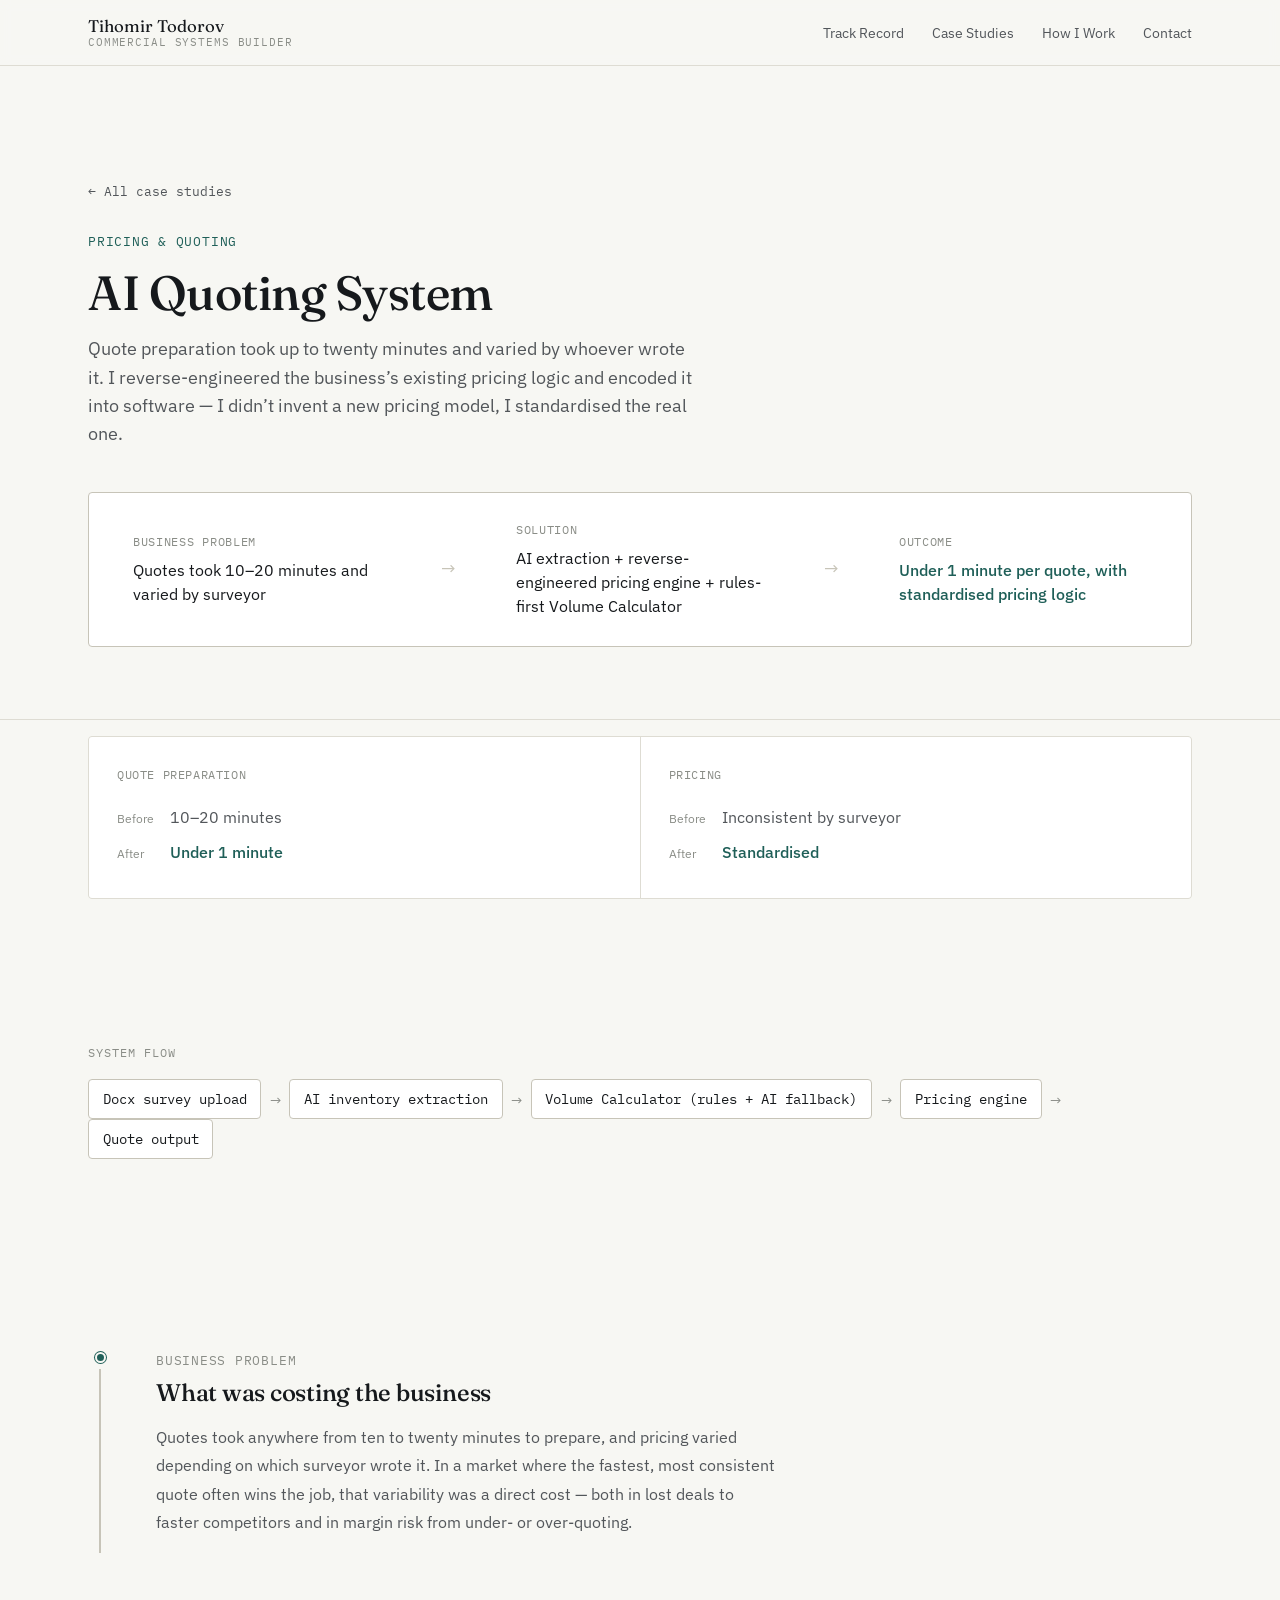
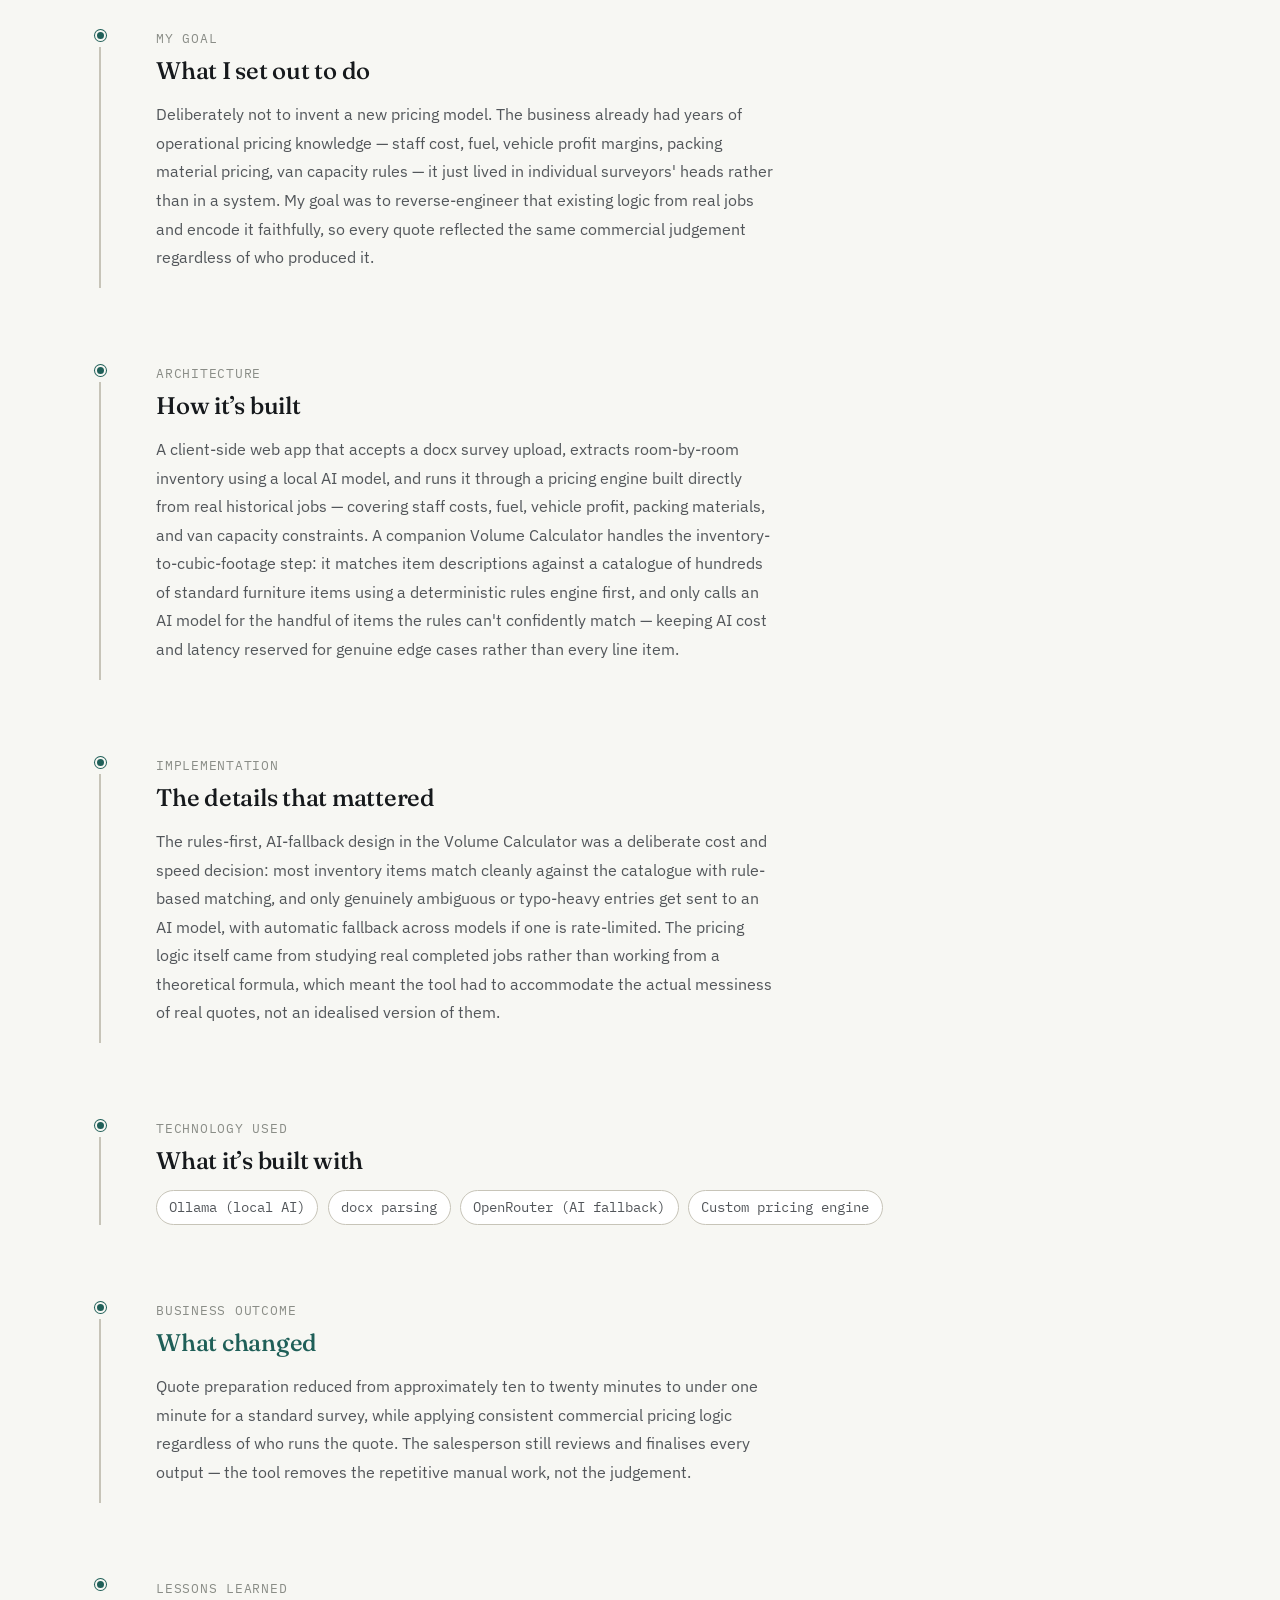
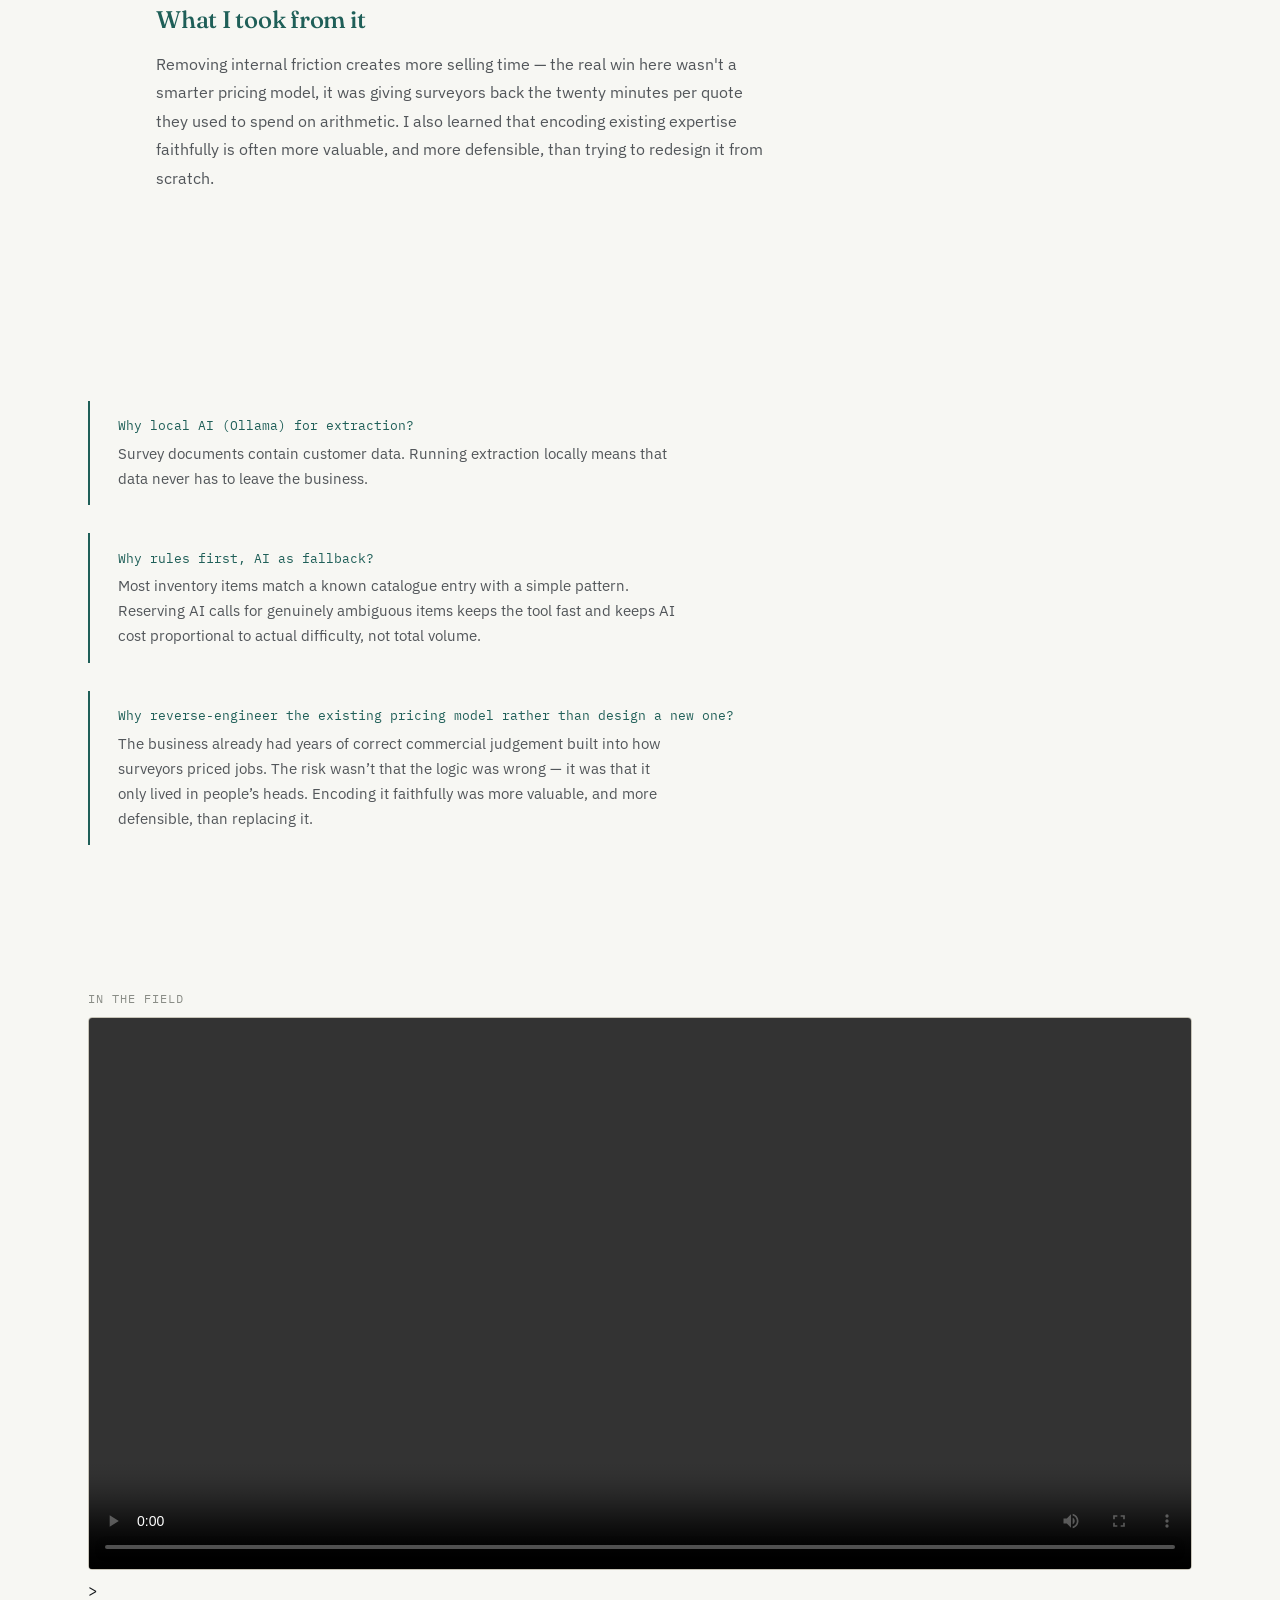
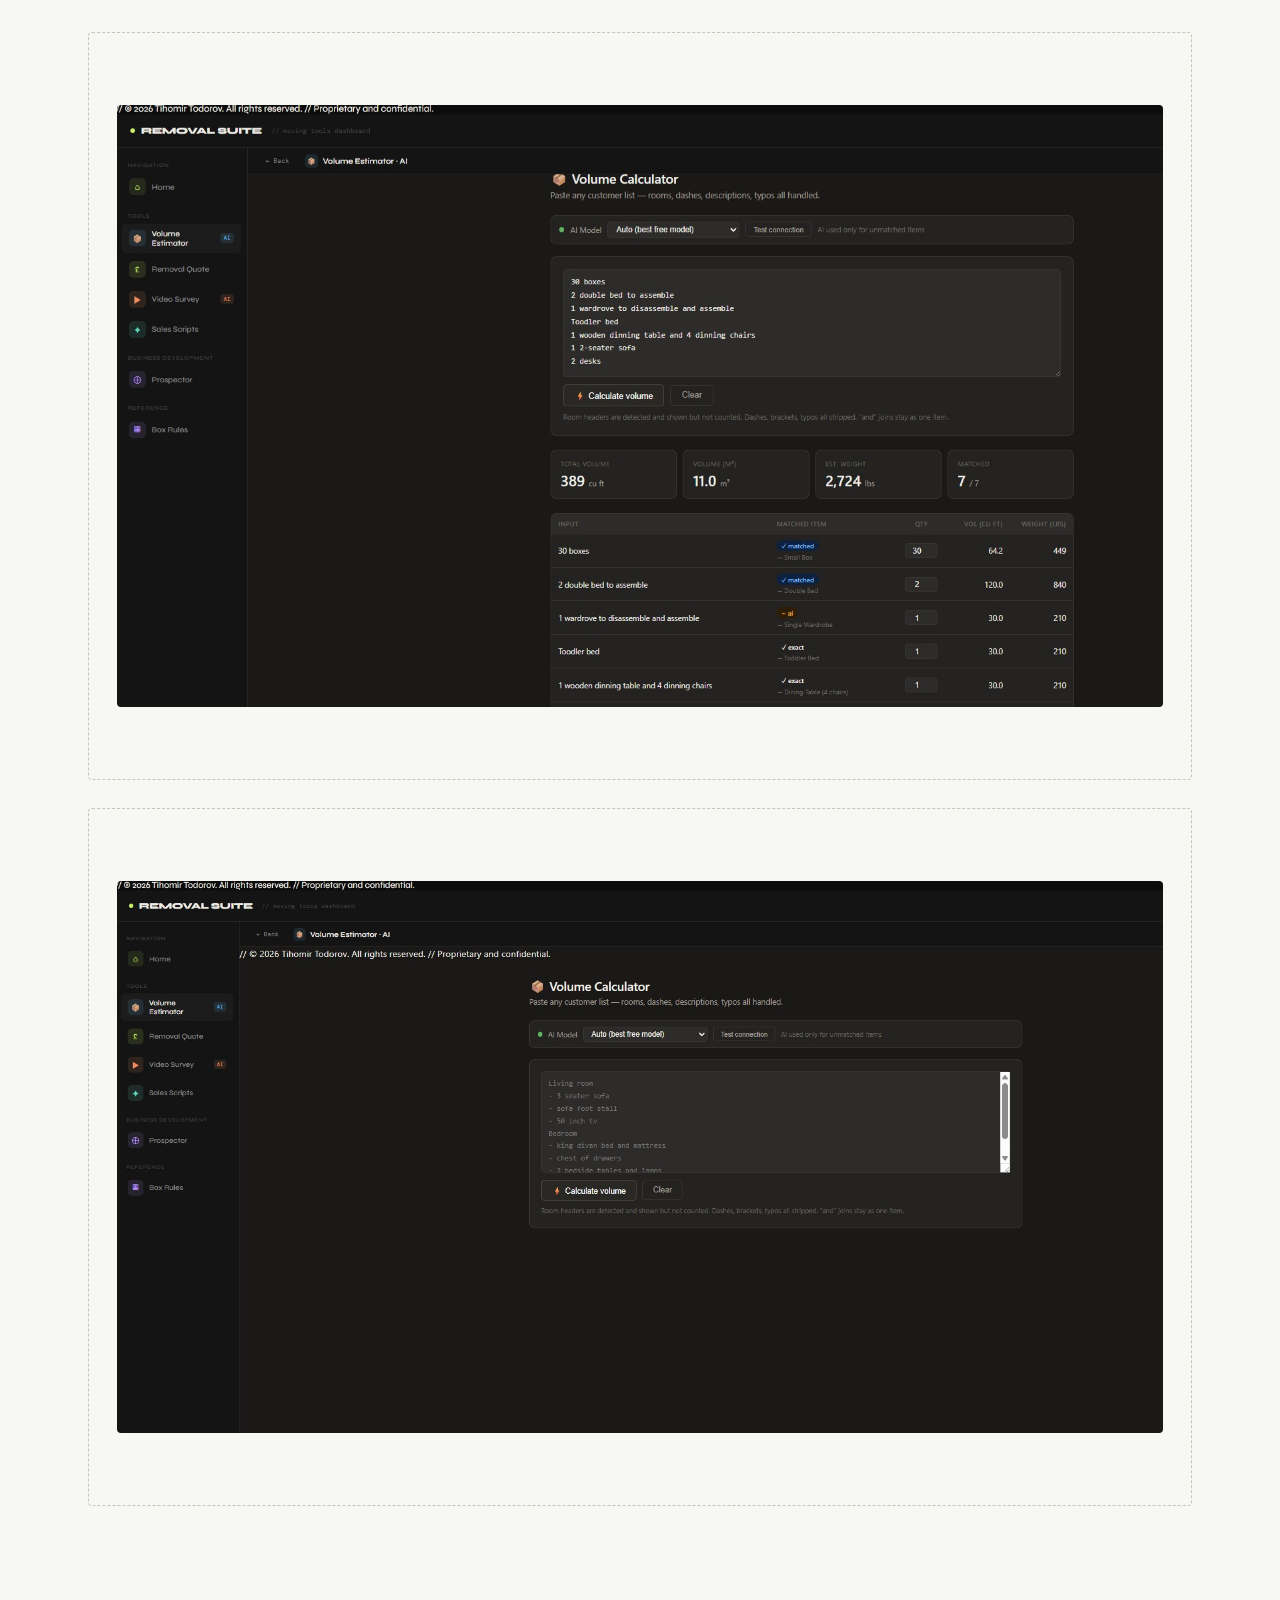
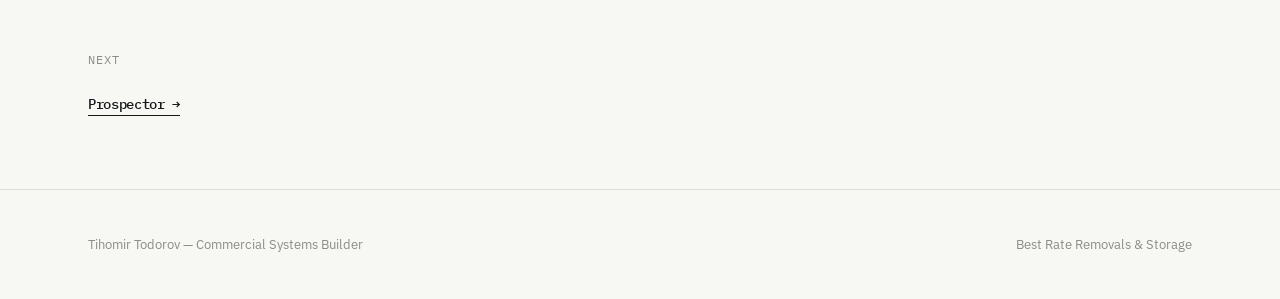
==== work/ai-quoting-system.html @ 206ca1aa "Update ai-quoting-system.html" ====
<!DOCTYPE html>
<html lang="en">
<head>
<meta charset="UTF-8" />
<meta name="viewport" content="width=device-width, initial-scale=1.0" />
<title>AI Quoting System — Tihomir Todorov</title>
<meta name="description" content="Quote preparation took up to twenty minutes and varied by whoever wrote it. I reverse-engineered the business’s existing pricing logic and encoded it into software — I didn’t invent a new pricing model, I standardised the real one." />
<link rel="preconnect" href="https://fonts.googleapis.com">
<link rel="preconnect" href="https://fonts.gstatic.com" crossorigin>
<link href="https://fonts.googleapis.com/css2?family=Fraunces:opsz,wght@9..144,400;9..144,500;9..144,600&family=IBM+Plex+Sans:wght@400;500;600&family=IBM+Plex+Mono:wght@400;500&display=swap" rel="stylesheet">
<link rel="stylesheet" href="../styles/tokens.css">
<link rel="stylesheet" href="../styles/global.css">
</head>
<body>
<header class="site-nav">
  <div class="site-nav__inner">
    <a class="site-nav__logo" href="../index.html">Tihomir Todorov<span class="site-nav__logo-sub">Commercial Systems Builder</span></a>
    <ul class="site-nav__links">
      <li><a href="../index.html#track-record">Track Record</a></li>
      <li><a href="../index.html#case-studies">Case Studies</a></li>
      <li><a href="../index.html#how-i-work">How I Work</a></li>
      <li><a href="../index.html#contact">Contact</a></li>
    </ul>
  </div>
</header>

<div class="case-header">
  <div class="container">
    <a class="case-header__back" href="../index.html#case-studies">← All case studies</a>
    <p class="case-header__tag reveal">Pricing & Quoting</p>
    <h1 class="case-header__title reveal">AI Quoting System</h1>
    <p class="case-header__dek reveal">Quote preparation took up to twenty minutes and varied by whoever wrote it. I reverse-engineered the business’s existing pricing logic and encoded it into software — I didn’t invent a new pricing model, I standardised the real one.</p>
    <div class="outcome-card reveal">
    <div class="outcome-card__cell">
      <div class="outcome-card__label">Business Problem</div>
      <div class="outcome-card__value">Quotes took 10–20 minutes and varied by surveyor</div>
    </div>
    <div class="outcome-card__arrow" aria-hidden="true">→</div>
    <div class="outcome-card__cell">
      <div class="outcome-card__label">Solution</div>
      <div class="outcome-card__value">AI extraction + reverse-engineered pricing engine + rules-first Volume Calculator</div>
    </div>
    <div class="outcome-card__arrow" aria-hidden="true">→</div>
    <div class="outcome-card__cell outcome-card__cell--outcome">
      <div class="outcome-card__label">Outcome</div>
      <div class="outcome-card__value">Under 1 minute per quote, with standardised pricing logic</div>
    </div>
  </div>
  </div>
</div>

<div class="container">
  <div class="compare-grid reveal">
    <div class="compare-item">
      <div class="compare-item__title">Quote Preparation</div>
      <div class="compare-item__row compare-item__row--before">
        <span class="compare-item__row-label">Before</span>
        <span class="compare-item__row-value">10–20 minutes</span>
      </div>
      <div class="compare-item__row compare-item__row--after">
        <span class="compare-item__row-label">After</span>
        <span class="compare-item__row-value">Under 1 minute</span>
      </div>
    </div>
<div class="compare-item">
      <div class="compare-item__title">Pricing</div>
      <div class="compare-item__row compare-item__row--before">
        <span class="compare-item__row-label">Before</span>
        <span class="compare-item__row-value">Inconsistent by surveyor</span>
      </div>
      <div class="compare-item__row compare-item__row--after">
        <span class="compare-item__row-label">After</span>
        <span class="compare-item__row-value">Standardised</span>
      </div>
    </div>
  </div>

  <div class="section--tight">
    <p class="section__eyebrow reveal" style="margin-top:var(--space-5)">System Flow</p>
    <div class="flow-diagram reveal" aria-label="System flow diagram">
    <span class="flow-step">Docx survey upload</span><span class="flow-arrow" aria-hidden="true">→</span><span class="flow-step">AI inventory extraction</span><span class="flow-arrow" aria-hidden="true">→</span><span class="flow-step">Volume Calculator (rules + AI fallback)</span><span class="flow-arrow" aria-hidden="true">→</span><span class="flow-step">Pricing engine</span><span class="flow-arrow" aria-hidden="true">→</span><span class="flow-step">Quote output</span>
  </div>
  </div>

  <div class="spine">
    
    <div class="stage reveal  ">
      <div class="stage__rail" aria-hidden="true">
        <span class="stage__node"></span>
        <span class="stage__line"></span>
      </div>
      <div class="stage__content">
        <span class="stage__label">Business Problem</span>
        <h3 class="stage__title">What was costing the business</h3>
        <p class="stage__body">Quotes took anywhere from ten to twenty minutes to prepare, and pricing varied depending on which surveyor wrote it. In a market where the fastest, most consistent quote often wins the job, that variability was a direct cost — both in lost deals to faster competitors and in margin risk from under- or over-quoting.</p>
      </div>
    </div>

    <div class="stage reveal  ">
      <div class="stage__rail" aria-hidden="true">
        <span class="stage__node"></span>
        <span class="stage__line"></span>
      </div>
      <div class="stage__content">
        <span class="stage__label">My Goal</span>
        <h3 class="stage__title">What I set out to do</h3>
        <p class="stage__body">Deliberately not to invent a new pricing model. The business already had years of operational pricing knowledge — staff cost, fuel, vehicle profit margins, packing material pricing, van capacity rules — it just lived in individual surveyors' heads rather than in a system. My goal was to reverse-engineer that existing logic from real jobs and encode it faithfully, so every quote reflected the same commercial judgement regardless of who produced it.</p>
      </div>
    </div>

    <div class="stage reveal  ">
      <div class="stage__rail" aria-hidden="true">
        <span class="stage__node"></span>
        <span class="stage__line"></span>
      </div>
      <div class="stage__content">
        <span class="stage__label">Architecture</span>
        <h3 class="stage__title">How it’s built</h3>
        <p class="stage__body">A client-side web app that accepts a docx survey upload, extracts room-by-room inventory using a local AI model, and runs it through a pricing engine built directly from real historical jobs — covering staff costs, fuel, vehicle profit, packing materials, and van capacity constraints. A companion Volume Calculator handles the inventory-to-cubic-footage step: it matches item descriptions against a catalogue of hundreds of standard furniture items using a deterministic rules engine first, and only calls an AI model for the handful of items the rules can't confidently match — keeping AI cost and latency reserved for genuine edge cases rather than every line item.</p>
      </div>
    </div>

    <div class="stage reveal  ">
      <div class="stage__rail" aria-hidden="true">
        <span class="stage__node"></span>
        <span class="stage__line"></span>
      </div>
      <div class="stage__content">
        <span class="stage__label">Implementation</span>
        <h3 class="stage__title">The details that mattered</h3>
        <p class="stage__body">The rules-first, AI-fallback design in the Volume Calculator was a deliberate cost and speed decision: most inventory items match cleanly against the catalogue with rule-based matching, and only genuinely ambiguous or typo-heavy entries get sent to an AI model, with automatic fallback across models if one is rate-limited. The pricing logic itself came from studying real completed jobs rather than working from a theoretical formula, which meant the tool had to accommodate the actual messiness of real quotes, not an idealised version of them.</p>
      </div>
    </div>

    <div class="stage reveal  ">
      <div class="stage__rail" aria-hidden="true">
        <span class="stage__node"></span>
        <span class="stage__line"></span>
      </div>
      <div class="stage__content">
        <span class="stage__label">Technology Used</span>
        <h3 class="stage__title">What it’s built with</h3>
        <div class="stack-chips"><span class="stack-chip">Ollama (local AI)</span><span class="stack-chip">docx parsing</span><span class="stack-chip">OpenRouter (AI fallback)</span><span class="stack-chip">Custom pricing engine</span></div>
      </div>
    </div>

    <div class="stage reveal stage--outcome ">
      <div class="stage__rail" aria-hidden="true">
        <span class="stage__node"></span>
        <span class="stage__line"></span>
      </div>
      <div class="stage__content">
        <span class="stage__label">Business Outcome</span>
        <h3 class="stage__title">What changed</h3>
        <p class="stage__body">Quote preparation reduced from approximately ten to twenty minutes to under one minute for a standard survey, while applying consistent commercial pricing logic regardless of who runs the quote. The salesperson still reviews and finalises every output — the tool removes the repetitive manual work, not the judgement.</p>
      </div>
    </div>

    <div class="stage reveal  stage--lessons">
      <div class="stage__rail" aria-hidden="true">
        <span class="stage__node"></span>
        
      </div>
      <div class="stage__content">
        <span class="stage__label">Lessons Learned</span>
        <h3 class="stage__title">What I took from it</h3>
        <p class="stage__body">Removing internal friction creates more selling time — the real win here wasn't a smarter pricing model, it was giving surveyors back the twenty minutes per quote they used to spend on arithmetic. I also learned that encoding existing expertise faithfully is often more valuable, and more defensible, than trying to redesign it from scratch.</p>
      </div>
    </div>
  </div>

  <div class="section--tight">
    <p class="section__eyebrow reveal">Engineering Decisions</p>
    <div class="rationale reveal">
    <div class="rationale__q">Why local AI (Ollama) for extraction?</div>
    <div class="rationale__a">Survey documents contain customer data. Running extraction locally means that data never has to leave the business.</div>
  </div>
<div class="rationale reveal">
    <div class="rationale__q">Why rules first, AI as fallback?</div>
    <div class="rationale__a">Most inventory items match a known catalogue entry with a simple pattern. Reserving AI calls for genuinely ambiguous items keeps the tool fast and keeps AI cost proportional to actual difficulty, not total volume.</div>
  </div>
<div class="rationale reveal">
    <div class="rationale__q">Why reverse-engineer the existing pricing model rather than design a new one?</div>
    <div class="rationale__a">The business already had years of correct commercial judgement built into how surveyors priced jobs. The risk wasn’t that the logic was wrong — it was that it only lived in people’s heads. Encoding it faithfully was more valuable, and more defensible, than replacing it.</div>
  </div>
  </div>

  <div class="section--tight">
    <p class="section__eyebrow reveal">In the Field</p>
  <video controls width="100%" style="border-radius:4px; border:1px solid var(--line-strong);">
  <source src="../assets/AI quote calculator.mp4" type="video/mp4">
  Your browser does not support the video tag.
</video>>
 <div class="screenshot-slot reveal"><img src="../assets/Calculator.jpg" alt="Volume calculator using fuzzy logic and AI" loading="lazy"/></div>
<div class="screenshot-slot reveal"><img src="../assets/Calculator1.jpg" alt="Volume calculator using fuzzy logic and AI to calculate volume, weight, etc." loading="lazy"/></div>
  </div>
</div>

<section class="section section--tight">
  <div class="container">
    <p class="section__eyebrow">Next</p>
    <h2 class="section__title"><a class="btn-link" href="prospector.html">Prospector →</a></h2>
  </div>
</section>

<footer class="footer">
  <div class="container footer__inner">
    <span>Tihomir Todorov — Commercial Systems Builder</span>
    <span>Best Rate Removals &amp; Storage</span>
  </div>
</footer>
<script src="../assets/app.js" defer></script>
</body>
</html>
---- styles/tokens.css ----
:root {
  /* Color */
  --paper: #F7F7F3;
  --paper-raised: #FFFFFF;
  --ink: #16191C;
  --ink-soft: #52565A;
  --ink-faint: #8A8D87;
  --signal: #1F5F58;
  --signal-soft: #E4EEEC;
  --ledger: #A8672B;
  --ledger-soft: #F5EBDF;
  --line: #DEDCD3;
  --line-strong: #C7C4B8;
  --down: #A8402F;

  /* Type */
  --font-display: 'Fraunces', Georgia, serif;
  --font-body: 'IBM Plex Sans', -apple-system, sans-serif;
  --font-mono: 'IBM Plex Mono', 'SF Mono', monospace;

  /* Scale */
  --space-1: 0.5rem;
  --space-2: 1rem;
  --space-3: 1.75rem;
  --space-4: 2.75rem;
  --space-5: 4.5rem;
  --space-6: 7rem;
  --space-7: 10rem;
  --space-8: 13rem;

  --radius: 4px;
  --max-width: 1160px;
  --measure: 62ch;
}

@media (prefers-color-scheme: dark) {
  /* Intentionally not implementing a dark mode variant right now —
     the editorial paper/ledger concept is the design, not a theme toggle. */
}
---- styles/global.css ----
@import './tokens.css';

* { box-sizing: border-box; }
html { scroll-behavior: smooth; }
@media (prefers-reduced-motion: reduce) {
  html { scroll-behavior: auto; }
  *, *::before, *::after { animation-duration: 0.001ms !important; transition-duration: 0.001ms !important; }
}

body {
  margin: 0;
  background: var(--paper);
  color: var(--ink);
  font-family: var(--font-body);
  font-size: 16px;
  line-height: 1.6;
  -webkit-font-smoothing: antialiased;
}

h1, h2, h3, h4 {
  font-family: var(--font-display);
  font-weight: 500;
  line-height: 1.1;
  margin: 0;
  letter-spacing: -0.01em;
}

p { margin: 0 0 1em; }
a { color: inherit; }
a:focus-visible, button:focus-visible, input:focus-visible {
  outline: 2px solid var(--signal);
  outline-offset: 3px;
}

.container {
  max-width: var(--max-width);
  margin: 0 auto;
  padding: 0 var(--space-3);
}

/* ---------- Nav ---------- */
.site-nav {
  position: sticky;
  top: 0;
  z-index: 10;
  background: rgba(247, 247, 243, 0.92);
  backdrop-filter: blur(6px);
  border-bottom: 1px solid var(--line);
}
.site-nav__inner {
  display: flex;
  align-items: center;
  justify-content: space-between;
  padding: var(--space-2) var(--space-3);
  max-width: var(--max-width);
  margin: 0 auto;
}
.site-nav__logo {
  font-family: var(--font-display);
  font-size: 1.05rem;
  text-decoration: none;
  color: var(--ink);
  display: flex;
  flex-direction: column;
  line-height: 1.2;
}
.site-nav__logo-sub {
  font-family: var(--font-mono);
  font-size: 0.68rem;
  text-transform: uppercase;
  letter-spacing: 0.08em;
  color: var(--ink-faint);
}
.site-nav__links {
  display: flex;
  gap: var(--space-3);
  list-style: none;
  margin: 0;
  padding: 0;
}
.site-nav__links a {
  text-decoration: none;
  font-size: 0.9rem;
  color: var(--ink-soft);
  position: relative;
  padding-bottom: 2px;
}
.site-nav__links a::after {
  content: '';
  position: absolute;
  left: 0;
  bottom: 0;
  width: 0;
  height: 1px;
  background: var(--signal);
  transition: width 0.2s ease;
}
.site-nav__links a:hover { color: var(--ink); }
.site-nav__links a:hover::after { width: 100%; }

/* ---------- Hero ---------- */
.hero {
  padding: var(--space-7) 0 var(--space-5);
  border-bottom: 1px solid var(--line);
}
.hero__grid {
  display: grid;
  grid-template-columns: 1fr 280px;
  gap: var(--space-5);
  align-items: start;
}
@media (max-width: 860px) {
  .hero__grid { grid-template-columns: 1fr; }
  .hero__portrait { display: none; }
}
.hero__portrait {
  width: 100%;
  aspect-ratio: 4 / 5;
  border-radius: var(--radius);
  overflow: hidden;
  background: var(--paper-raised);
  border: 1px solid var(--line);
}
.hero__portrait img {
  width: 100%;
  height: 100%;
  object-fit: cover;
  filter: grayscale(1) contrast(1.05);
  display: block;
}
.hero__name {
  font-size: clamp(1.6rem, 3vw, 2rem);
  letter-spacing: -0.01em;
}
.hero__role {
  font-family: var(--font-mono);
  font-size: 0.85rem;
  text-transform: uppercase;
  letter-spacing: 0.08em;
  color: var(--signal);
  margin-top: 0.4em;
}
.hero__eyebrow {
  font-family: var(--font-mono);
  font-size: 0.78rem;
  text-transform: uppercase;
  letter-spacing: 0.08em;
  color: var(--signal);
  margin-bottom: var(--space-2);
}
.hero__headline {
  margin-top: var(--space-3);
  font-size: clamp(2.4rem, 6vw, 4.2rem);
  max-width: 16ch;
}
.hero__subhead {
  margin-top: var(--space-3);
  max-width: var(--measure);
  font-size: 1.15rem;
  color: var(--ink-soft);
}
.hero__thesis {
  margin-top: var(--space-5);
  padding-top: var(--space-4);
  border-top: 1px solid var(--line);
  font-family: var(--font-display);
  font-style: italic;
  font-size: 1.35rem;
  line-height: 1.5;
  max-width: 46ch;
  color: var(--ink);
}
.hero__differentiator {
  margin-top: var(--space-3);
  max-width: var(--measure);
  font-size: 1rem;
  color: var(--ink-soft);
  line-height: 1.7;
}
.hero__differentiator strong { color: var(--ink); font-weight: 600; }

/* ---------- Metric strip ---------- */
.metric-strip {
  display: grid;
  grid-template-columns: repeat(4, 1fr);
  gap: var(--space-3);
  margin-top: var(--space-5);
}
.metric__value {
  font-family: var(--font-mono);
  font-size: 1.9rem;
  color: var(--ledger);
}
.metric__label {
  font-size: 0.82rem;
  color: var(--ink-soft);
  margin-top: 0.25em;
}
@media (max-width: 720px) {
  .metric-strip { grid-template-columns: repeat(2, 1fr); }
}

/* ---------- Section ---------- */
.section {
  padding: var(--space-6) 0;
  border-bottom: 1px solid var(--line);
}
.section--tight { padding: var(--space-5) 0; }
.section__eyebrow {
  font-family: var(--font-mono);
  font-size: 0.78rem;
  text-transform: uppercase;
  letter-spacing: 0.08em;
  color: var(--ink-faint);
  margin-bottom: var(--space-1);
}
.section__title {
  font-size: clamp(1.6rem, 3vw, 2.2rem);
  max-width: 24ch;
}
.section__intro {
  margin-top: var(--space-2);
  max-width: 60ch;
  color: var(--ink-soft);
  font-size: 1.05rem;
}

/* ---------- Track record (ledger table) ---------- */
.ledger {
  margin-top: var(--space-4);
  border: 1px solid var(--line-strong);
  border-radius: var(--radius);
  overflow: hidden;
  background: var(--paper-raised);
}
.ledger table {
  width: 100%;
  border-collapse: collapse;
  font-family: var(--font-mono);
  font-size: 0.88rem;
}
.ledger th {
  text-align: left;
  font-family: var(--font-body);
  font-weight: 500;
  font-size: 0.78rem;
  text-transform: uppercase;
  letter-spacing: 0.04em;
  color: var(--ink-faint);
  padding: 0.7em 1em;
  border-bottom: 1px solid var(--line);
  background: var(--paper);
}
.ledger td {
  padding: 0.7em 1em;
  border-bottom: 1px solid var(--line);
  white-space: nowrap;
}
.ledger tr:last-child td { border-bottom: none; }
.ledger td.num { text-align: right; }
.ledger tr.is-down td.sales { color: var(--down); }
.ledger-note {
  font-family: var(--font-body);
  font-size: 0.82rem;
  color: var(--ink-faint);
  font-style: italic;
}
.ledger-bar-row td { padding: 0.4em 1em 1em; }
.ledger-bar {
  height: 6px;
  border-radius: 3px;
  background: var(--signal);
}
.ledger-bar.is-down { background: var(--down); opacity: 0.75; }

.headline-stat {
  display: flex;
  gap: var(--space-5);
  margin-top: var(--space-4);
  flex-wrap: wrap;
}
.headline-stat__value {
  font-family: var(--font-mono);
  font-size: 2.4rem;
  color: var(--ledger);
}
.headline-stat__label {
  font-size: 0.9rem;
  color: var(--ink-soft);
  max-width: 22ch;
}

/* ---------- Case study cards ---------- */
.case-grid {
  margin-top: var(--space-4);
  display: grid;
  grid-template-columns: repeat(2, 1fr);
  gap: 1px;
  background: var(--line);
  border: 1px solid var(--line);
}
@media (max-width: 780px) {
  .case-grid { grid-template-columns: 1fr; }
}
.case-card {
  background: var(--paper-raised);
  padding: var(--space-4);
  text-decoration: none;
  color: var(--ink);
  display: flex;
  flex-direction: column;
  transition: transform 0.2s ease, box-shadow 0.2s ease, background 0.2s ease;
  position: relative;
}
.case-card:hover {
  background: var(--paper-raised);
  transform: translateY(-3px);
  box-shadow: 0 12px 24px -16px rgba(22, 25, 28, 0.25);
  z-index: 1;
}
.case-card:hover .case-card__cta { color: var(--signal); }
.case-card__cta { transition: color 0.15s ease; }
.case-card__tag {
  font-family: var(--font-mono);
  font-size: 0.75rem;
  text-transform: uppercase;
  letter-spacing: 0.06em;
  color: var(--signal);
}
.case-card__title {
  font-size: 1.5rem;
  margin-top: 0.5em;
}
.case-card__dek {
  margin-top: 0.6em;
  color: var(--ink-soft);
  font-size: 0.95rem;
  flex-grow: 1;
}
.case-card__cta {
  margin-top: var(--space-2);
  font-family: var(--font-mono);
  font-size: 0.82rem;
  color: var(--ink);
}

/* ---------- Other work grid ---------- */
.other-grid {
  margin-top: var(--space-4);
  display: grid;
  grid-template-columns: repeat(3, 1fr);
  gap: var(--space-4);
}
@media (max-width: 780px) {
  .other-grid { grid-template-columns: 1fr; }
}
.other-item__title {
  font-size: 1.05rem;
  font-family: var(--font-body);
  font-weight: 600;
}
.other-item__body {
  margin-top: 0.4em;
  font-size: 0.92rem;
  color: var(--ink-soft);
}

/* ---------- Tech list ---------- */
.tech-list {
  margin-top: var(--space-4);
  display: flex;
  flex-direction: column;
}
.tech-item {
  display: grid;
  grid-template-columns: 220px 1fr;
  gap: var(--space-3);
  padding: var(--space-2) 0;
  border-top: 1px solid var(--line);
}
.tech-item:last-child { border-bottom: 1px solid var(--line); }
.tech-item__name {
  font-family: var(--font-mono);
  font-size: 0.95rem;
  color: var(--ink);
}
.tech-item__reason {
  color: var(--ink-soft);
  font-size: 0.95rem;
}
@media (max-width: 640px) {
  .tech-item { grid-template-columns: 1fr; gap: 0.3em; }
}

/* ---------- Currently building ---------- */
.building-grid {
  margin-top: var(--space-4);
  display: grid;
  grid-template-columns: repeat(auto-fit, minmax(200px, 1fr));
  gap: var(--space-3);
}
@media (max-width: 780px) {
  .building-grid { grid-template-columns: repeat(2, 1fr); }
}
.building-item {
  border: 1px solid var(--line);
  border-radius: var(--radius);
  padding: var(--space-3);
  background: var(--paper-raised);
  transition: transform 0.2s ease, box-shadow 0.2s ease;
}
.building-item:hover {
  transform: translateY(-2px);
  box-shadow: 0 10px 20px -16px rgba(22, 25, 28, 0.3);
}
.building-item__dot {
  width: 8px;
  height: 8px;
  border-radius: 50%;
  background: var(--signal);
  margin-bottom: var(--space-2);
}
.building-item__title {
  font-family: var(--font-body);
  font-weight: 600;
  font-size: 0.95rem;
}
.building-item__body {
  margin-top: 0.4em;
  font-size: 0.85rem;
  color: var(--ink-soft);
}

/* ---------- How I Work ---------- */
.principles {
  margin-top: var(--space-4);
  display: grid;
  grid-template-columns: repeat(4, 1fr);
  gap: var(--space-3);
}
@media (max-width: 780px) {
  .principles { grid-template-columns: repeat(2, 1fr); }
}
.principle__index {
  font-family: var(--font-mono);
  font-size: 0.8rem;
  color: var(--signal);
}
.principle__title {
  font-family: var(--font-display);
  font-size: 1.2rem;
  margin-top: 0.4em;
}
.principle__body {
  margin-top: 0.4em;
  font-size: 0.9rem;
  color: var(--ink-soft);
}

/* ---------- Case study page: the schematic spine ---------- */
.case-header {
  padding: var(--space-6) 0 var(--space-5);
  border-bottom: 1px solid var(--line);
}
.case-header__back {
  font-family: var(--font-mono);
  font-size: 0.82rem;
  color: var(--ink-soft);
  text-decoration: none;
}
.case-header__back:hover { color: var(--ink); }
.case-header__tag {
  font-family: var(--font-mono);
  font-size: 0.8rem;
  text-transform: uppercase;
  letter-spacing: 0.06em;
  color: var(--signal);
  margin-top: var(--space-3);
}
.case-header__title {
  font-size: clamp(2rem, 5vw, 3rem);
  margin-top: 0.3em;
  max-width: 20ch;
}
.case-header__dek {
  margin-top: var(--space-2);
  max-width: 56ch;
  font-size: 1.1rem;
  color: var(--ink-soft);
}

.spine {
  padding: var(--space-5) 0;
}
.stage {
  display: grid;
  grid-template-columns: 24px 1fr;
  gap: var(--space-4);
  padding-bottom: var(--space-5);
}
.stage:last-child { padding-bottom: 0; }
.stage__rail {
  display: flex;
  flex-direction: column;
  align-items: center;
}
.stage__node {
  width: 11px;
  height: 11px;
  border-radius: 50%;
  background: var(--signal);
  border: 2px solid var(--paper);
  box-shadow: 0 0 0 1px var(--signal);
  flex-shrink: 0;
  margin-top: 0.3em;
}
.stage__line {
  width: 2px;
  flex-grow: 1;
  background: var(--line-strong);
  margin-top: 6px;
}
.stage__label {
  font-family: var(--font-mono);
  font-size: 0.8rem;
  text-transform: uppercase;
  letter-spacing: 0.06em;
  color: var(--ink-faint);
}
.stage__title {
  font-size: 1.5rem;
  margin-top: 0.3em;
}
.stage__body {
  margin-top: var(--space-2);
  max-width: var(--measure);
  color: var(--ink-soft);
  font-size: 1.02rem;
  line-height: 1.75;
}
.stage--outcome .stage__title,
.stage--lessons .stage__title { color: var(--signal); }

@media (max-width: 640px) {
  .spine { gap: var(--space-2); }
  .spine__rail { width: 16px; }
}

/* ---------- Closing / What's Next ---------- */
.contact {
  text-align: left;
}
.contact__title {
  font-size: clamp(1.8rem, 4vw, 2.6rem);
  max-width: 22ch;
}
.contact__vision {
  margin-top: var(--space-3);
  max-width: var(--measure);
  font-size: 1.08rem;
  color: var(--ink-soft);
  line-height: 1.75;
}
.contact__links {
  margin-top: var(--space-4);
  display: flex;
  gap: var(--space-3);
  flex-wrap: wrap;
}
.contact__links a {
  font-family: var(--font-mono);
  font-size: 0.95rem;
  text-decoration: none;
  border-bottom: 1px solid var(--ink);
  padding-bottom: 2px;
  transition: color 0.15s ease, border-color 0.15s ease;
}
.contact__links a:hover { color: var(--signal); border-color: var(--signal); }

/* ---------- Footer ---------- */
.footer {
  padding: var(--space-4) 0;
}
.footer__inner {
  display: flex;
  justify-content: space-between;
  font-size: 0.82rem;
  color: var(--ink-faint);
  flex-wrap: wrap;
  gap: var(--space-1);
}

/* ---------- Buttons / links ---------- */
.btn-link {
  display: inline-block;
  font-family: var(--font-mono);
  font-size: 0.88rem;
  text-decoration: none;
  color: var(--ink);
  border-bottom: 1px solid var(--ink);
  padding-bottom: 2px;
}
.btn-link:hover { color: var(--signal); border-color: var(--signal); }

/* ---------- Scroll reveal (restrained fade-up) ---------- */
.reveal {
  opacity: 0;
  transform: translateY(14px);
  transition: opacity 0.6s ease, transform 0.6s ease;
}
.reveal.is-visible {
  opacity: 1;
  transform: translateY(0);
}
@media (prefers-reduced-motion: reduce) {
  .reveal { opacity: 1; transform: none; transition: none; }
}

/* ---------- Outcome summary card (top of each case study) ---------- */
.outcome-card {
  margin-top: var(--space-4);
  border: 1px solid var(--line-strong);
  border-radius: var(--radius);
  background: var(--paper-raised);
  display: grid;
  grid-template-columns: 1fr auto 1fr auto 1fr;
  align-items: center;
}
@media (max-width: 780px) {
  .outcome-card { grid-template-columns: 1fr; }
  .outcome-card__arrow { transform: rotate(90deg); padding: 0.5em 0; }
}
.outcome-card__cell {
  padding: var(--space-3) var(--space-4);
}
.outcome-card__label {
  font-family: var(--font-mono);
  font-size: 0.72rem;
  text-transform: uppercase;
  letter-spacing: 0.06em;
  color: var(--ink-faint);
}
.outcome-card__value {
  margin-top: 0.4em;
  font-size: 1rem;
  color: var(--ink);
  line-height: 1.5;
}
.outcome-card__cell--outcome .outcome-card__value {
  color: var(--signal);
  font-weight: 500;
}
.outcome-card__arrow {
  color: var(--line-strong);
  font-size: 1.1rem;
  padding: 0 var(--space-2);
}

/* ---------- Before / After comparison ---------- */
.compare-grid {
  margin-top: var(--space-2);
  display: grid;
  grid-template-columns: repeat(auto-fit, minmax(220px, 1fr));
  gap: 1px;
  background: var(--line);
  border: 1px solid var(--line);
  border-radius: var(--radius);
  overflow: hidden;
}
.compare-item {
  background: var(--paper-raised);
  padding: var(--space-3);
}
.compare-item__title {
  font-family: var(--font-mono);
  font-size: 0.75rem;
  text-transform: uppercase;
  letter-spacing: 0.05em;
  color: var(--ink-faint);
  margin-bottom: var(--space-2);
}
.compare-item__row {
  display: flex;
  align-items: baseline;
  gap: 0.6em;
  padding: 0.3em 0;
}
.compare-item__row-label {
  font-size: 0.78rem;
  color: var(--ink-faint);
  width: 3.5em;
  flex-shrink: 0;
}
.compare-item__row--before .compare-item__row-value { color: var(--ink-soft); }
.compare-item__row--after .compare-item__row-value { color: var(--signal); font-weight: 500; }

/* ---------- Flow diagram (pure HTML/CSS, no images) ---------- */
.flow-diagram {
  margin: var(--space-2) 0 var(--space-4);
  display: flex;
  flex-wrap: wrap;
  align-items: center;
  gap: 0;
}
.flow-step {
  font-family: var(--font-mono);
  font-size: 0.85rem;
  padding: 0.6em 1em;
  border: 1px solid var(--line-strong);
  border-radius: var(--radius);
  background: var(--paper-raised);
  color: var(--ink);
  white-space: nowrap;
}
.flow-arrow {
  color: var(--ink-faint);
  padding: 0 0.6em;
  font-size: 0.9rem;
}
@media (max-width: 640px) {
  .flow-diagram { flex-direction: column; align-items: flex-start; }
  .flow-arrow { transform: rotate(90deg); padding: 0.2em 0; }
}

/* ---------- Rationale callout ("why this decision") ---------- */
.rationale {
  margin-top: var(--space-3);
  border-left: 2px solid var(--signal);
  padding: 0.9em 0 0.9em var(--space-3);
}
.rationale__q {
  font-family: var(--font-mono);
  font-size: 0.82rem;
  color: var(--signal);
}
.rationale__a {
  margin-top: 0.3em;
  font-size: 0.95rem;
  color: var(--ink-soft);
  line-height: 1.65;
  max-width: var(--measure);
}

/* ---------- Screenshot slot ---------- */
.screenshot-slot {
  margin-top: var(--space-3);
  border: 1px dashed var(--line-strong);
  border-radius: var(--radius);
  padding: var(--space-5) var(--space-3);
  text-align: center;
  color: var(--ink-faint);
  font-size: 0.85rem;
  background: var(--paper);
}
.screenshot-slot img {
  width: 100%;
  border-radius: var(--radius);
  display: block;
}

/* ---------- Career timeline ---------- */
.timeline {
  margin-top: var(--space-4);
  display: flex;
  flex-wrap: wrap;
  align-items: center;
}
.timeline-step {
  font-family: var(--font-mono);
  font-size: 0.82rem;
  color: var(--ink-soft);
  padding: 0.4em 0;
}
.timeline-step--current { color: var(--signal); font-weight: 500; }
.timeline-arrow {
  color: var(--line-strong);
  padding: 0 0.8em;
}
@media (max-width: 780px) {
  .timeline { flex-direction: column; align-items: flex-start; }
  .timeline-arrow { transform: rotate(90deg); padding: 0.3em 0; margin-left: 0.1em; }
}

/* ---------- Stack chips (Technology Used stage) ---------- */
.stack-chips {
  margin-top: var(--space-2);
  display: flex;
  flex-wrap: wrap;
  gap: 0.6em;
}
.stack-chip {
  font-family: var(--font-mono);
  font-size: 0.85rem;
  padding: 0.4em 0.9em;
  border: 1px solid var(--line-strong);
  border-radius: 999px;
  color: var(--ink-soft);
  background: var(--paper-raised);
}
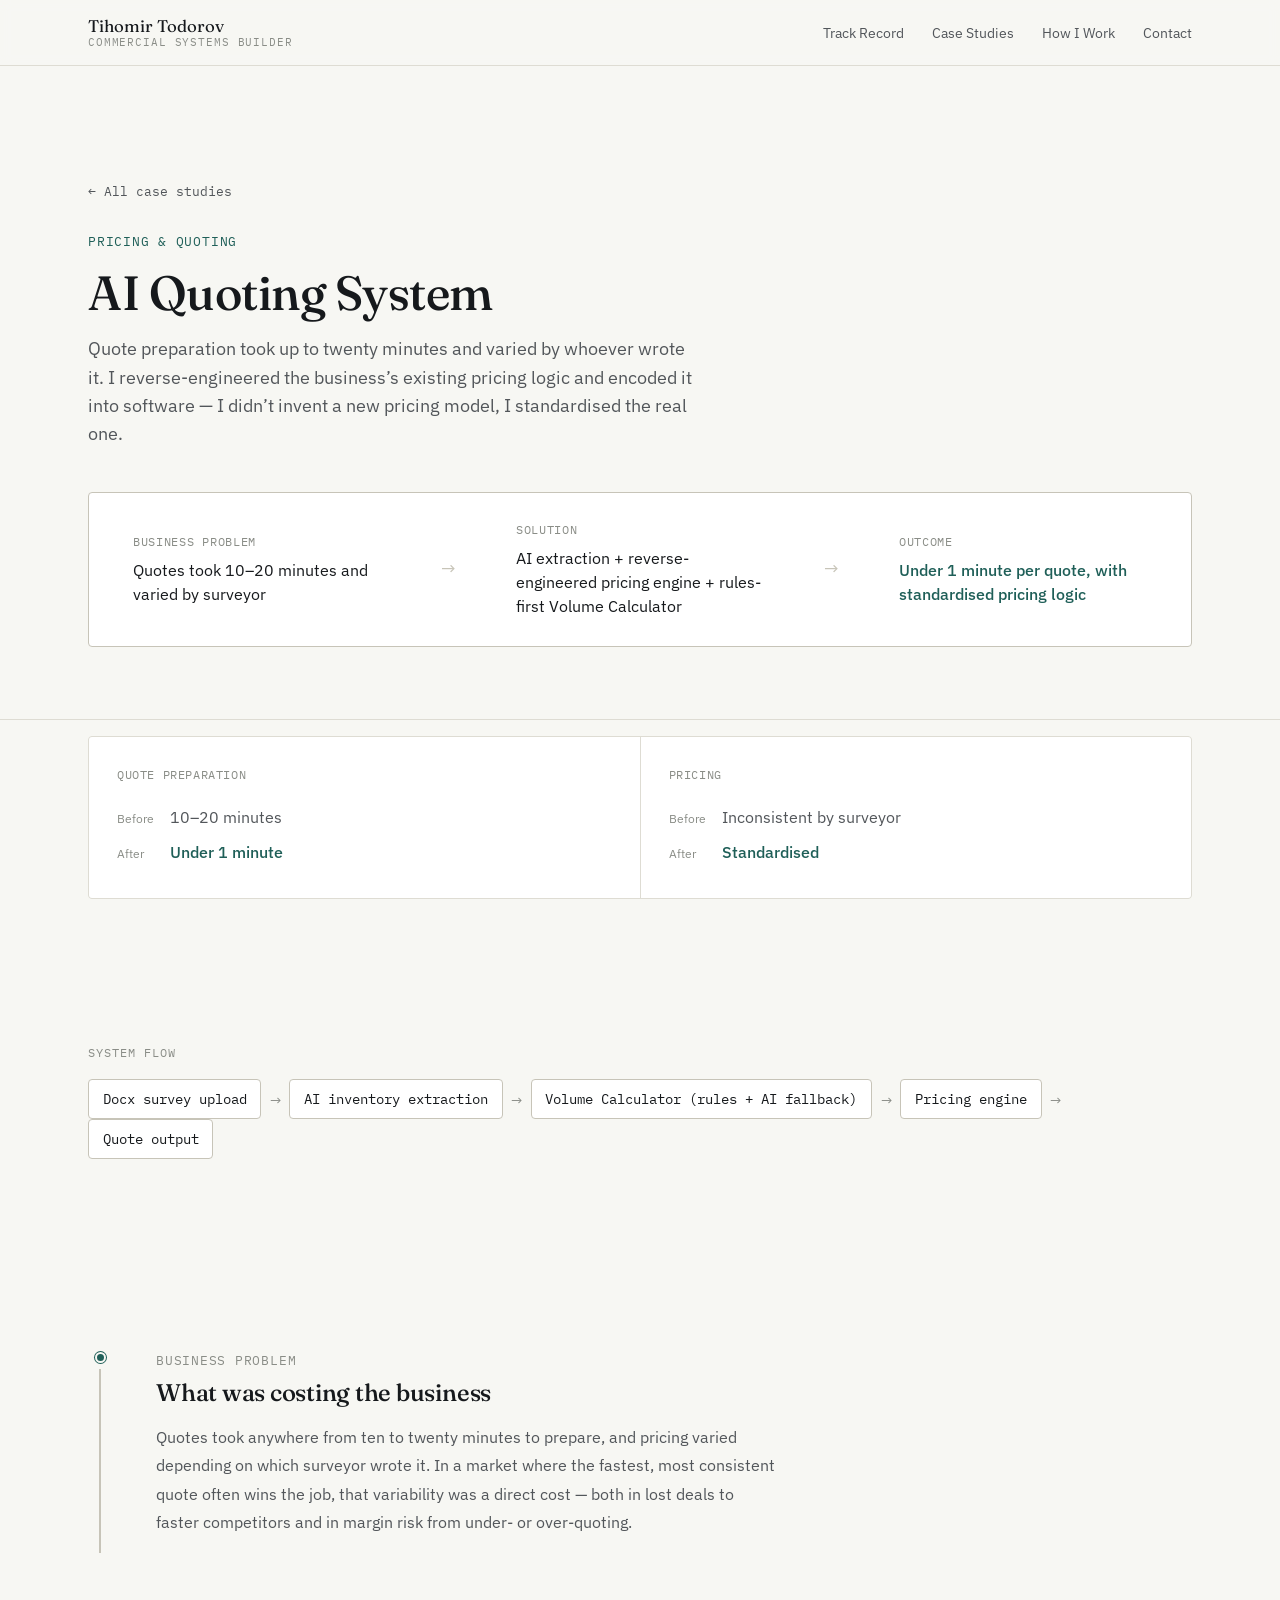
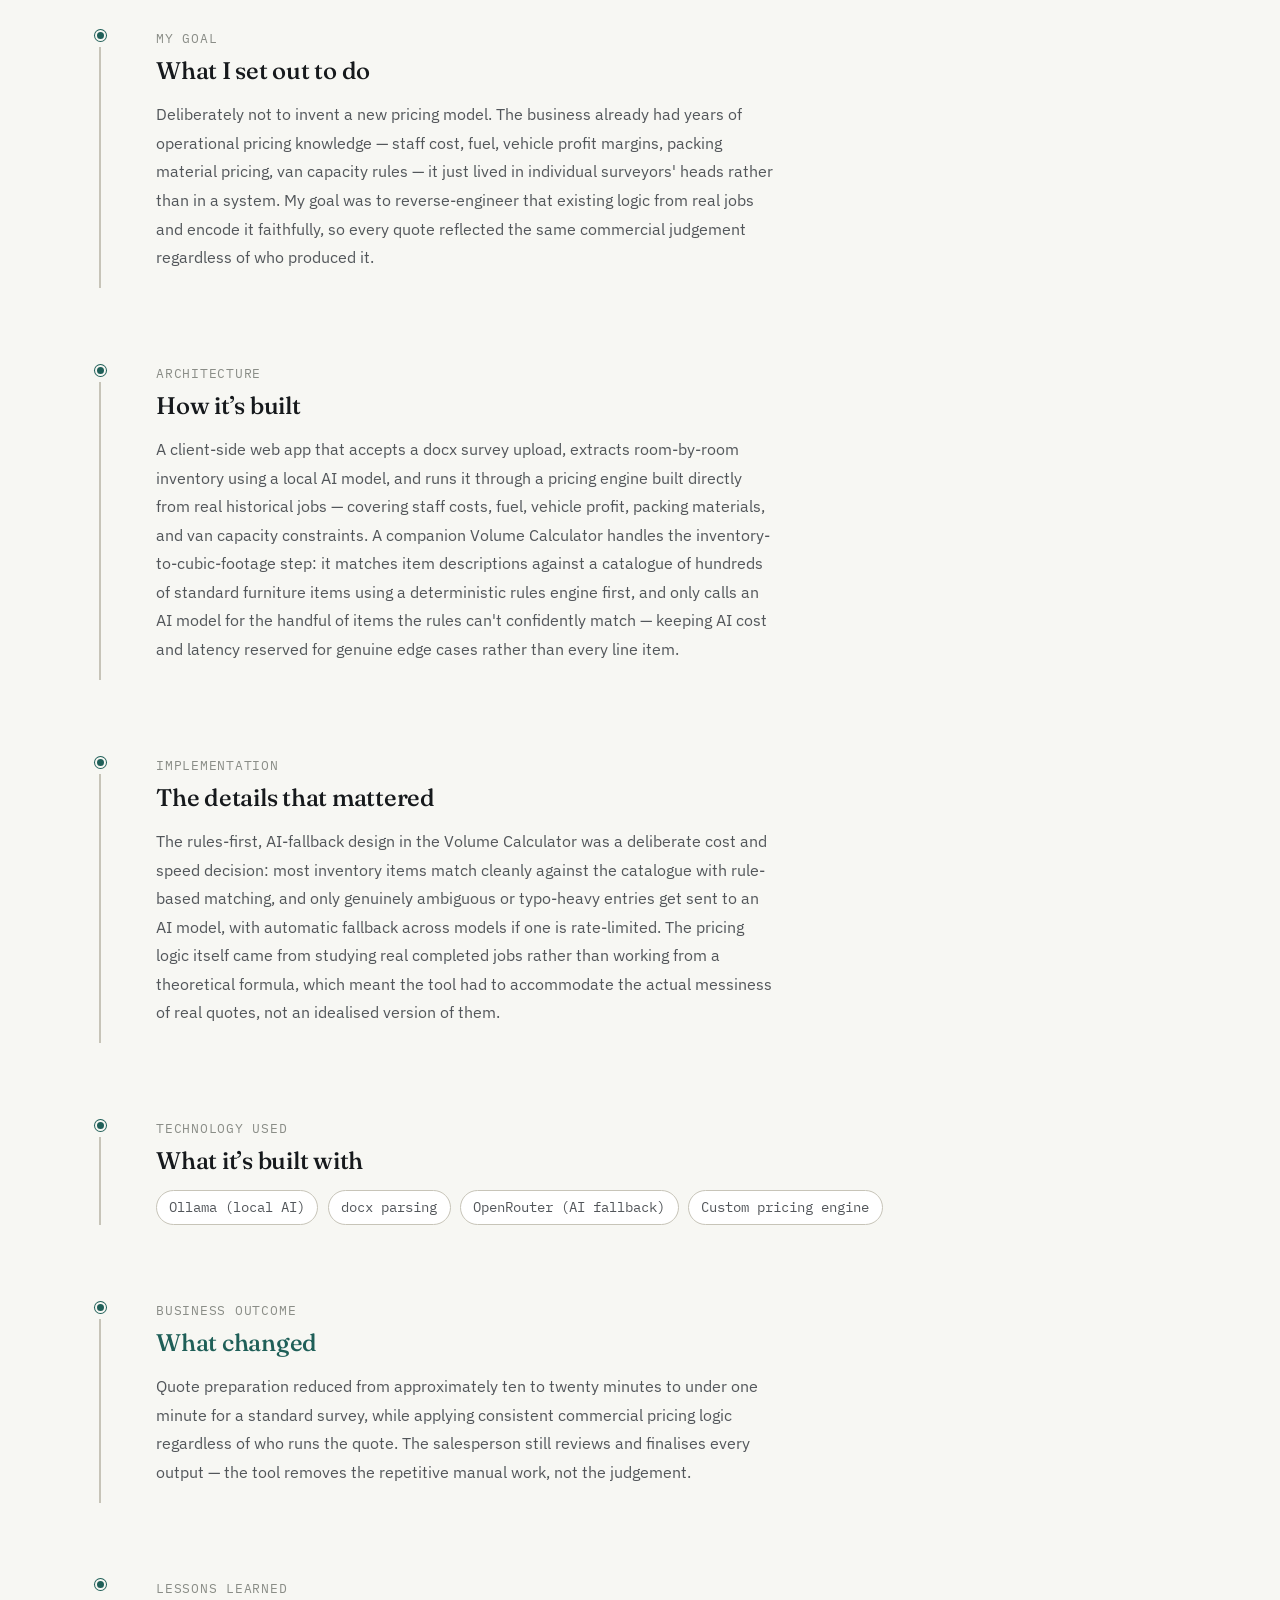
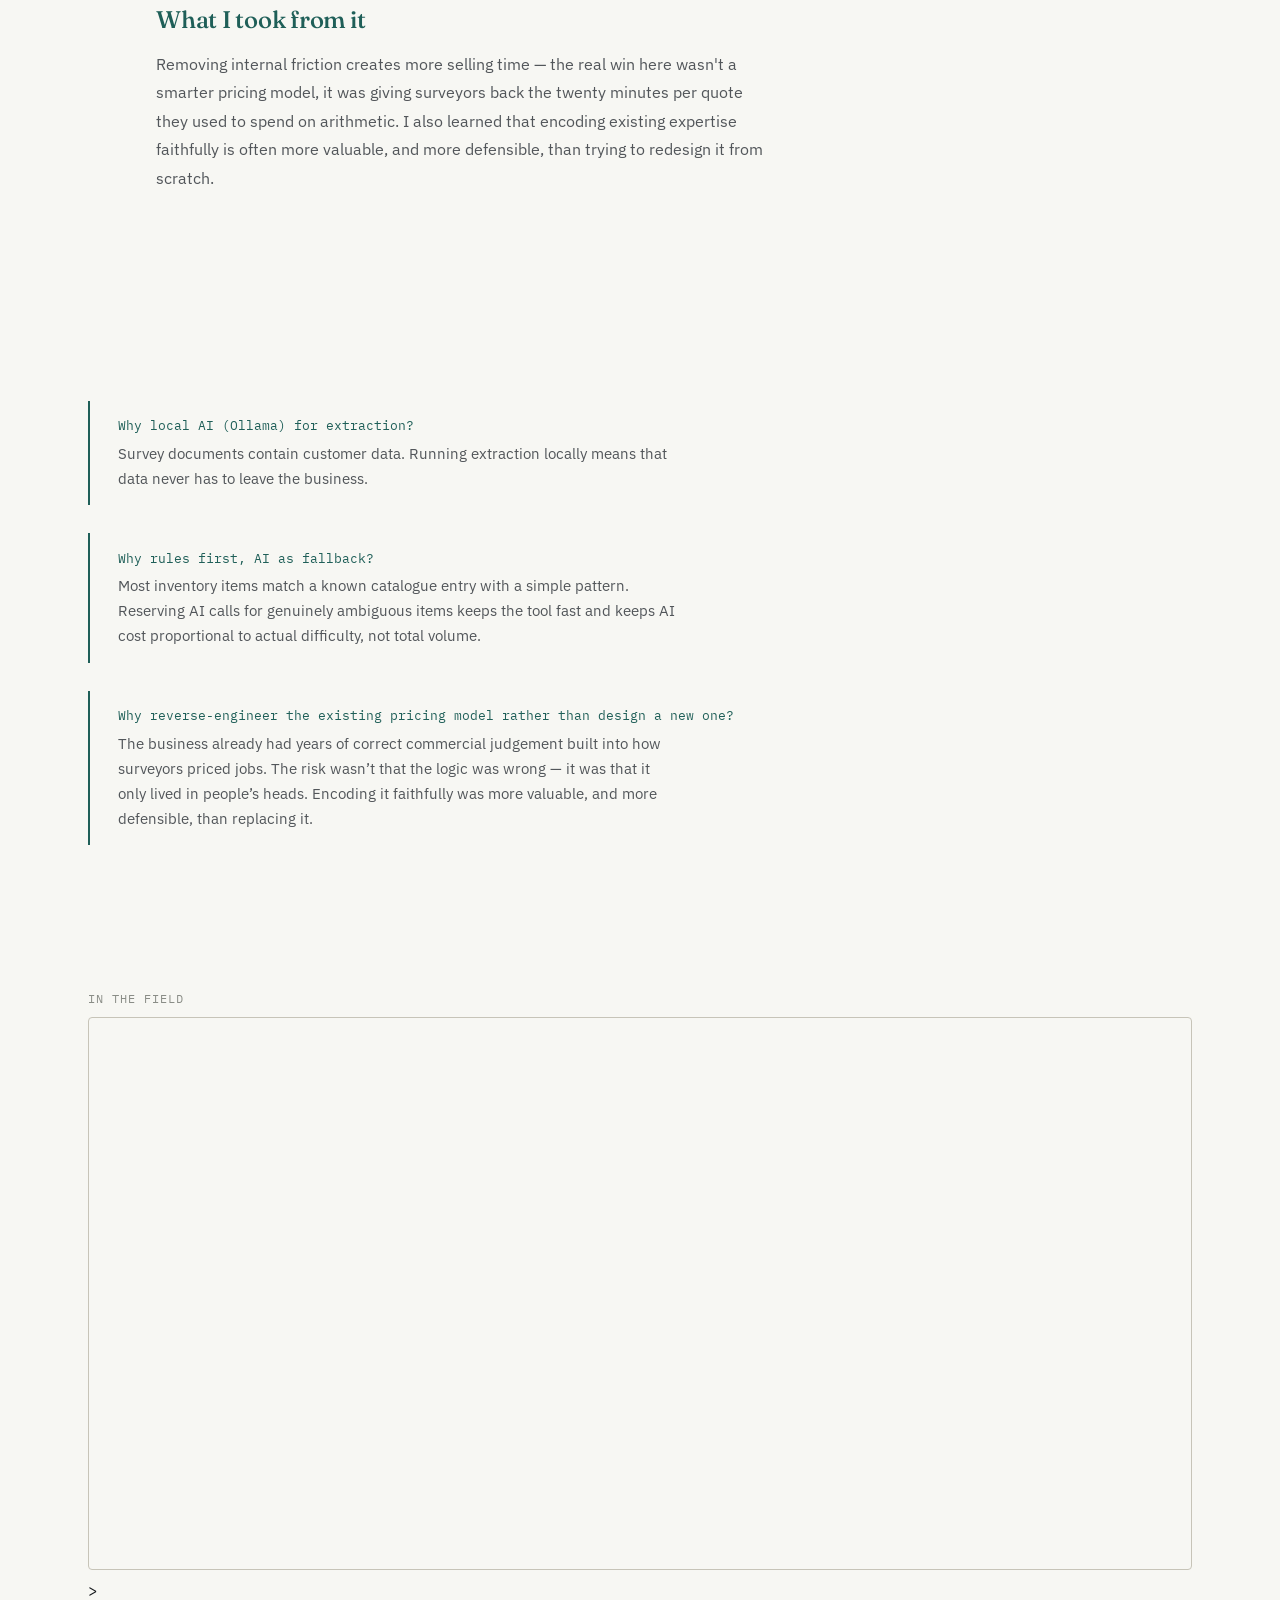
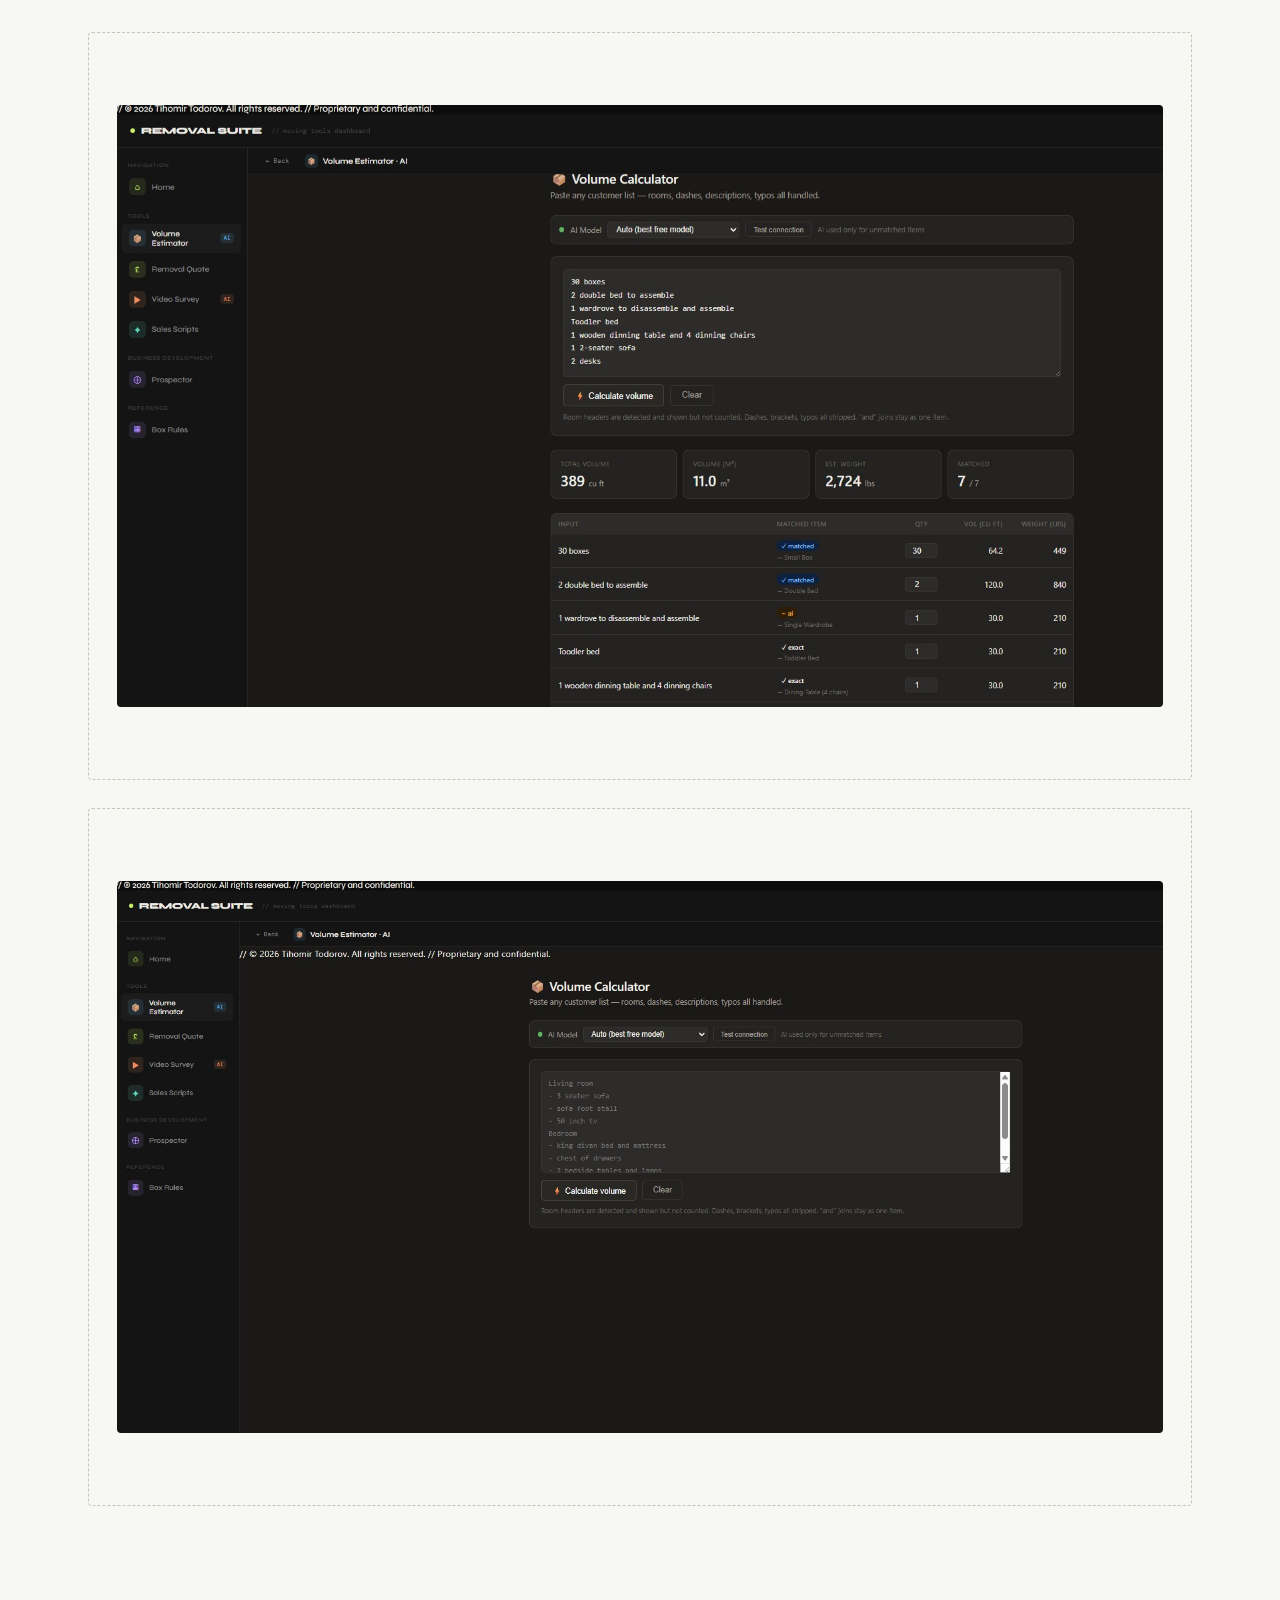
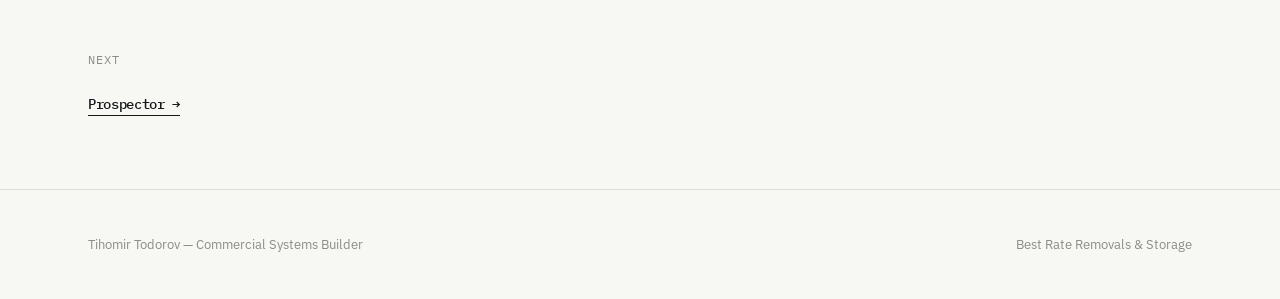
==== commit 5204c578: "Update ai-quoting-system.html" ====
--- a/work/ai-quoting-system.html
+++ b/work/ai-quoting-system.html
@@ -187,7 +187,14 @@
 
   <div class="section--tight">
     <p class="section__eyebrow reveal">In the Field</p>
-  <video controls width="100%" style="border-radius:4px; border:1px solid var(--line-strong);">
+  <video 
+  autoplay 
+  loop 
+  muted 
+  playsinline
+  width="100%" 
+  style="border-radius:4px; border:1px solid var(--line-strong);"
+>
   <source src="../assets/AI quote calculator.mp4" type="video/mp4">
   Your browser does not support the video tag.
 </video>>
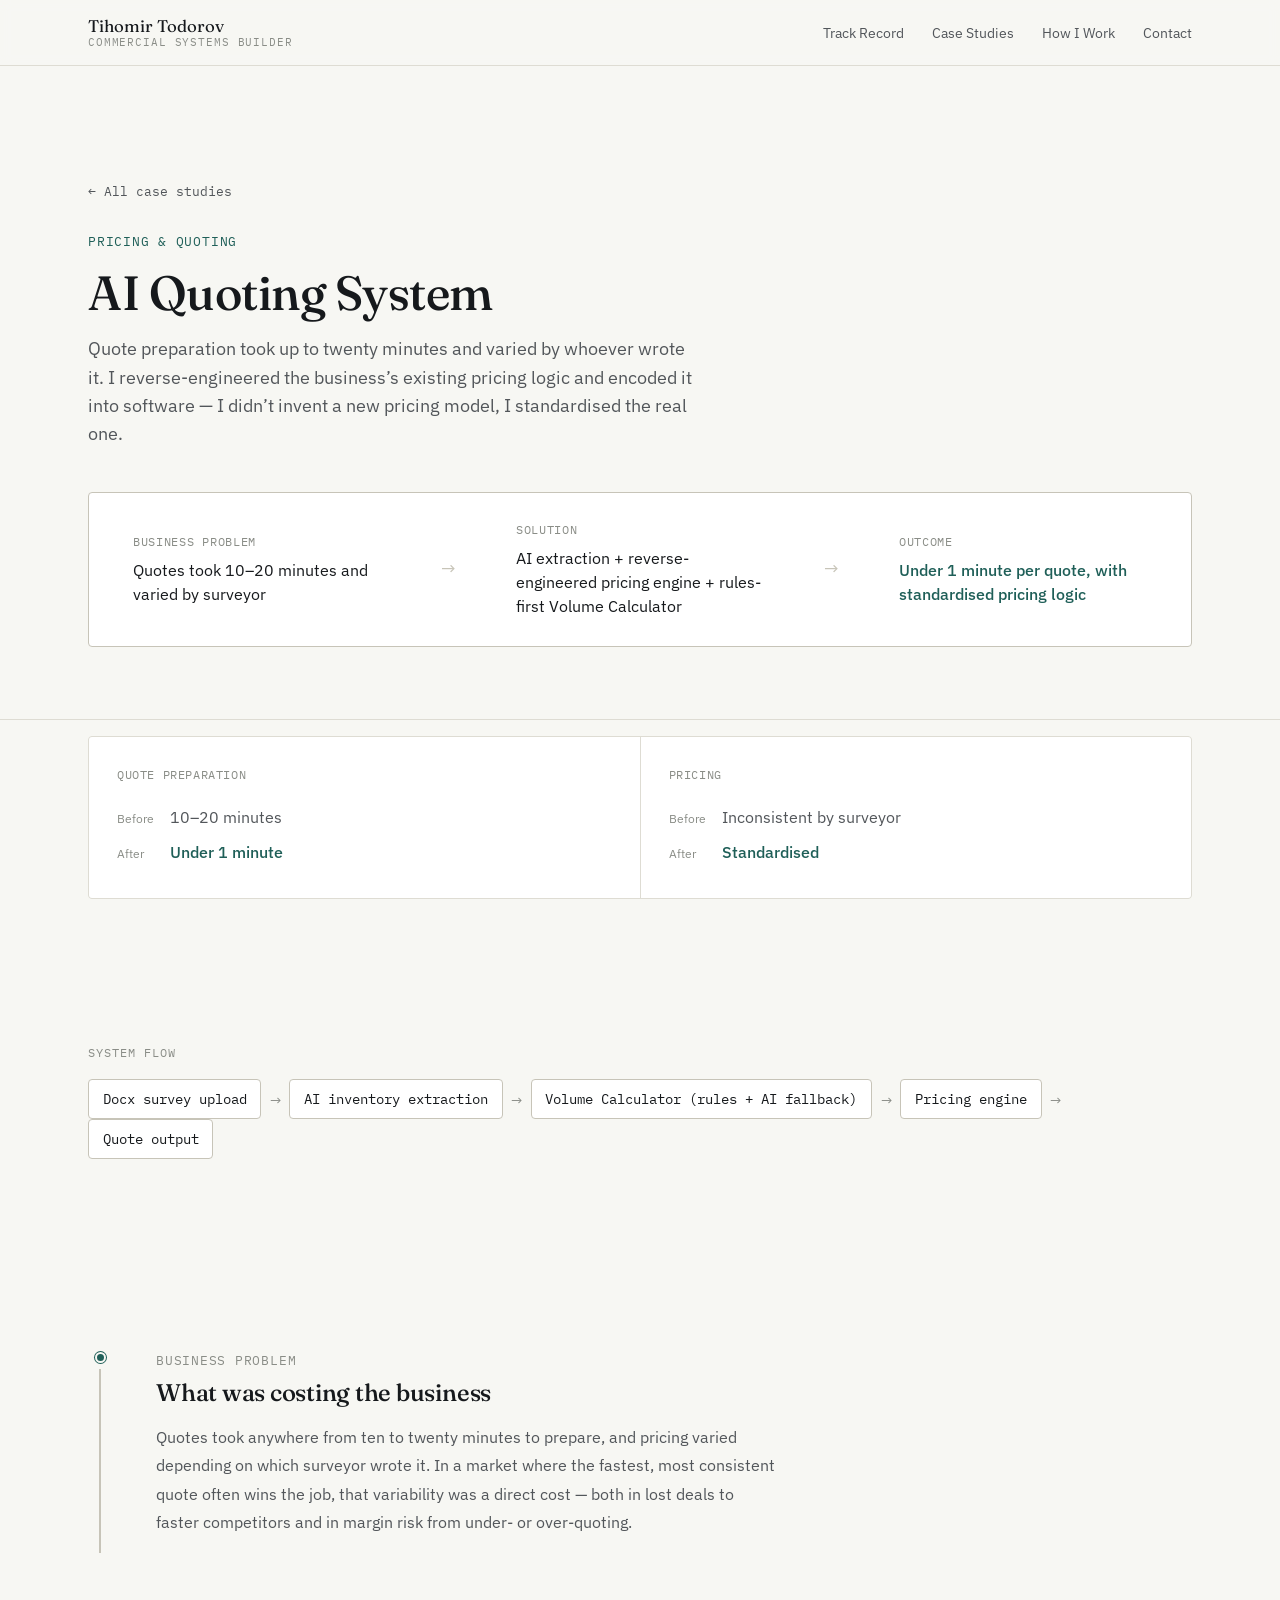
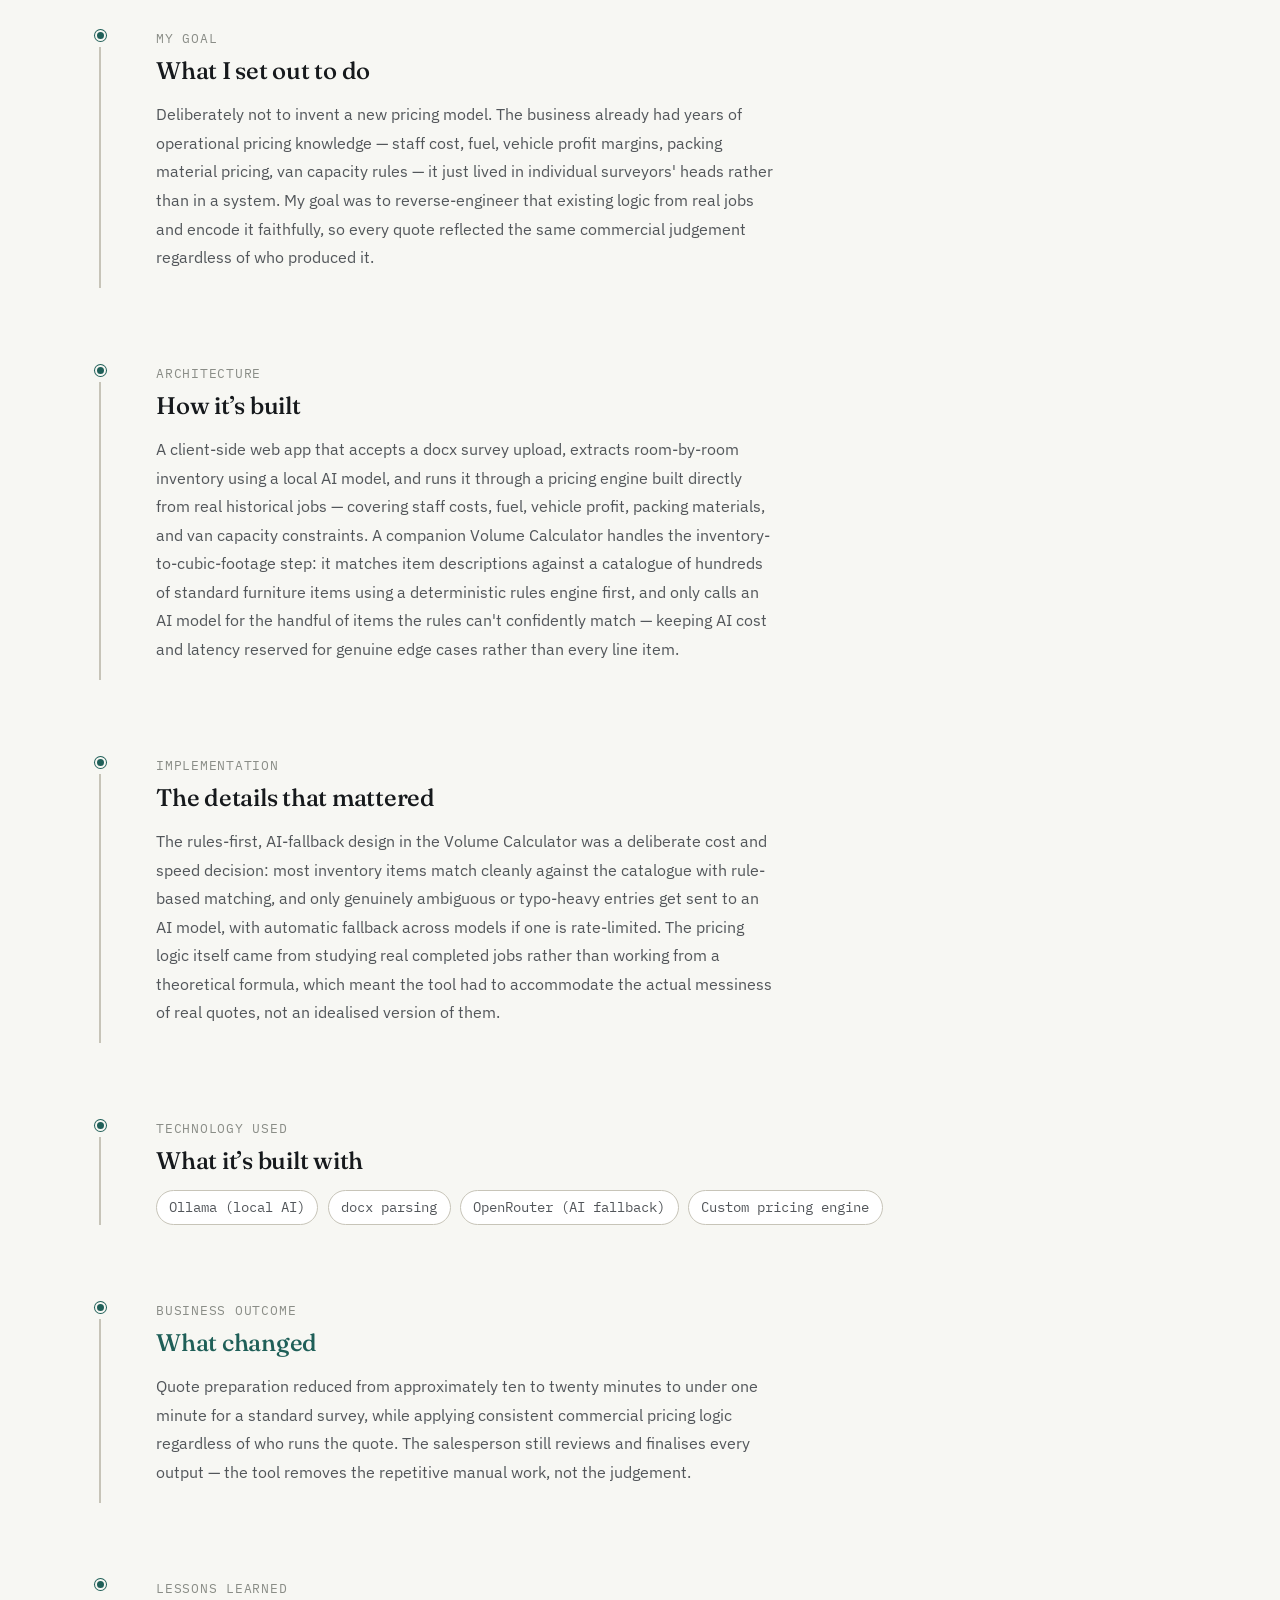
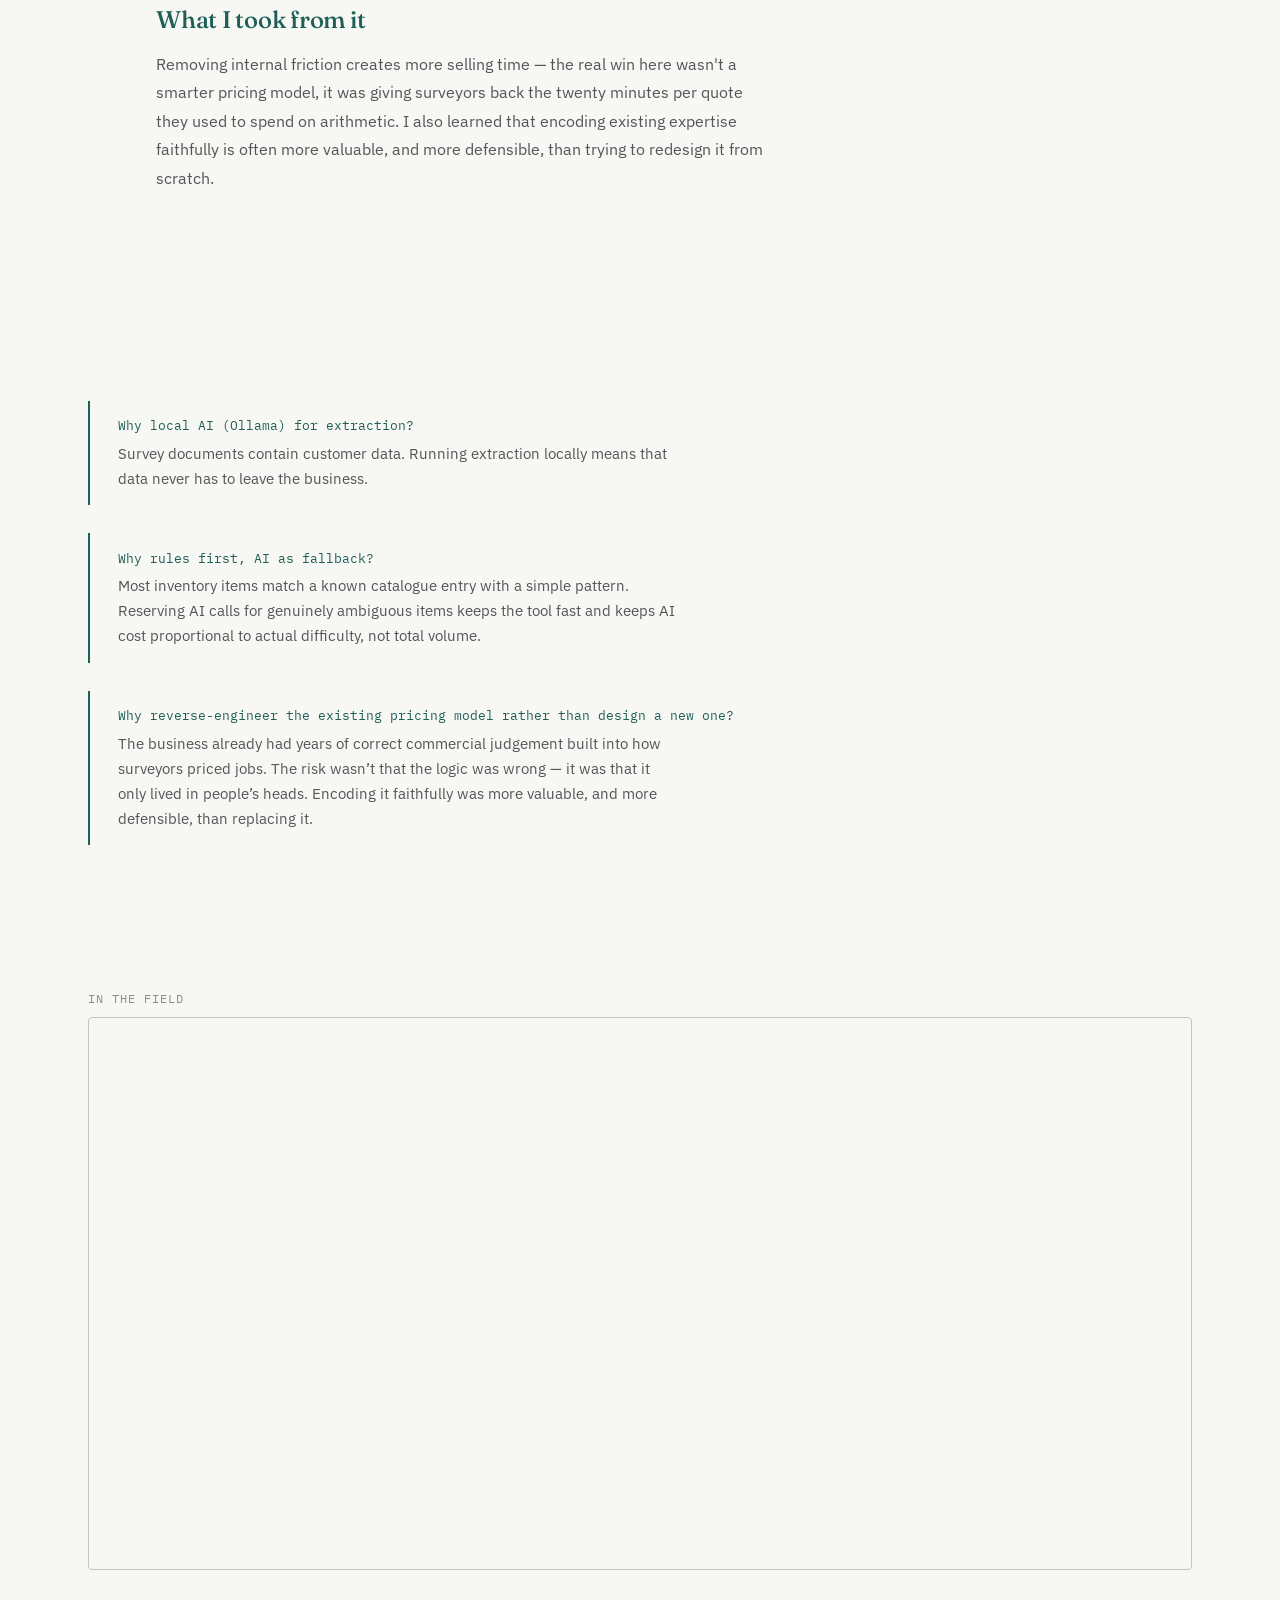
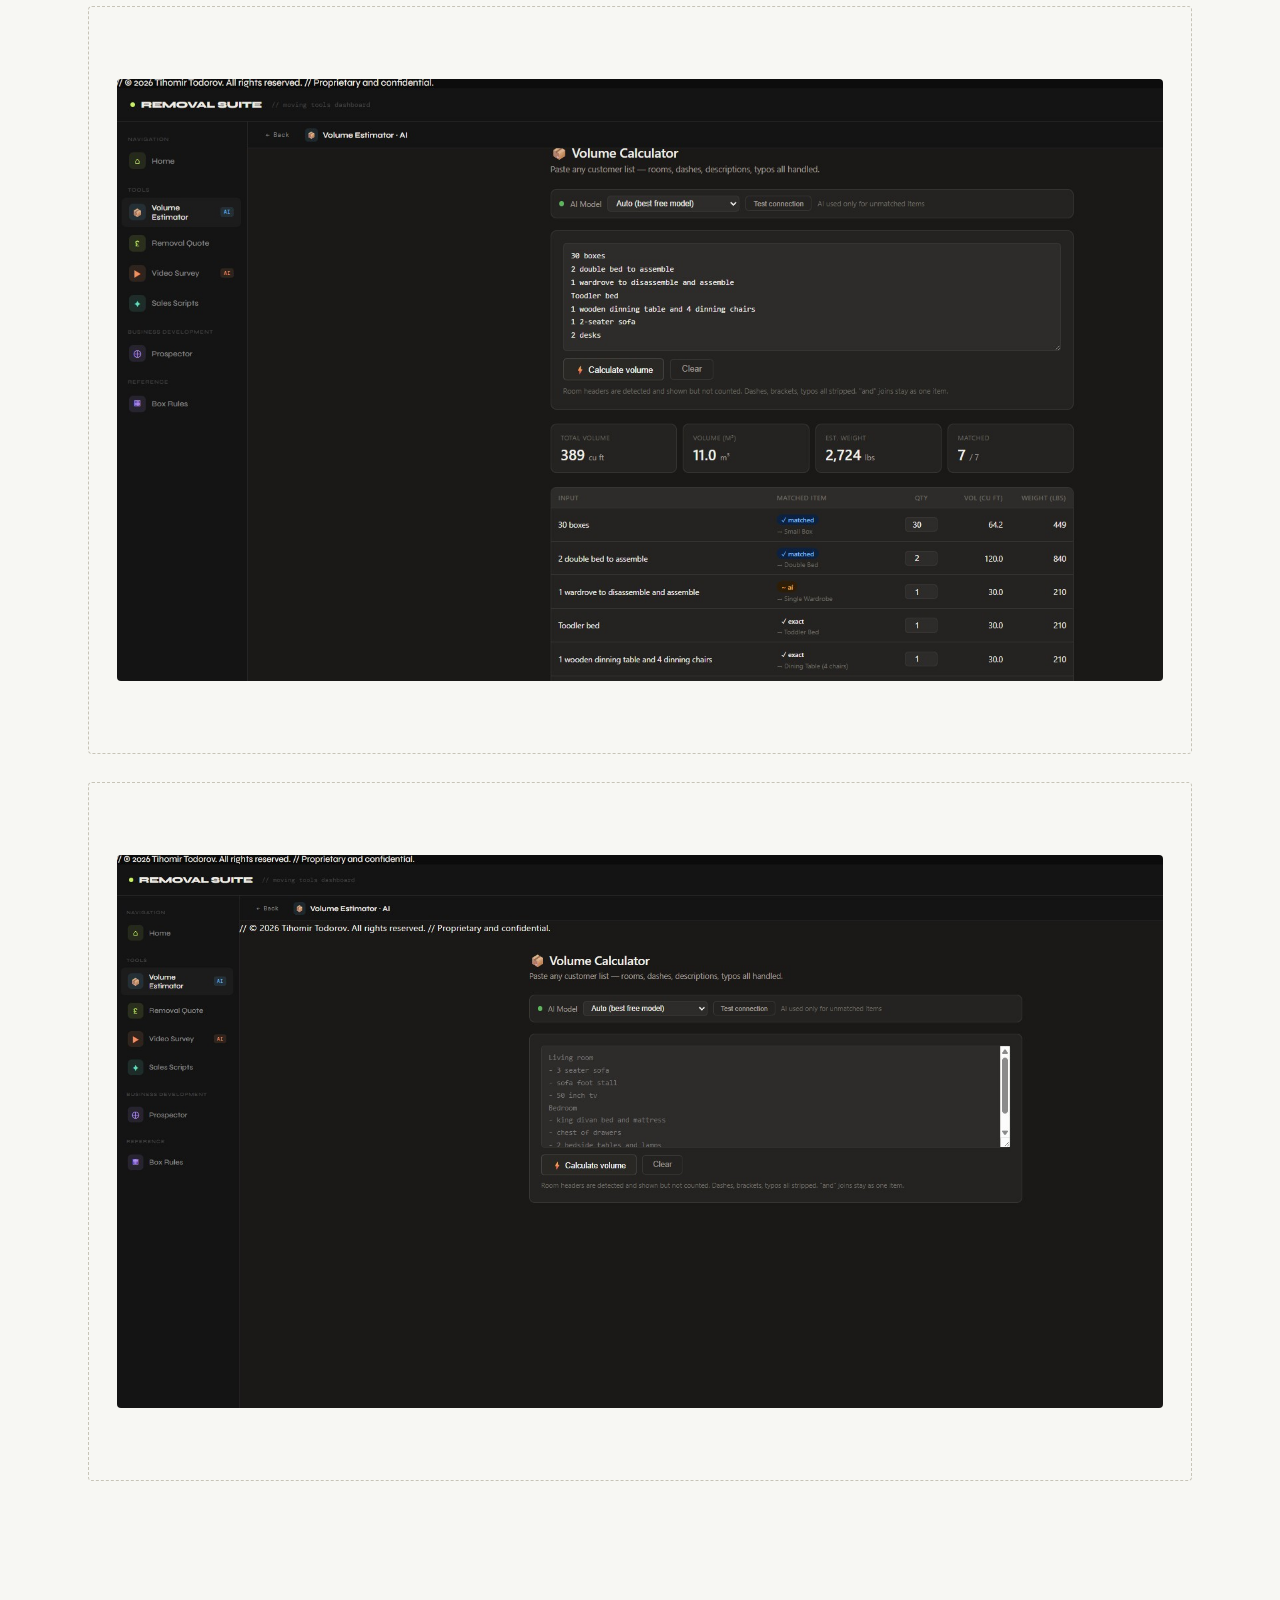
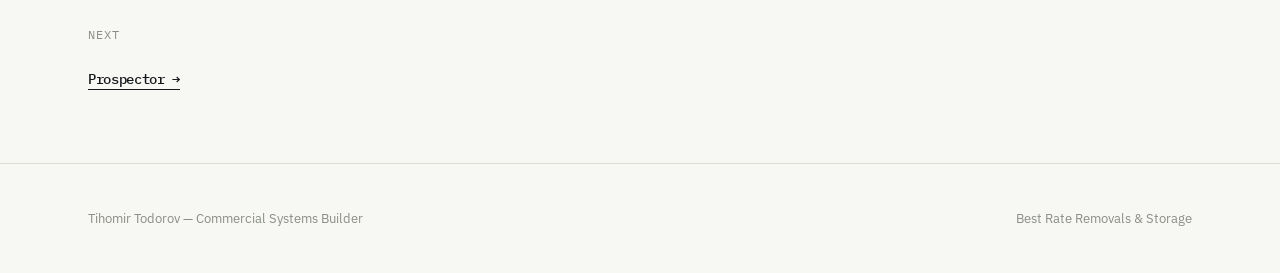
==== commit 55ce0532: "Update ai-quoting-system.html" ====
--- a/work/ai-quoting-system.html
+++ b/work/ai-quoting-system.html
@@ -197,7 +197,7 @@
 >
   <source src="../assets/AI quote calculator.mp4" type="video/mp4">
   Your browser does not support the video tag.
-</video>>
+</video>
  <div class="screenshot-slot reveal"><img src="../assets/Calculator.jpg" alt="Volume calculator using fuzzy logic and AI" loading="lazy"/></div>
 <div class="screenshot-slot reveal"><img src="../assets/Calculator1.jpg" alt="Volume calculator using fuzzy logic and AI to calculate volume, weight, etc." loading="lazy"/></div>
   </div>
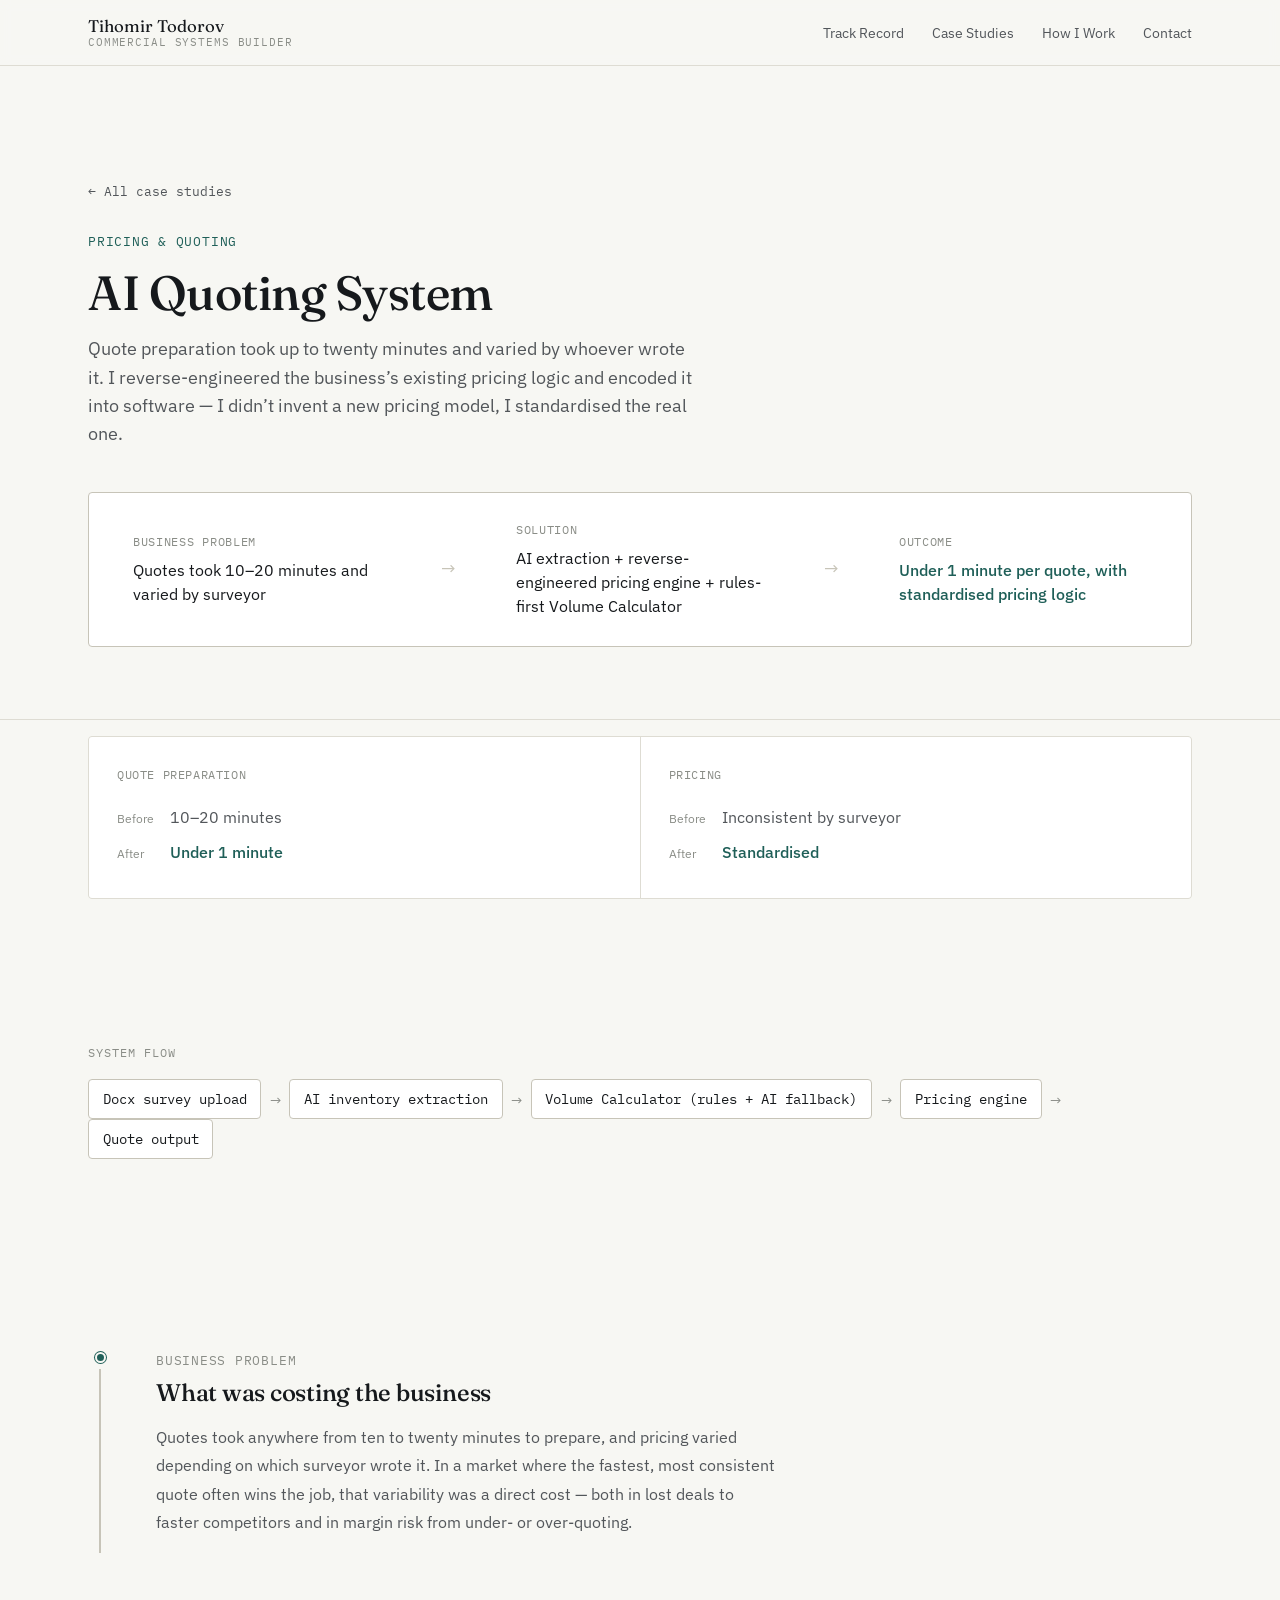
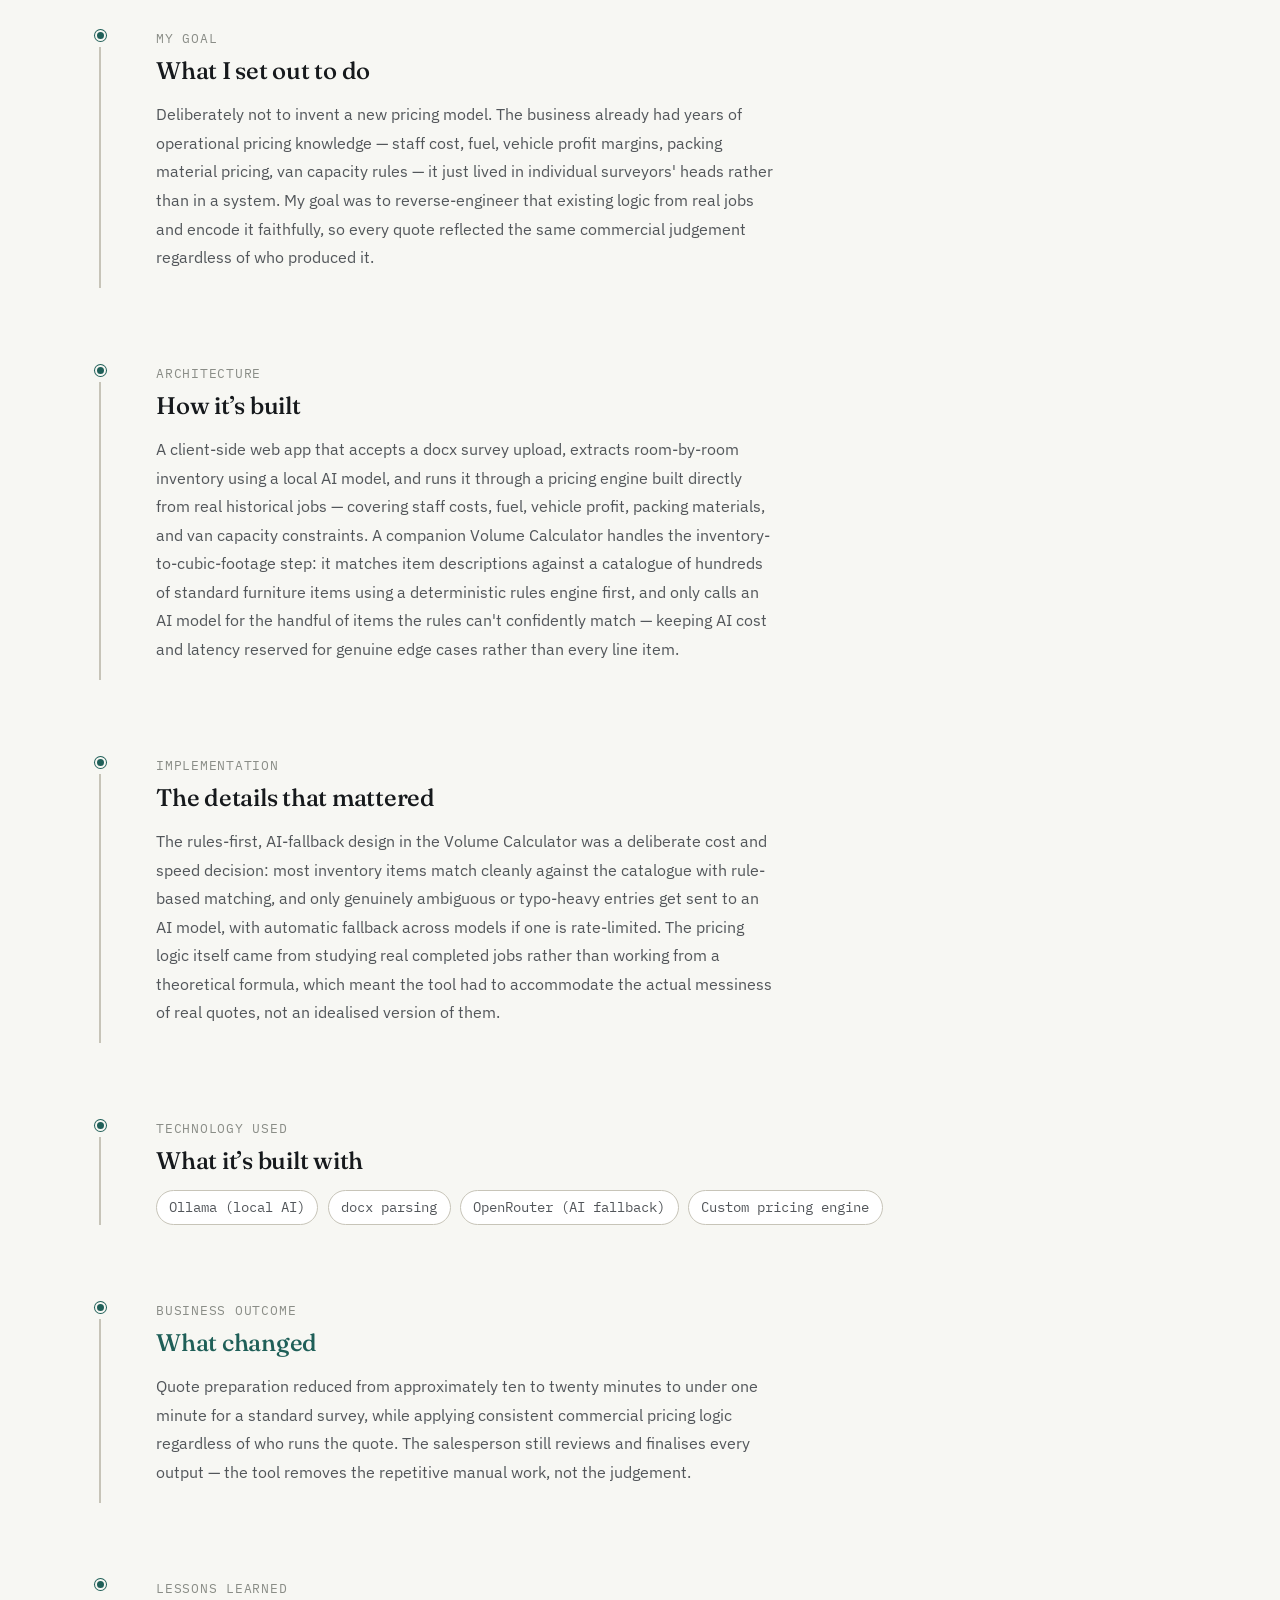
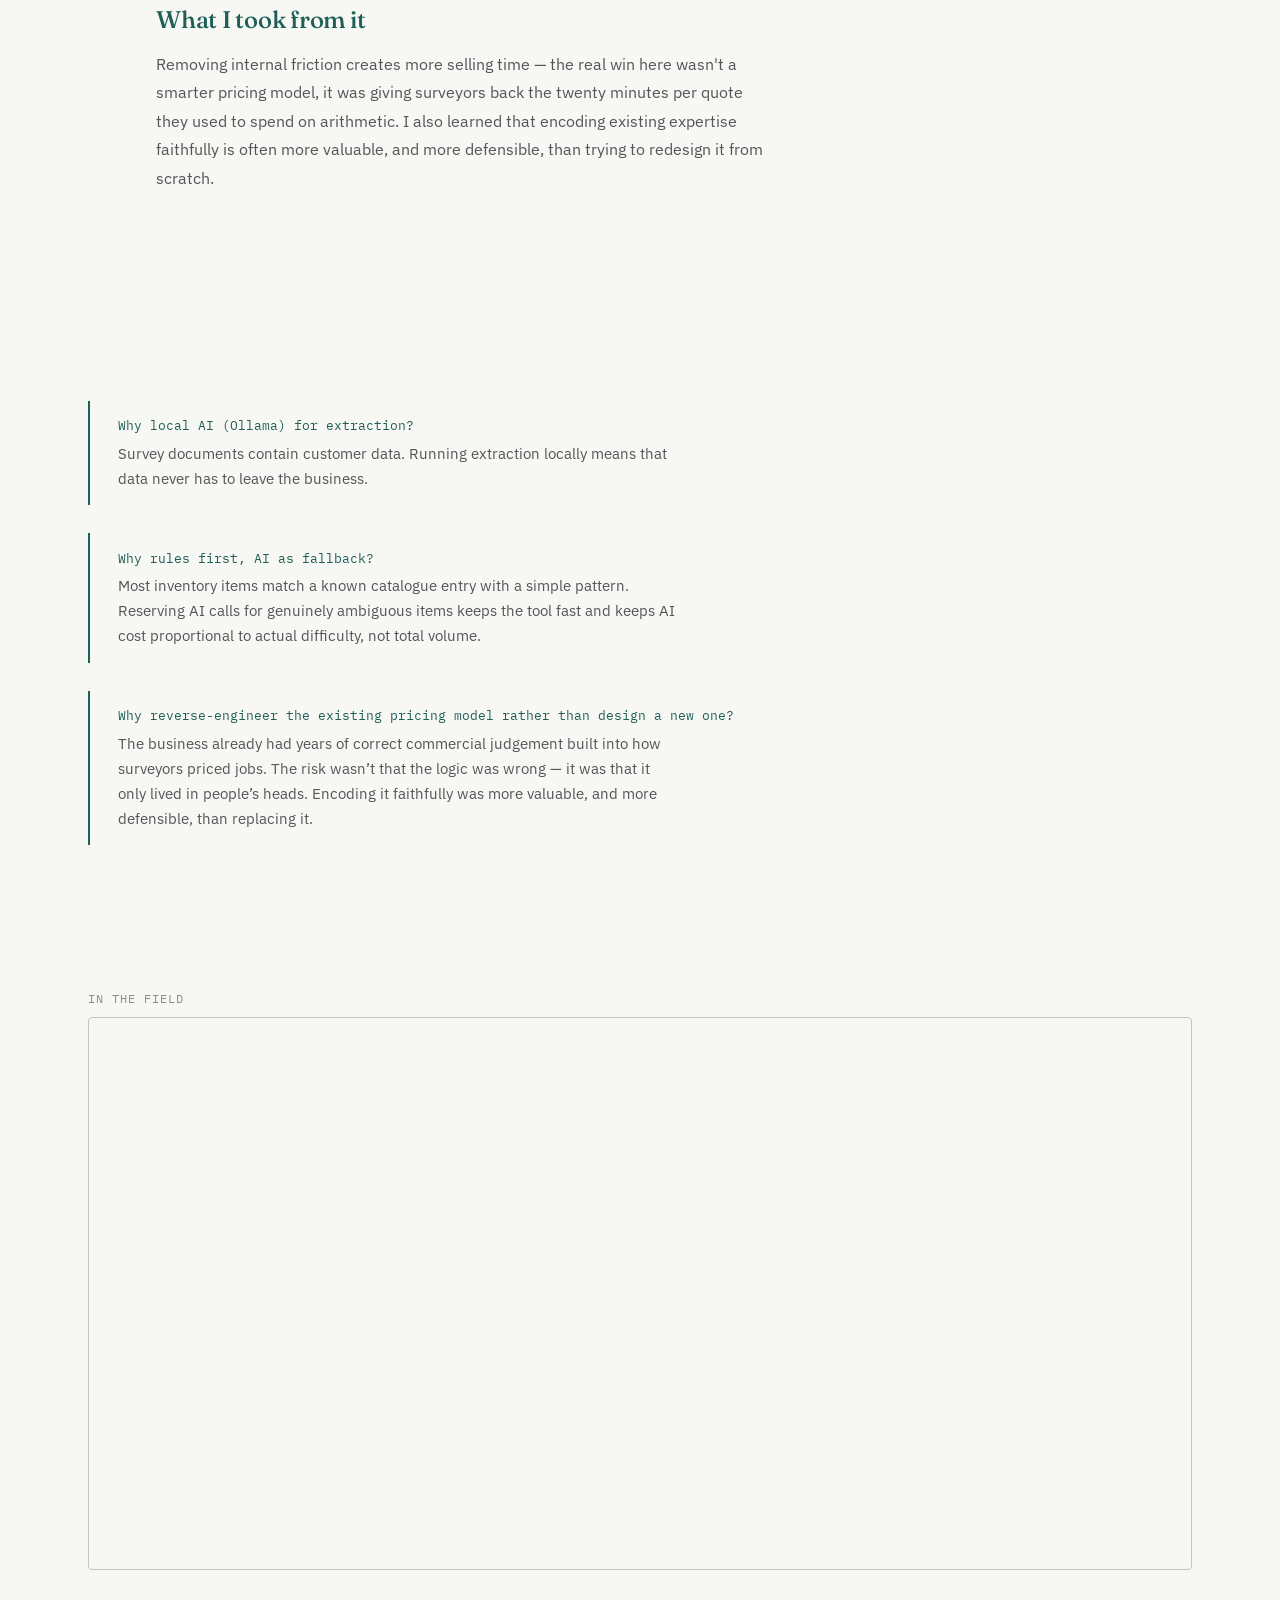
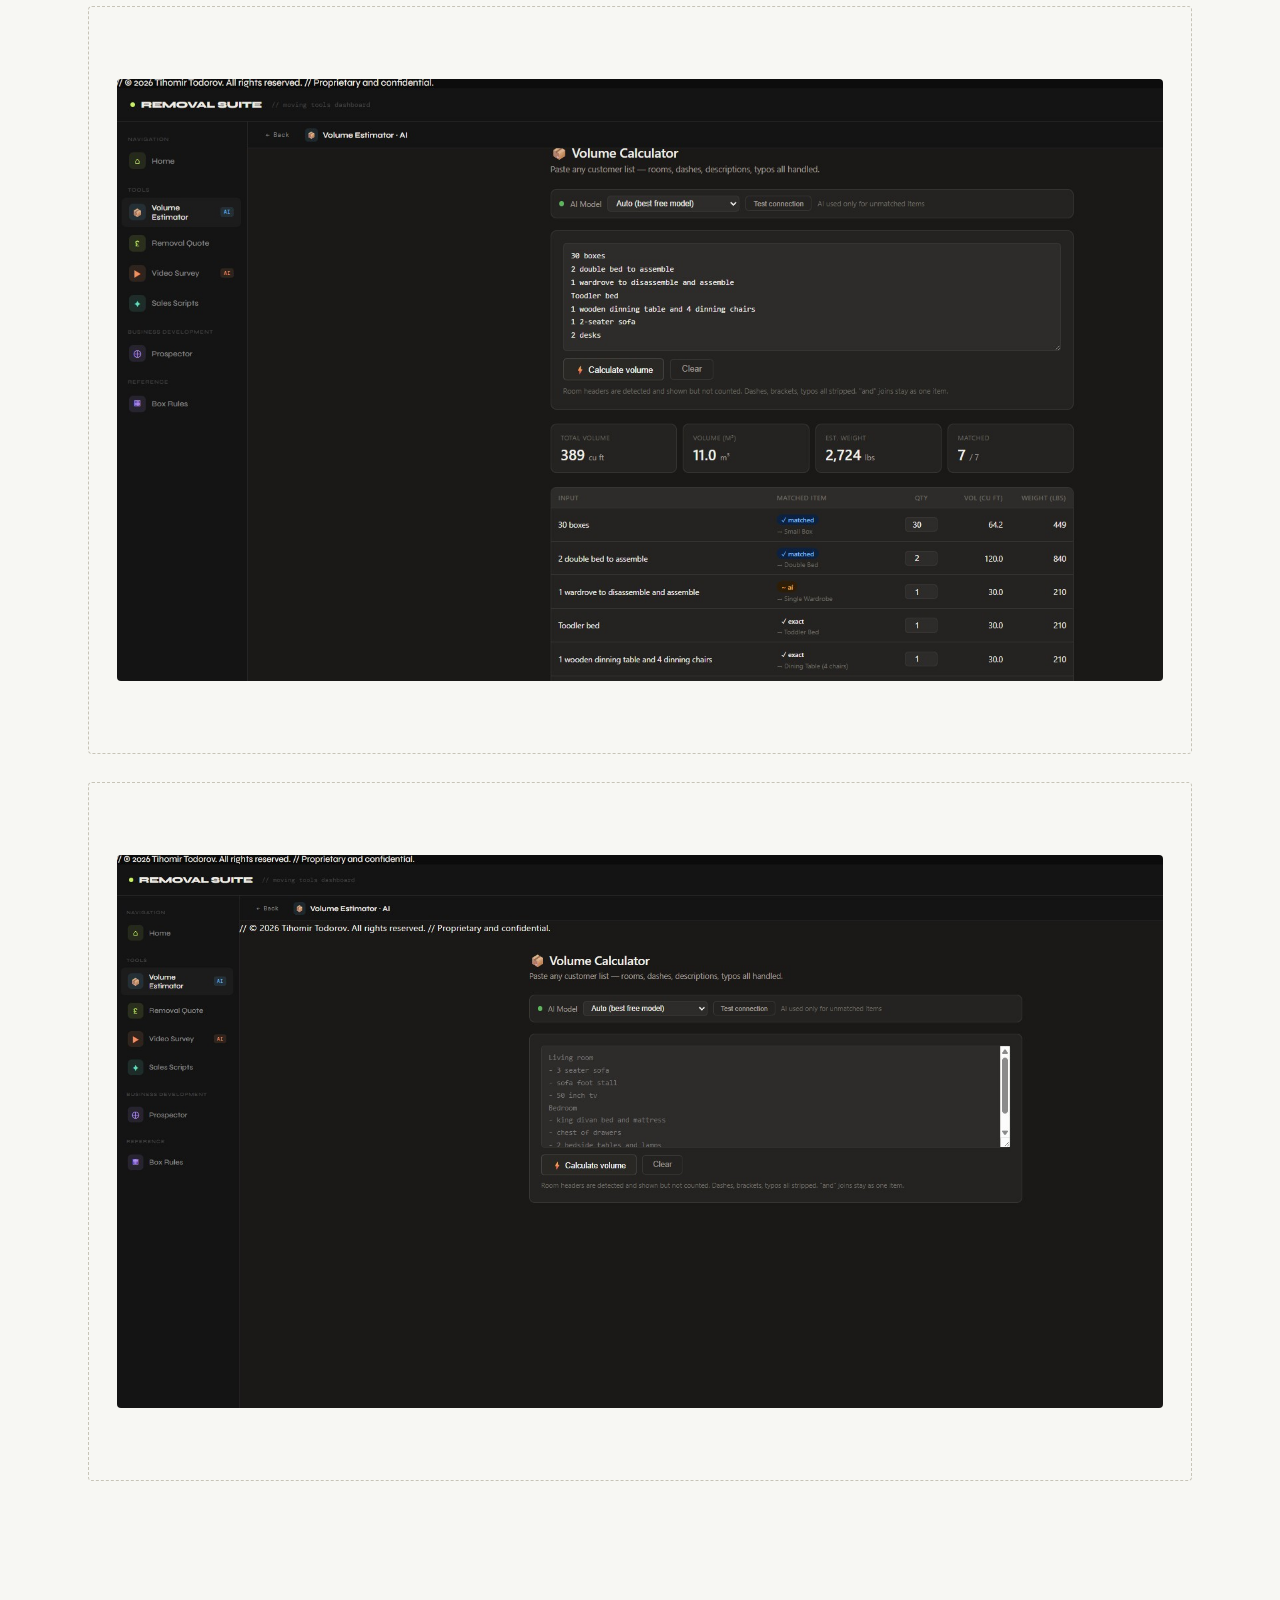
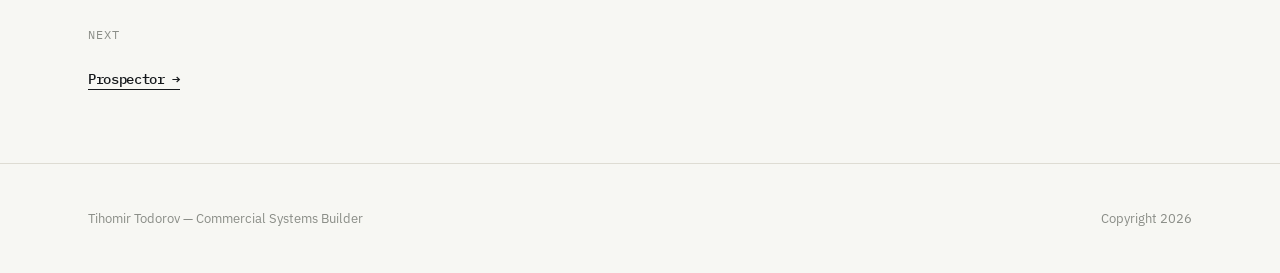
==== commit 63cfd558: "Update ai-quoting-system.html" ====
--- a/work/ai-quoting-system.html
+++ b/work/ai-quoting-system.html
@@ -187,14 +187,7 @@
 
   <div class="section--tight">
     <p class="section__eyebrow reveal">In the Field</p>
-  <video 
-  autoplay 
-  loop 
-  muted 
-  playsinline
-  width="100%" 
-  style="border-radius:4px; border:1px solid var(--line-strong);"
->
+  <video width="100%" style="border-radius:4px; border:1px solid var(--line-strong);">
   <source src="../assets/AI quote calculator.mp4" type="video/mp4">
   Your browser does not support the video tag.
 </video>
@@ -213,7 +206,7 @@
 <footer class="footer">
   <div class="container footer__inner">
     <span>Tihomir Todorov — Commercial Systems Builder</span>
-    <span>Best Rate Removals &amp; Storage</span>
+    <span>Copyright 2026</span>
   </div>
 </footer>
 <script src="../assets/app.js" defer></script>
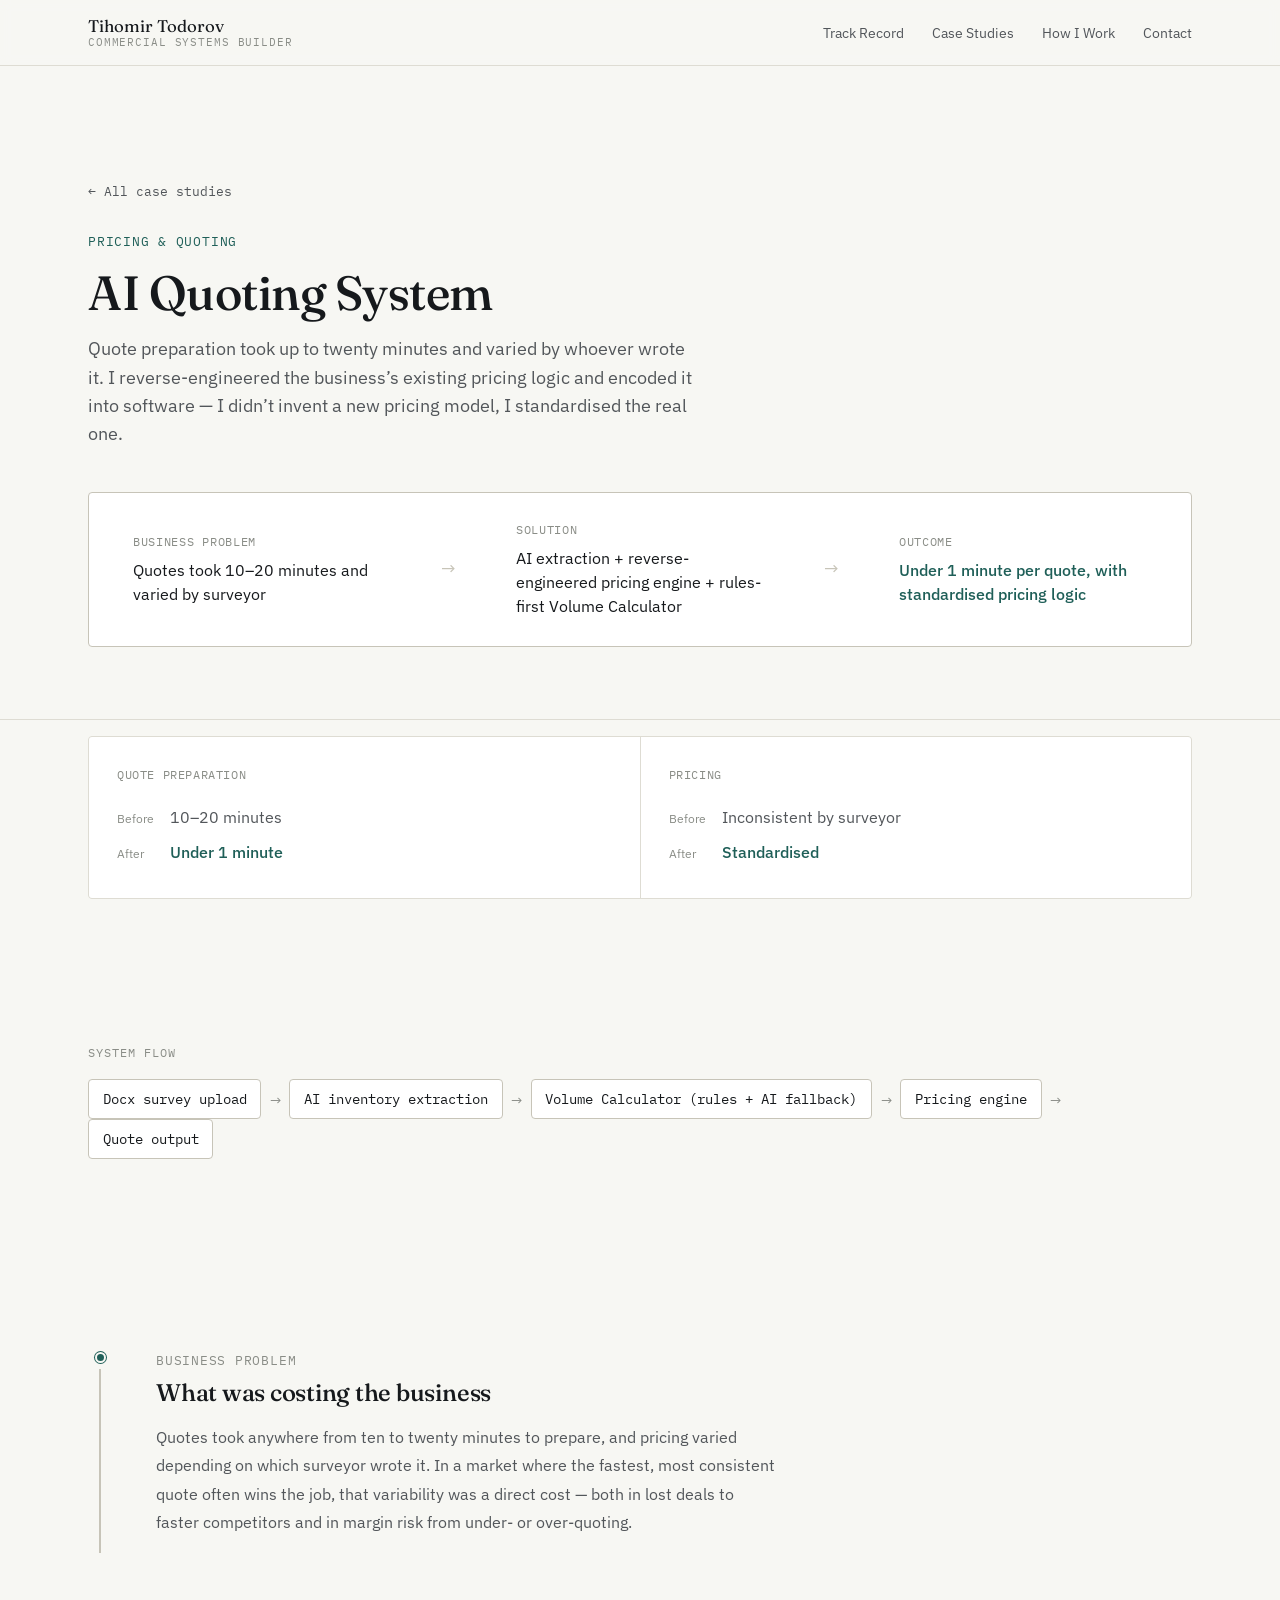
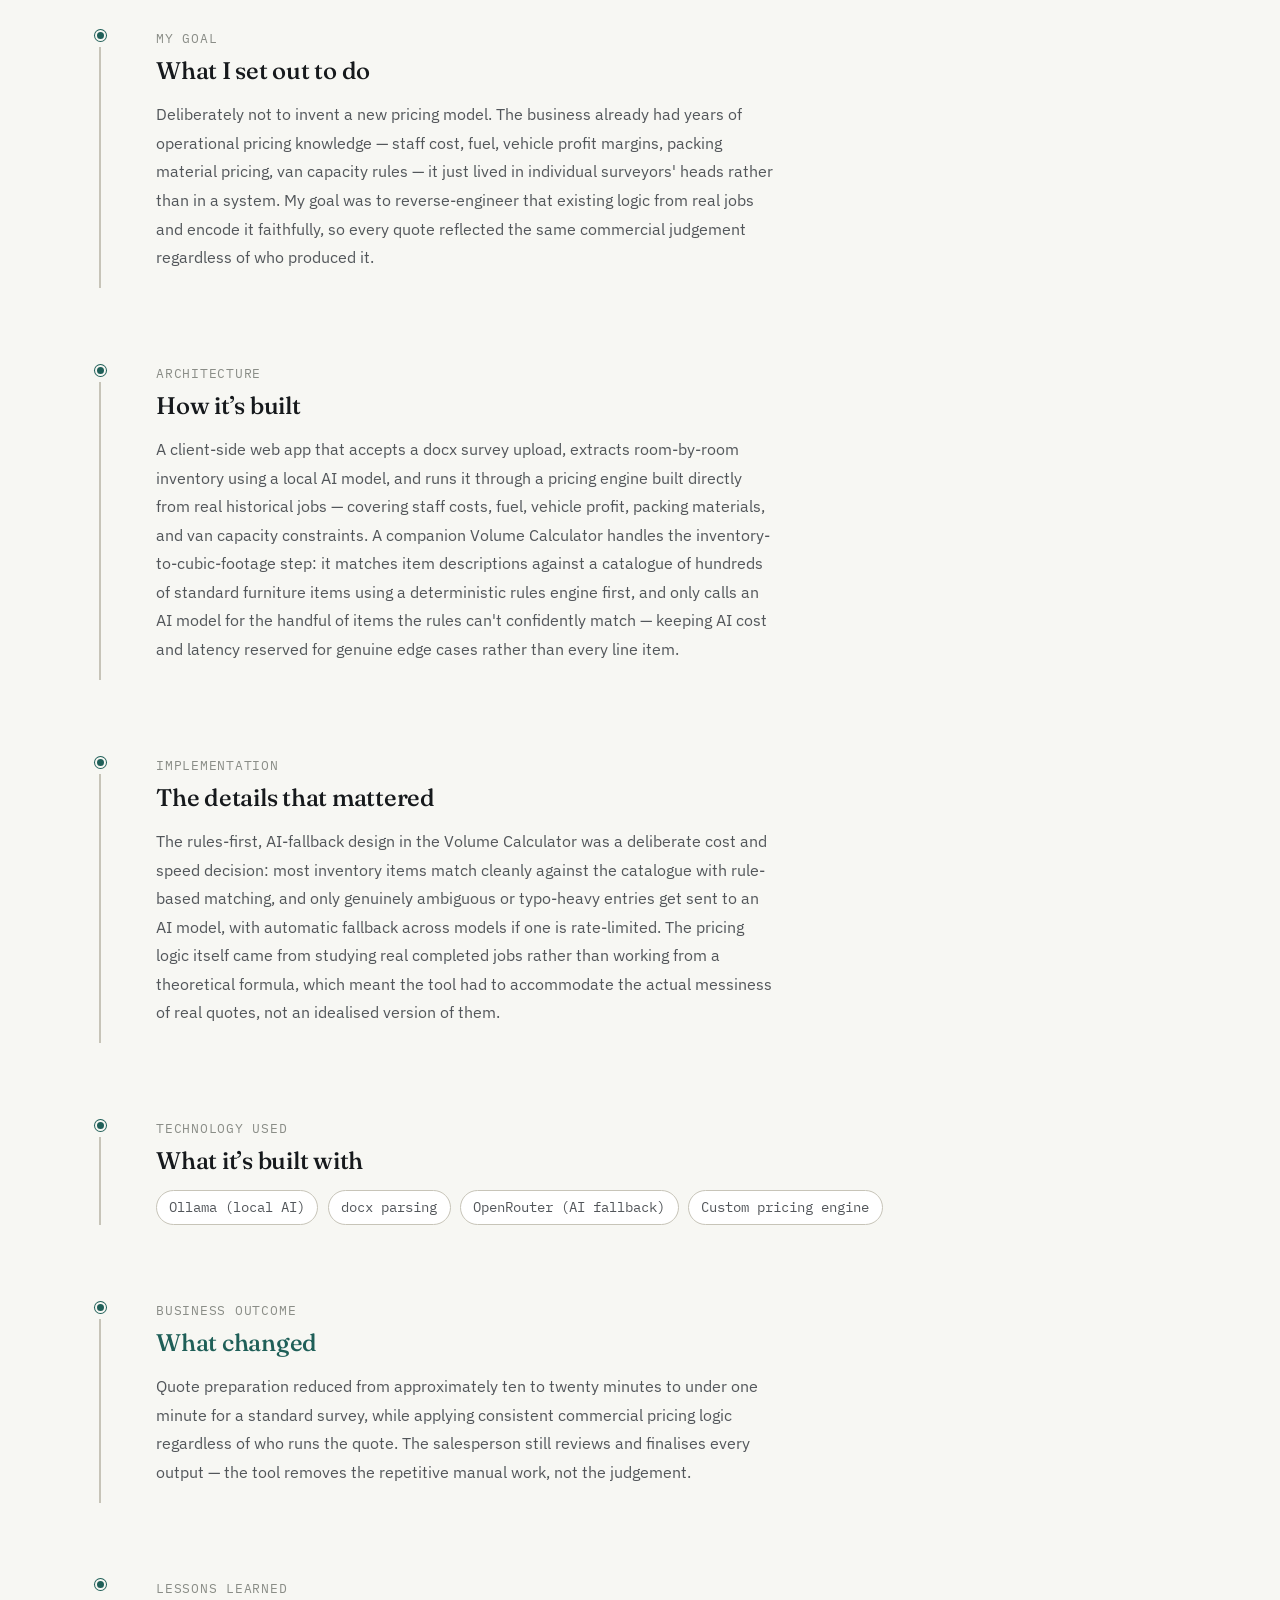
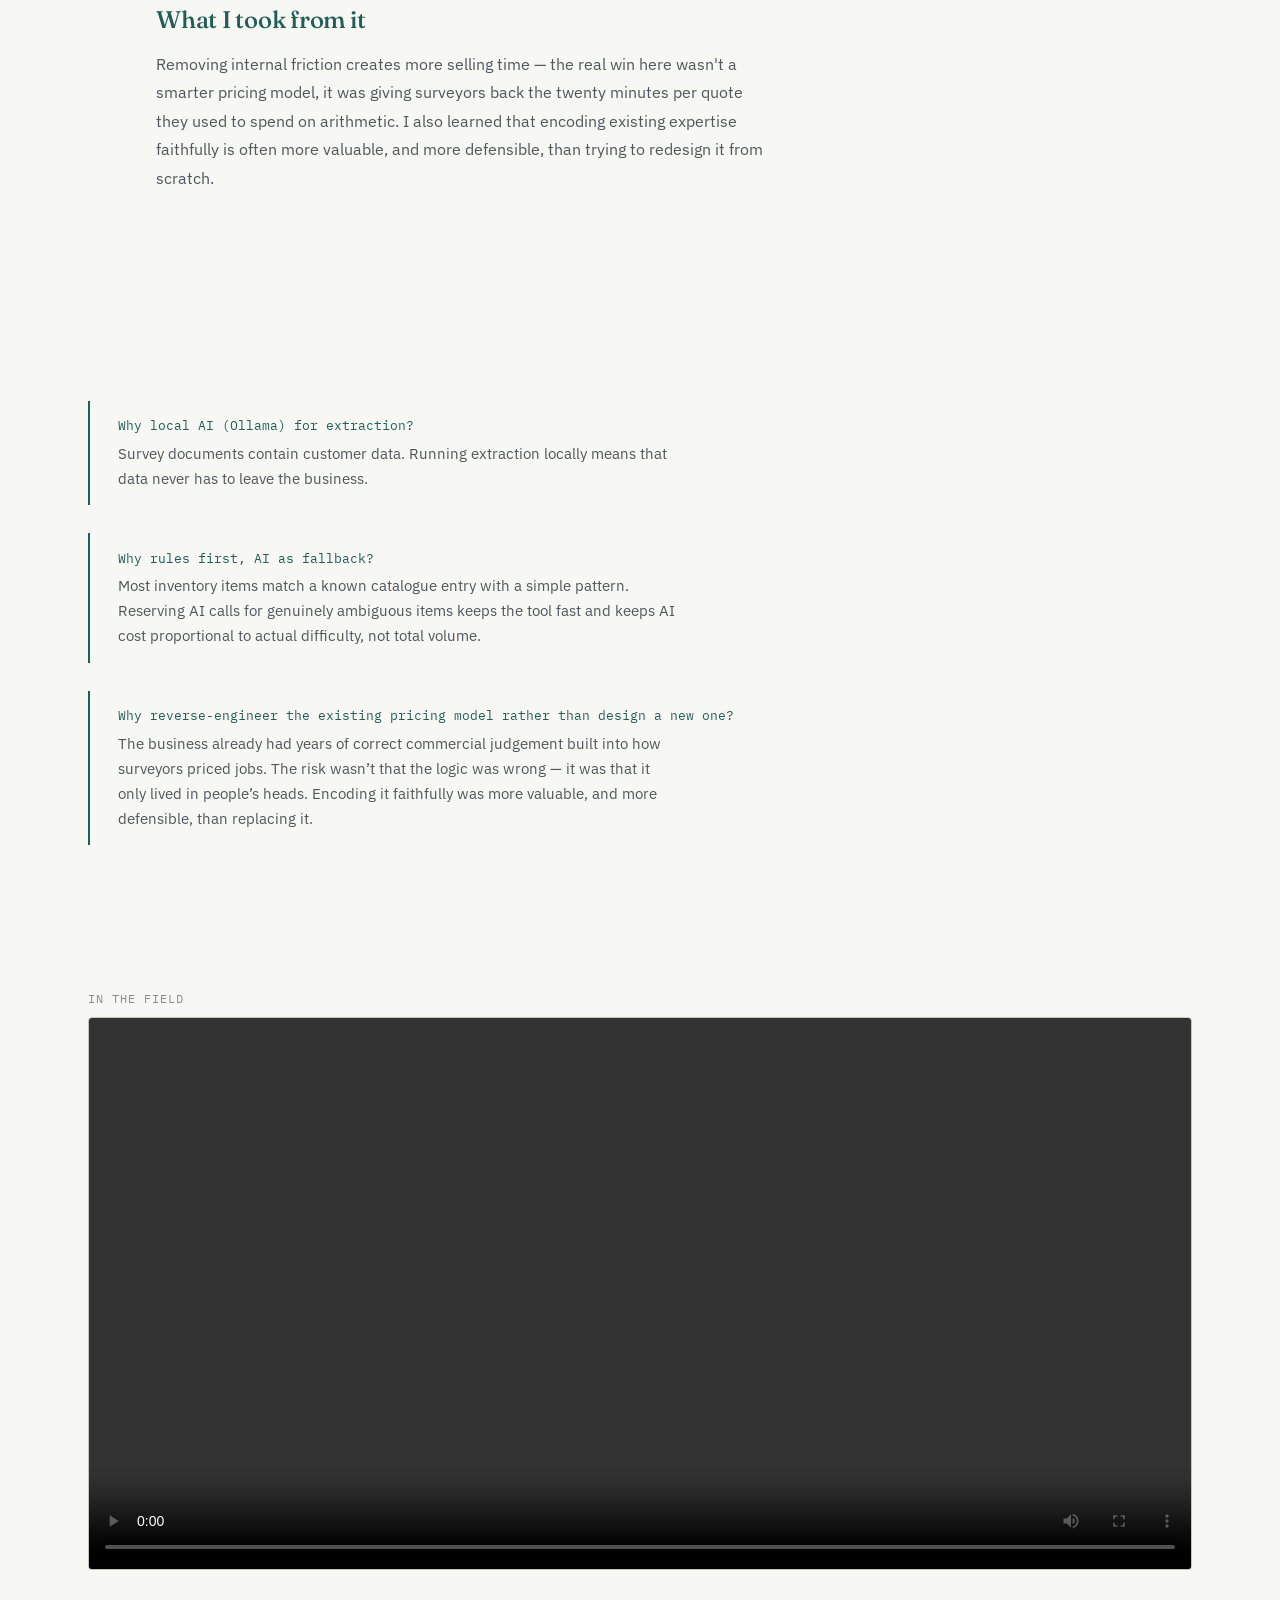
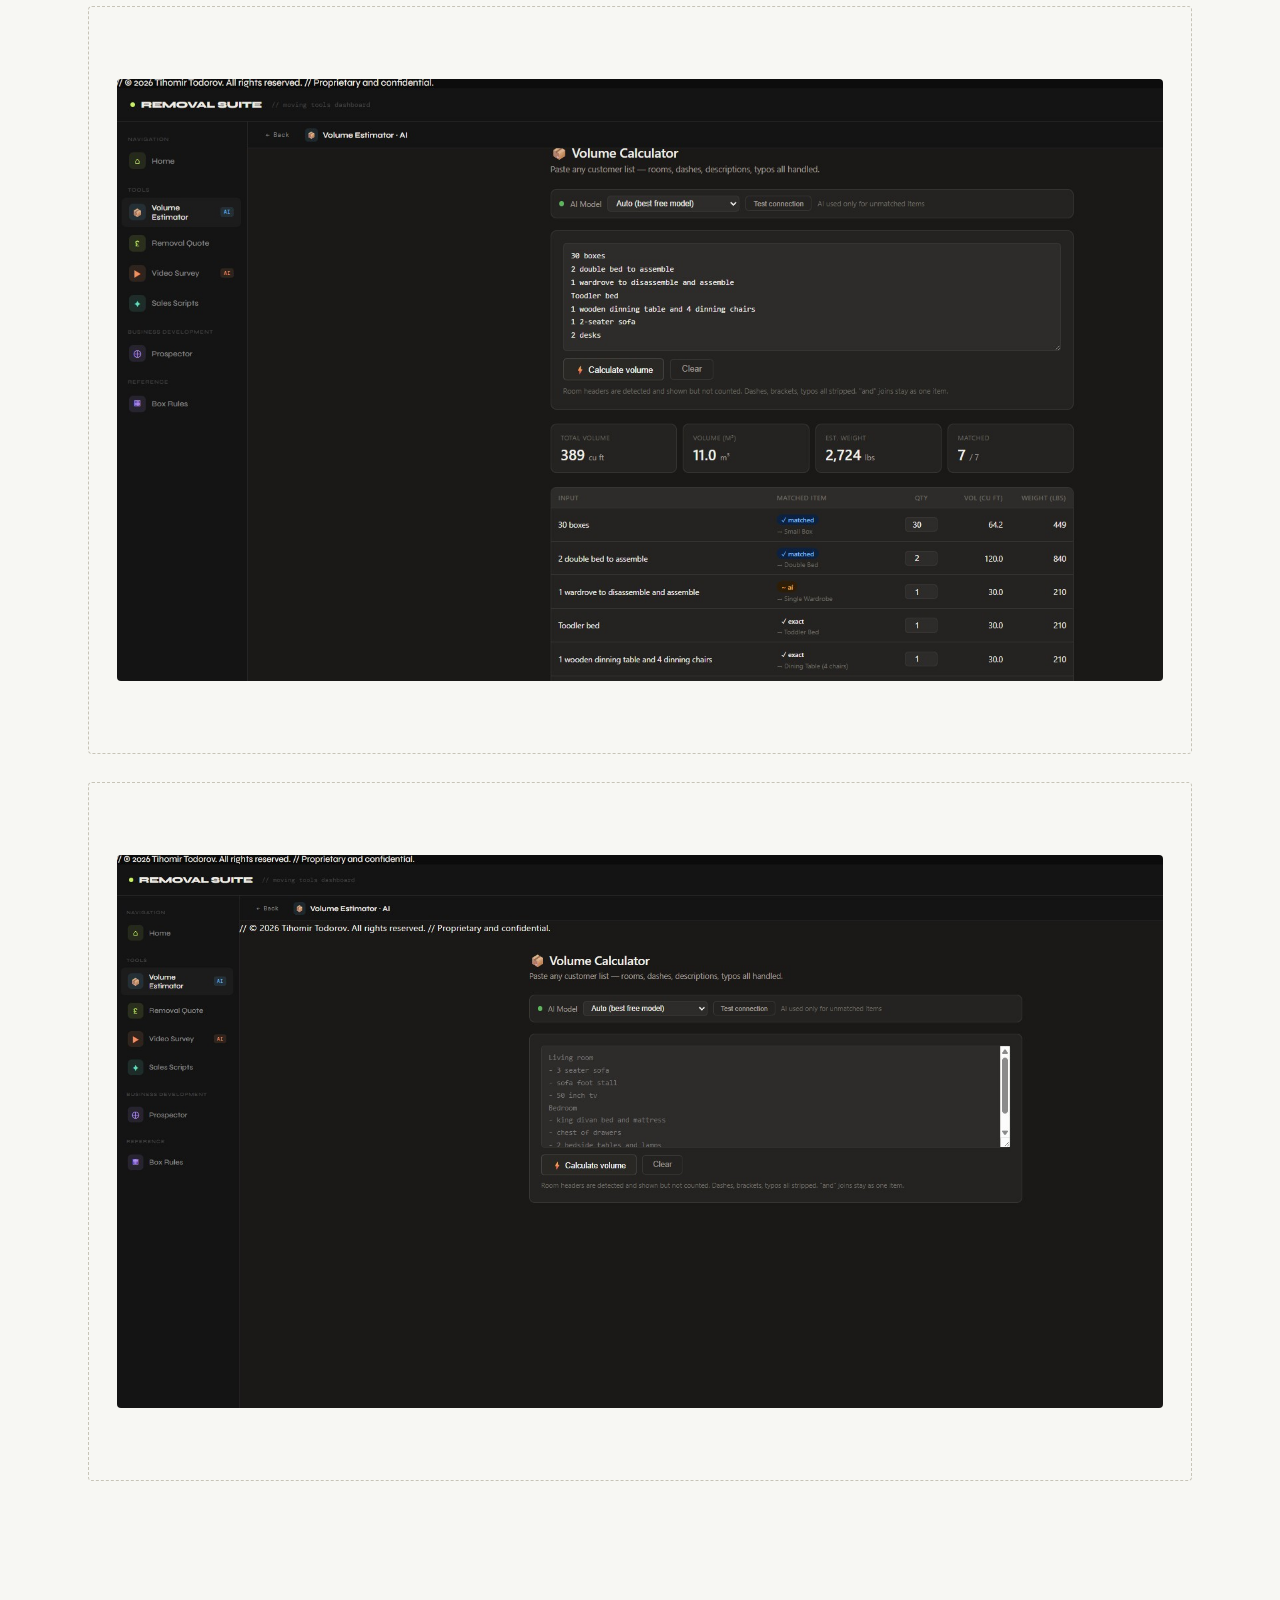
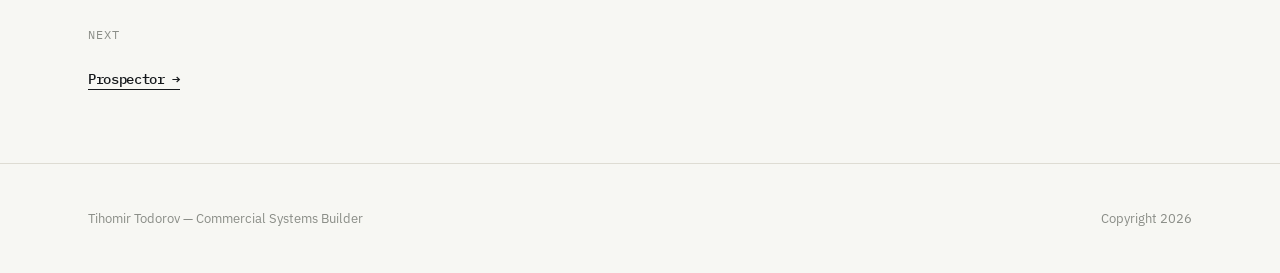
==== commit da1515d2: "Update ai-quoting-system.html" ====
--- a/work/ai-quoting-system.html
+++ b/work/ai-quoting-system.html
@@ -187,7 +187,7 @@
 
   <div class="section--tight">
     <p class="section__eyebrow reveal">In the Field</p>
-  <video width="100%" style="border-radius:4px; border:1px solid var(--line-strong);">
+ <video controls width="100%" style="border-radius:4px; border:1px solid var(--line-strong);">
   <source src="../assets/AI quote calculator.mp4" type="video/mp4">
   Your browser does not support the video tag.
 </video>
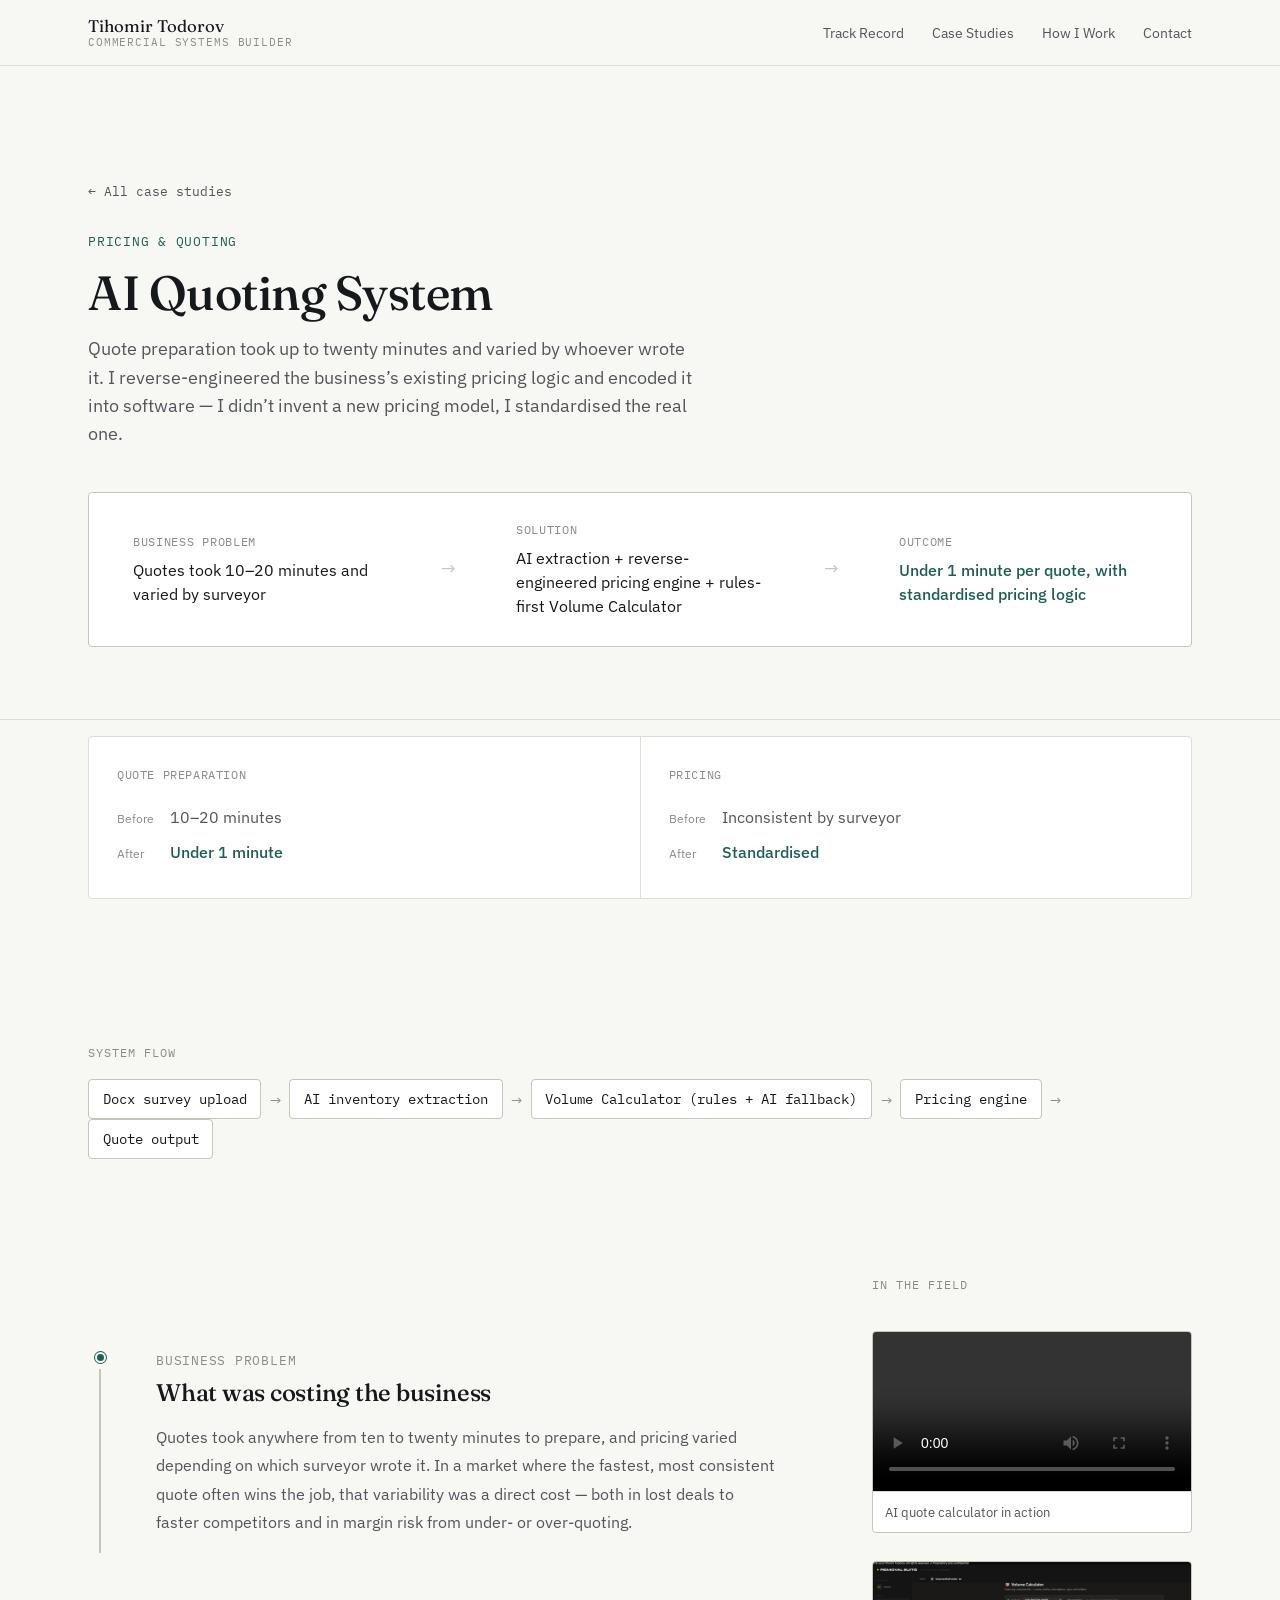
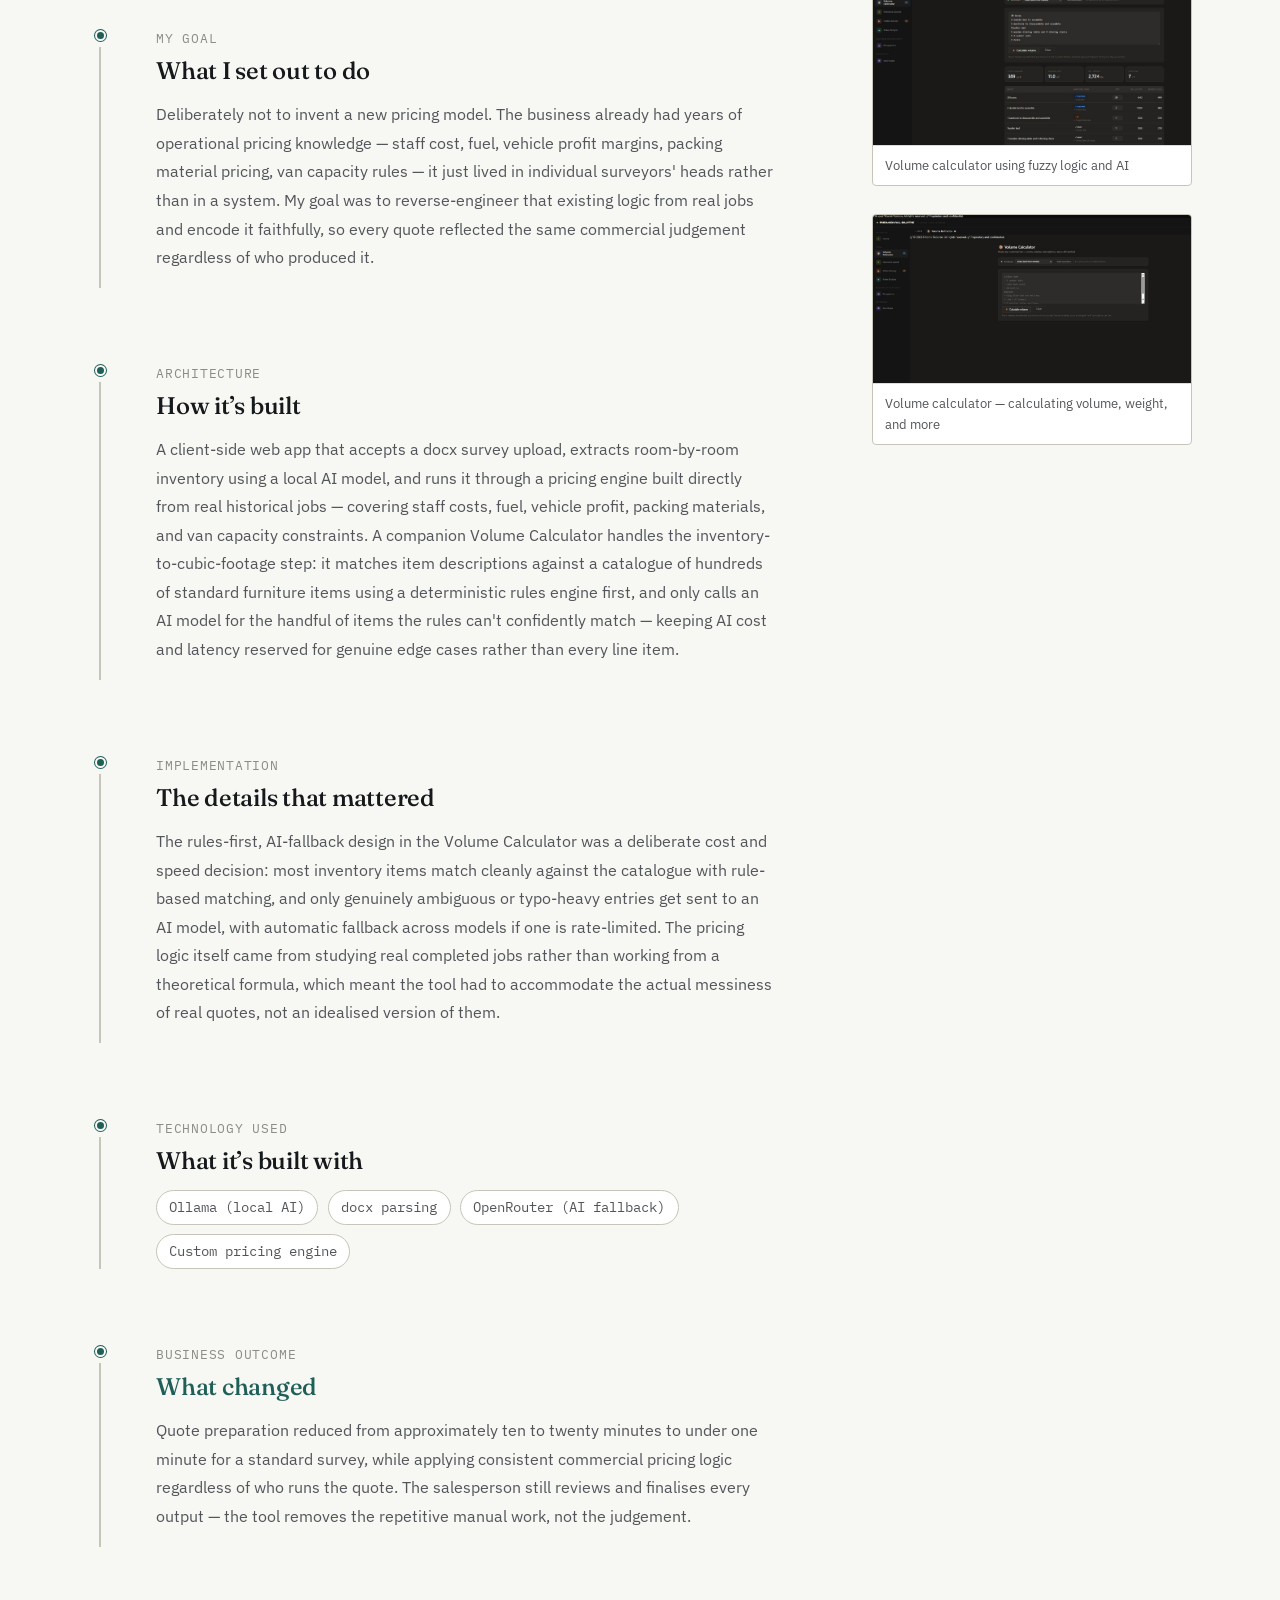
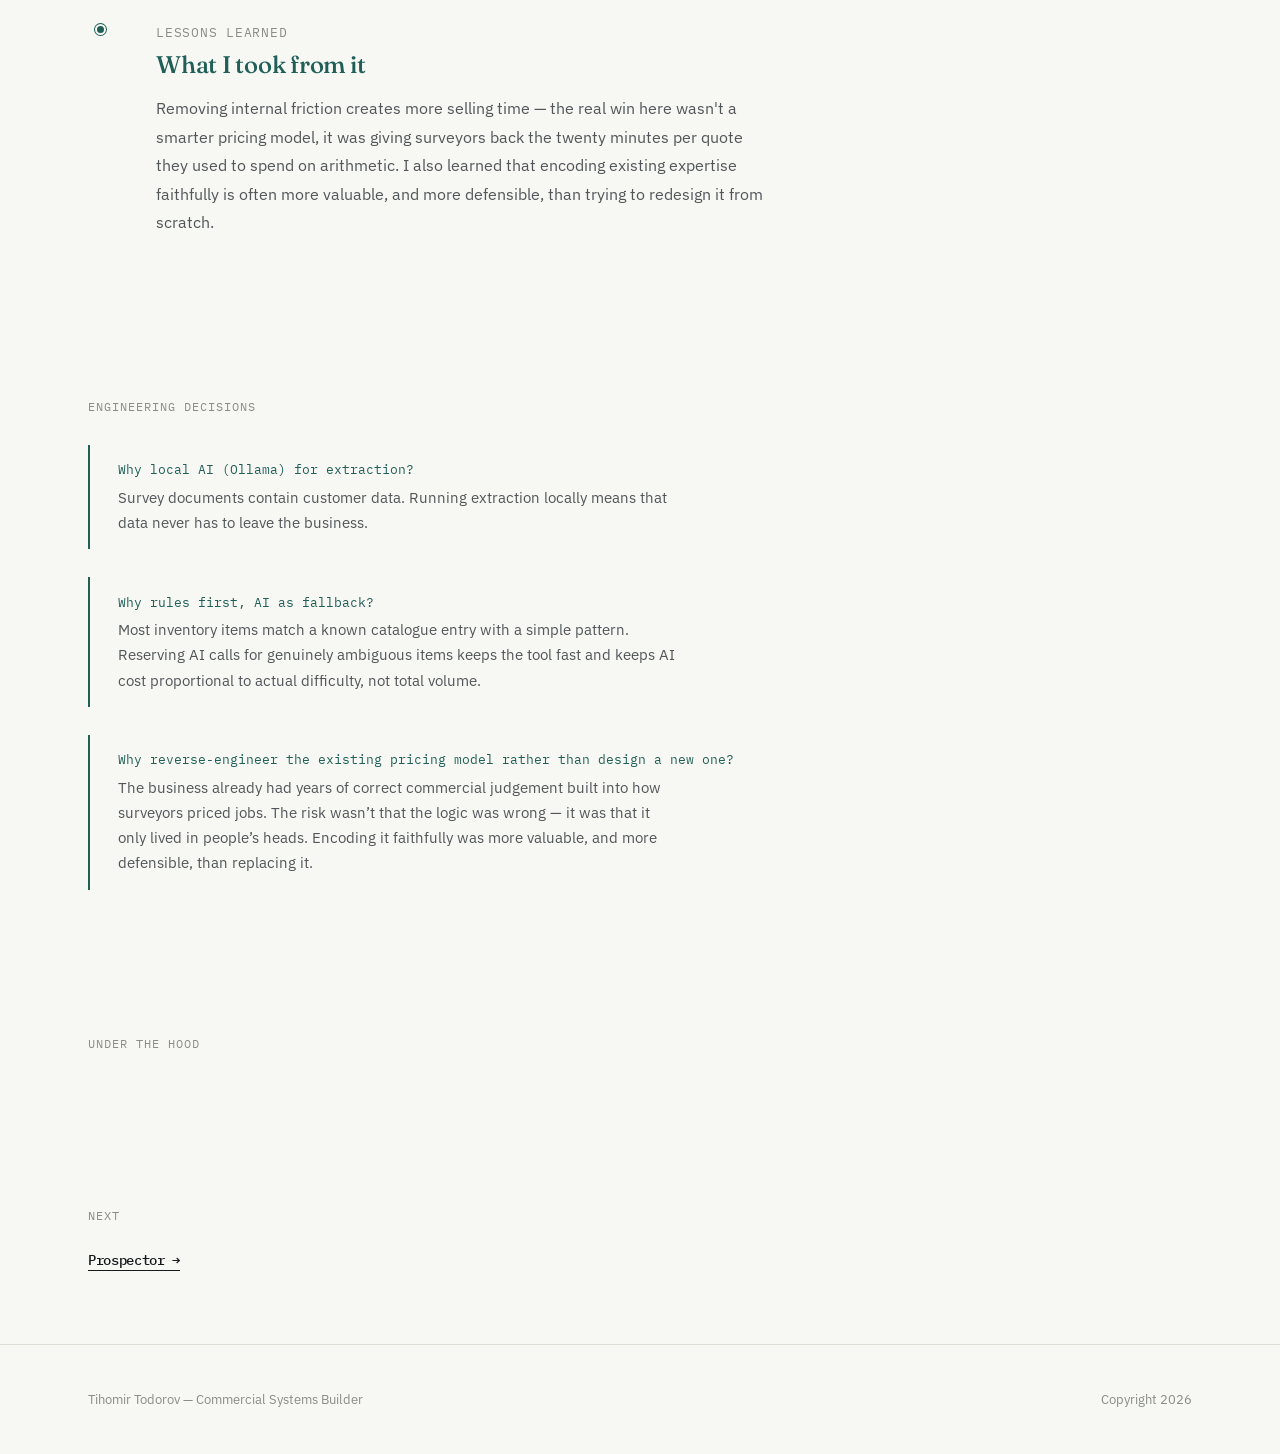
==== commit 7f7db51a: "Add files via upload" ====
--- a/work/ai-quoting-system.html
+++ b/work/ai-quoting-system.html
@@ -82,7 +82,9 @@
   </div>
   </div>
 
-  <div class="spine">
+  <div class="case-body">
+    <div class="case-body__main">
+      <div class="spine">
     
     <div class="stage reveal  ">
       <div class="stage__rail" aria-hidden="true">
@@ -169,9 +171,9 @@
     </div>
   </div>
 
-  <div class="section--tight">
-    <p class="section__eyebrow reveal">Engineering Decisions</p>
-    <div class="rationale reveal">
+      <div class="section--tight">
+        <p class="section__eyebrow reveal">Engineering Decisions</p>
+        <div class="rationale reveal">
     <div class="rationale__q">Why local AI (Ollama) for extraction?</div>
     <div class="rationale__a">Survey documents contain customer data. Running extraction locally means that data never has to leave the business.</div>
   </div>
@@ -183,16 +185,32 @@
     <div class="rationale__q">Why reverse-engineer the existing pricing model rather than design a new one?</div>
     <div class="rationale__a">The business already had years of correct commercial judgement built into how surveyors priced jobs. The risk wasn’t that the logic was wrong — it was that it only lived in people’s heads. Encoding it faithfully was more valuable, and more defensible, than replacing it.</div>
   </div>
-  </div>
-
-  <div class="section--tight">
-    <p class="section__eyebrow reveal">In the Field</p>
- <video controls width="100%" style="border-radius:4px; border:1px solid var(--line-strong);">
-  <source src="../assets/AI quote calculator.mp4" type="video/mp4">
-  Your browser does not support the video tag.
-</video>
- <div class="screenshot-slot reveal"><img src="../assets/Calculator.jpg" alt="Volume calculator using fuzzy logic and AI" loading="lazy"/></div>
-<div class="screenshot-slot reveal"><img src="../assets/Calculator1.jpg" alt="Volume calculator using fuzzy logic and AI to calculate volume, weight, etc." loading="lazy"/></div>
+      </div>
+
+      <div class="section--tight">
+        <p class="section__eyebrow reveal">Under the Hood</p>
+        
+      </div>
+    </div>
+
+    <div class="case-body__aside">
+      <p class="section__eyebrow reveal">In the Field</p>
+      <div class="aside-shot reveal">
+        <video controls width="100%" style="display:block;">
+          <source src="../assets/AI%20quote%20calculator.mp4" type="video/mp4">
+          Your browser does not support the video tag.
+        </video>
+        <div class="aside-shot__caption">AI quote calculator in action</div>
+      </div>
+<div class="aside-shot reveal">
+        <img src="../assets/Calculator.jpg" alt="Volume calculator using fuzzy logic and AI" loading="lazy">
+        <div class="aside-shot__caption">Volume calculator using fuzzy logic and AI</div>
+      </div>
+<div class="aside-shot reveal">
+        <img src="../assets/Calculator1.jpg" alt="Volume calculator — calculating volume, weight, and more" loading="lazy">
+        <div class="aside-shot__caption">Volume calculator — calculating volume, weight, and more</div>
+      </div>
+    </div>
   </div>
 </div>
 
@@ -211,4 +229,4 @@
 </footer>
 <script src="../assets/app.js" defer></script>
 </body>
-</html>
+</html>
--- a/styles/global.css
+++ b/styles/global.css
@@ -54,6 +54,21 @@
   padding: var(--space-2) var(--space-3);
   max-width: var(--max-width);
   margin: 0 auto;
+  gap: var(--space-2);
+}
+@media (max-width: 640px) {
+  .site-nav__inner {
+    flex-direction: column;
+    align-items: flex-start;
+    gap: 0.6em;
+    padding: var(--space-2) var(--space-2);
+  }
+  .site-nav__links {
+    flex-wrap: wrap;
+    gap: var(--space-2);
+    row-gap: 0.3em;
+  }
+  .site-nav__links a { font-size: 0.82rem; }
 }
 .site-nav__logo {
   font-family: var(--font-display);
@@ -233,6 +248,9 @@
   overflow: hidden;
   background: var(--paper-raised);
 }
+.ledger__scroll {
+  overflow-x: auto;
+}
 .ledger table {
   width: 100%;
   border-collapse: collapse;
@@ -250,6 +268,7 @@
   padding: 0.7em 1em;
   border-bottom: 1px solid var(--line);
   background: var(--paper);
+  white-space: nowrap;
 }
 .ledger td {
   padding: 0.7em 1em;
@@ -264,6 +283,8 @@
   font-size: 0.82rem;
   color: var(--ink-faint);
   font-style: italic;
+  white-space: normal;
+  min-width: 220px;
 }
 .ledger-bar-row td { padding: 0.4em 1em 1em; }
 .ledger-bar {
@@ -797,3 +818,175 @@
   color: var(--ink-soft);
   background: var(--paper-raised);
 }
+
+/* ---------- Split media (text + screenshot side by side) ---------- */
+.split-media {
+  margin-top: var(--space-3);
+  display: grid;
+  grid-template-columns: 0.9fr 1.1fr;
+  gap: var(--space-4);
+  align-items: center;
+}
+.split-media--reverse .split-media__text { order: 2; }
+.split-media--reverse .split-media__image { order: 1; }
+@media (max-width: 780px) {
+  .split-media { grid-template-columns: 1fr; }
+  .split-media--reverse .split-media__text,
+  .split-media--reverse .split-media__image { order: initial; }
+}
+.split-media__text {
+  font-size: 0.95rem;
+  color: var(--ink-soft);
+  line-height: 1.7;
+}
+.split-media__caption {
+  font-family: var(--font-mono);
+  font-size: 0.78rem;
+  text-transform: uppercase;
+  letter-spacing: 0.05em;
+  color: var(--signal);
+  margin-bottom: 0.5em;
+}
+.split-media__image {
+  border: 1px solid var(--line-strong);
+  border-radius: var(--radius);
+  overflow: hidden;
+  background: var(--paper-raised);
+}
+.split-media__image img {
+  width: 100%;
+  display: block;
+}
+
+/* ---------- Code snippet block ---------- */
+.code-block {
+  margin-top: var(--space-3);
+  border: 1px solid var(--line-strong);
+  border-radius: var(--radius);
+  background: var(--ink);
+  overflow-x: auto;
+}
+.code-block__title {
+  font-family: var(--font-mono);
+  font-size: 0.75rem;
+  text-transform: uppercase;
+  letter-spacing: 0.05em;
+  color: var(--paper-raised);
+  opacity: 0.6;
+  padding: 0.8em 1.2em 0;
+}
+.code-block pre {
+  margin: 0;
+  padding: 0.6em 1.2em 1.2em;
+  font-family: var(--font-mono);
+  font-size: 0.82rem;
+  line-height: 1.65;
+  color: #E4E2D8;
+}
+.code-block .cm { color: #7A8A82; }
+
+/* ---------- Case body: text + sticky screenshot rail ---------- */
+.case-body {
+  display: grid;
+  grid-template-columns: 1fr 320px;
+  gap: var(--space-5);
+  align-items: start;
+}
+.case-body--single { grid-template-columns: 1fr; }
+.case-body__aside {
+  position: sticky;
+  top: calc(var(--space-2) + 64px);
+  display: flex;
+  flex-direction: column;
+  gap: var(--space-3);
+}
+.aside-shot {
+  border: 1px solid var(--line-strong);
+  border-radius: var(--radius);
+  overflow: hidden;
+  background: var(--paper-raised);
+}
+.aside-shot img {
+  width: 100%;
+  display: block;
+}
+.aside-shot__caption {
+  padding: 0.7em 0.9em;
+  font-size: 0.82rem;
+  color: var(--ink-soft);
+  border-top: 1px solid var(--line);
+}
+@media (max-width: 960px) {
+  .case-body { grid-template-columns: 1fr; }
+  .case-body__aside {
+    position: static;
+    flex-direction: row;
+    flex-wrap: wrap;
+  }
+  .aside-shot { flex: 1 1 260px; }
+}
+
+/* ---------- Lightbox ---------- */
+.aside-shot img,
+.split-media__image img {
+  cursor: zoom-in;
+  transition: opacity 0.15s ease;
+}
+.aside-shot img:hover,
+.split-media__image img:hover {
+  opacity: 0.9;
+}
+.lightbox-overlay {
+  position: fixed;
+  inset: 0;
+  background: rgba(22, 25, 28, 0.92);
+  display: flex;
+  align-items: center;
+  justify-content: center;
+  z-index: 100;
+  opacity: 0;
+  pointer-events: none;
+  transition: opacity 0.2s ease;
+  padding: var(--space-4);
+}
+.lightbox-overlay.is-open {
+  opacity: 1;
+  pointer-events: auto;
+}
+.lightbox-overlay img {
+  max-width: 90vw;
+  max-height: 85vh;
+  border-radius: var(--radius);
+  box-shadow: 0 24px 48px -12px rgba(0, 0, 0, 0.5);
+  display: block;
+}
+.lightbox-caption {
+  position: absolute;
+  bottom: var(--space-3);
+  left: 0;
+  right: 0;
+  text-align: center;
+  font-family: var(--font-mono);
+  font-size: 0.82rem;
+  color: rgba(247, 247, 243, 0.75);
+}
+.lightbox-close {
+  position: absolute;
+  top: var(--space-3);
+  right: var(--space-3);
+  background: none;
+  border: 1px solid rgba(247, 247, 243, 0.35);
+  color: var(--paper-raised);
+  font-family: var(--font-mono);
+  font-size: 0.8rem;
+  padding: 0.5em 0.9em;
+  border-radius: 999px;
+  cursor: pointer;
+  transition: border-color 0.15s ease, color 0.15s ease;
+}
+.lightbox-close:hover {
+  border-color: var(--paper-raised);
+}
+@media (prefers-reduced-motion: reduce) {
+  .lightbox-overlay { transition: none; }
+}
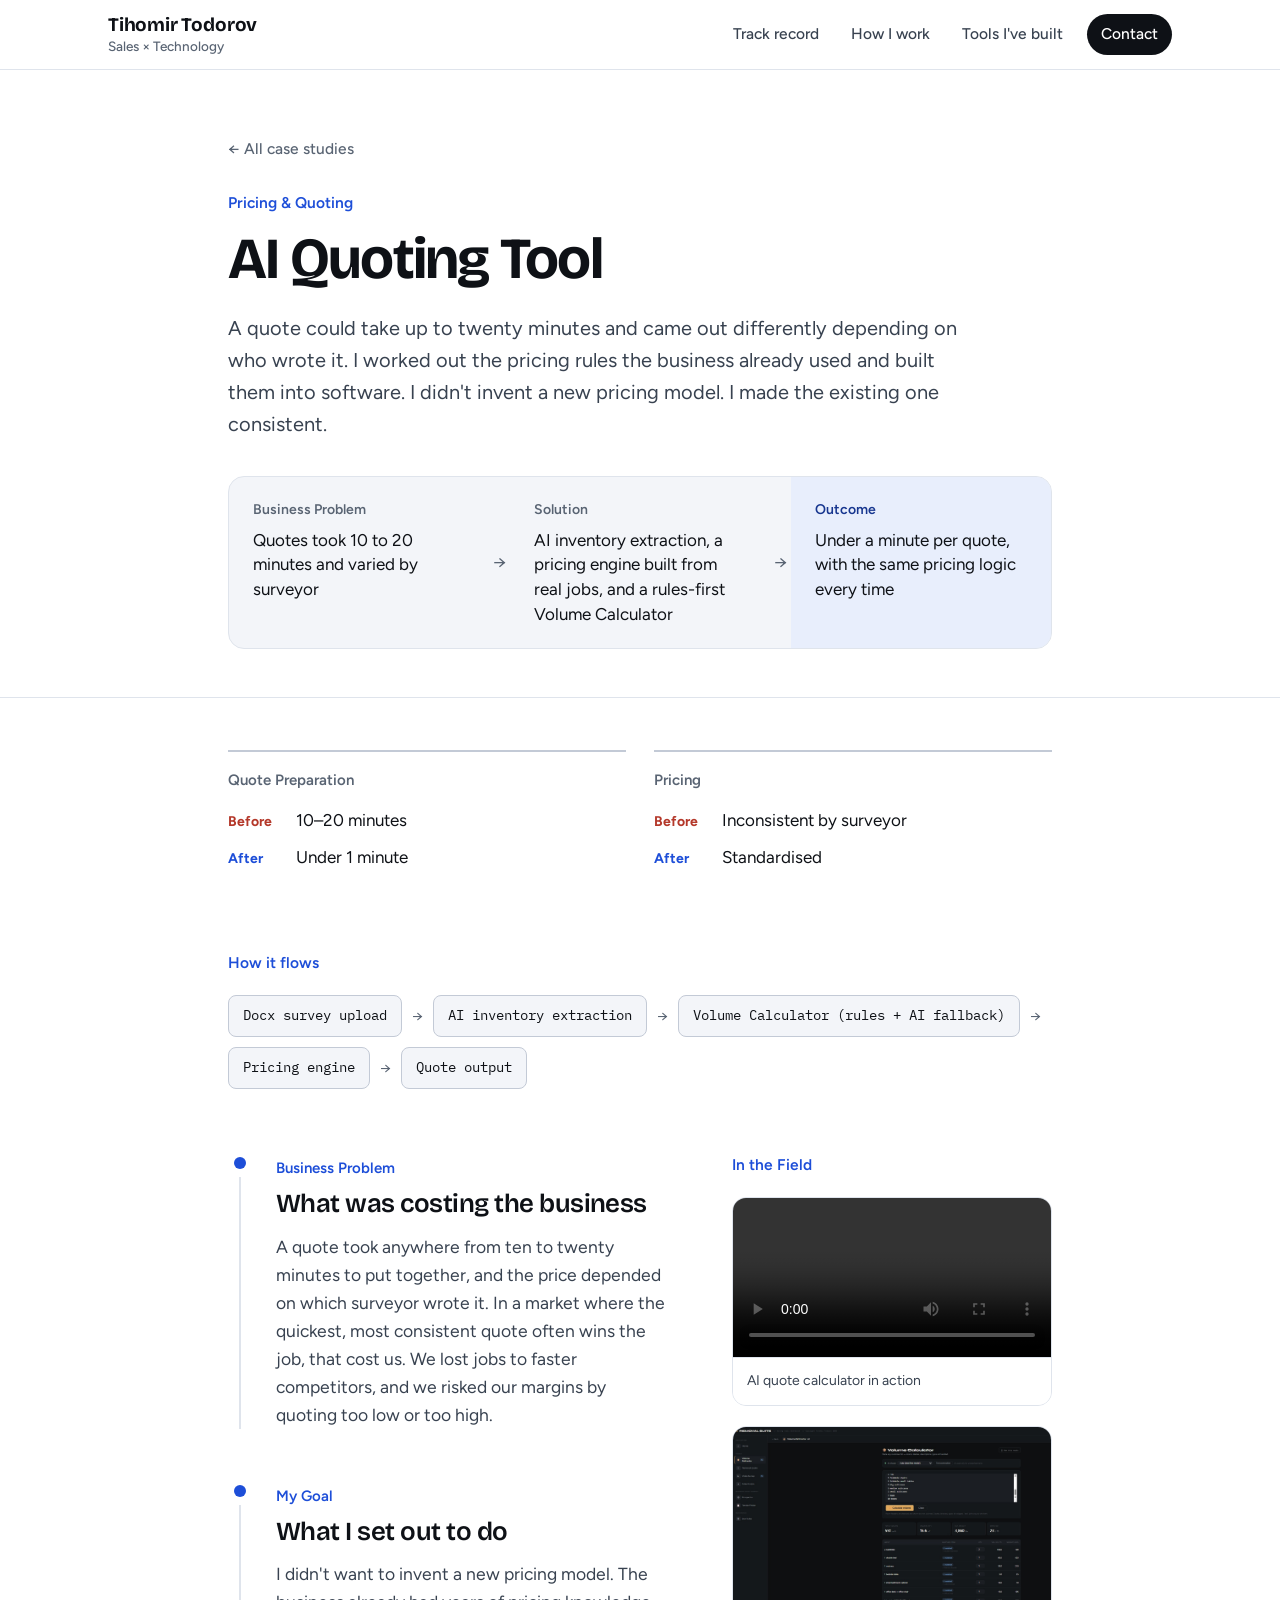
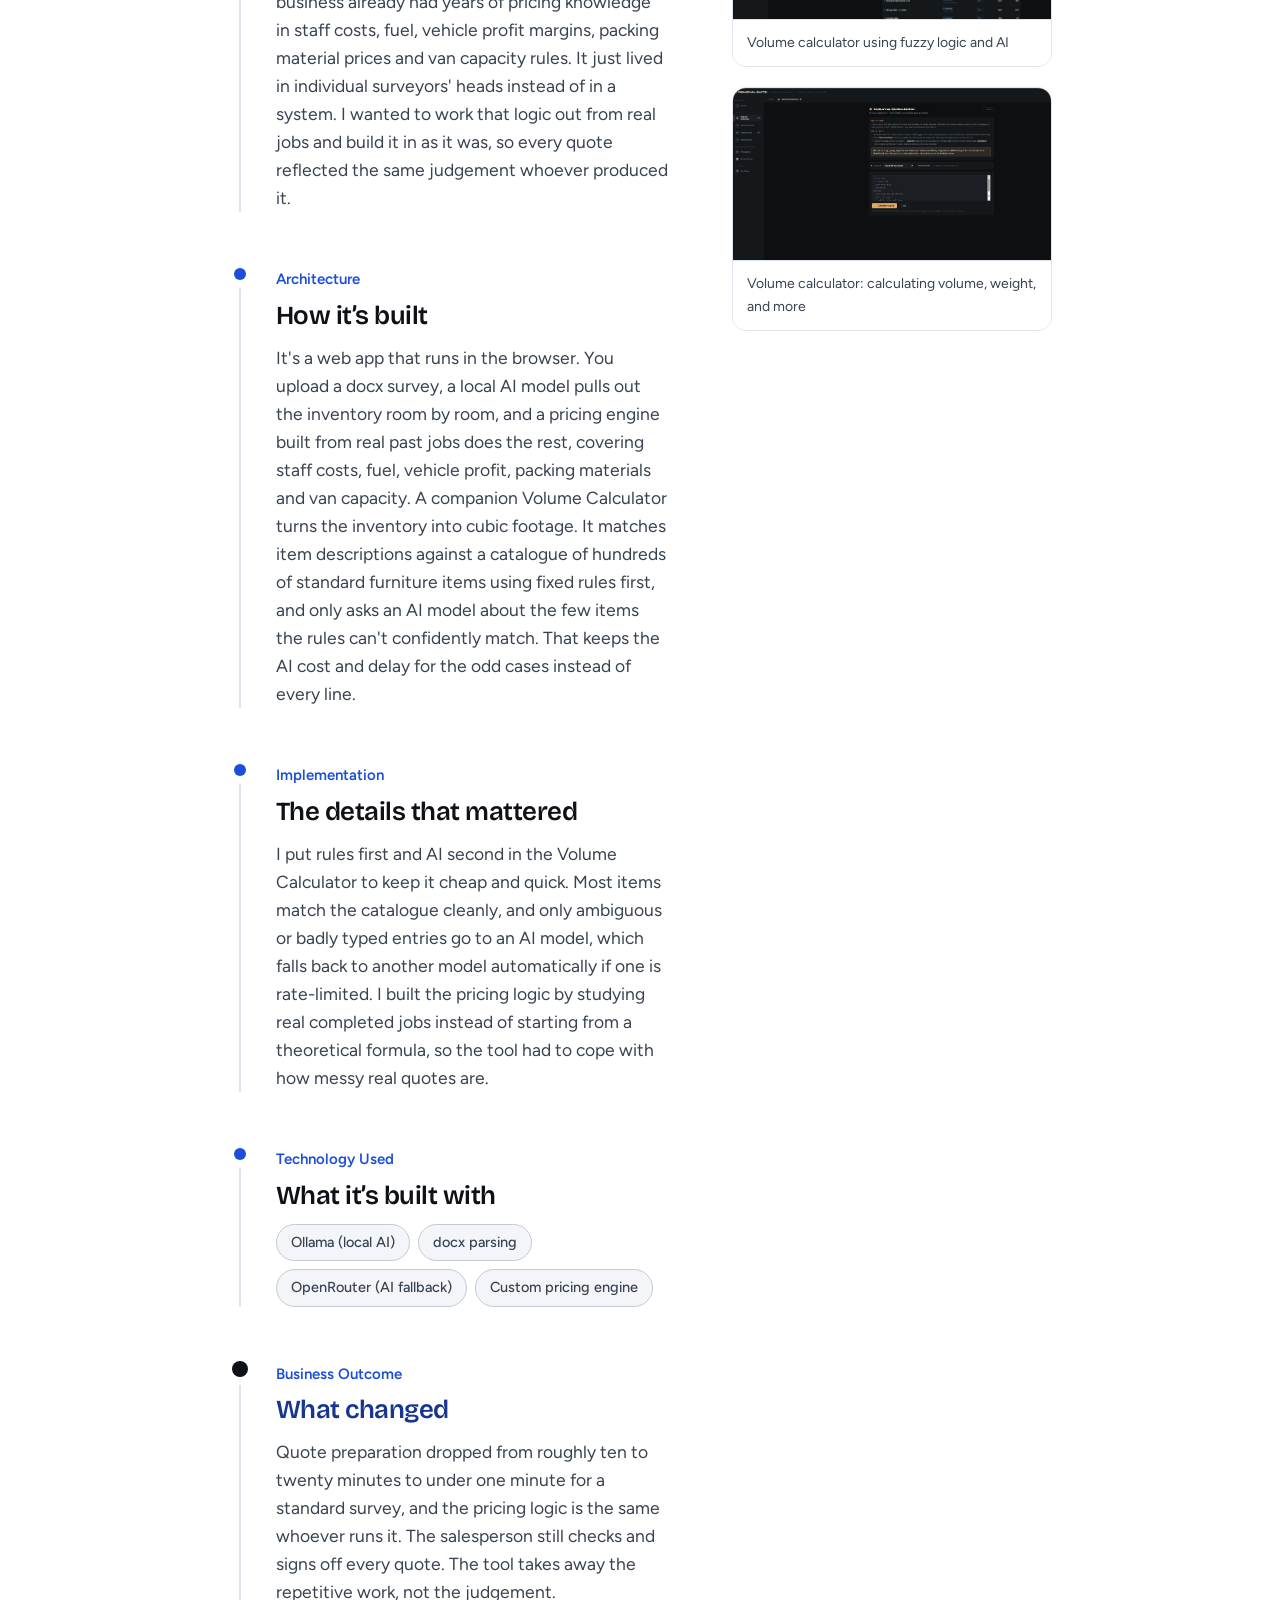
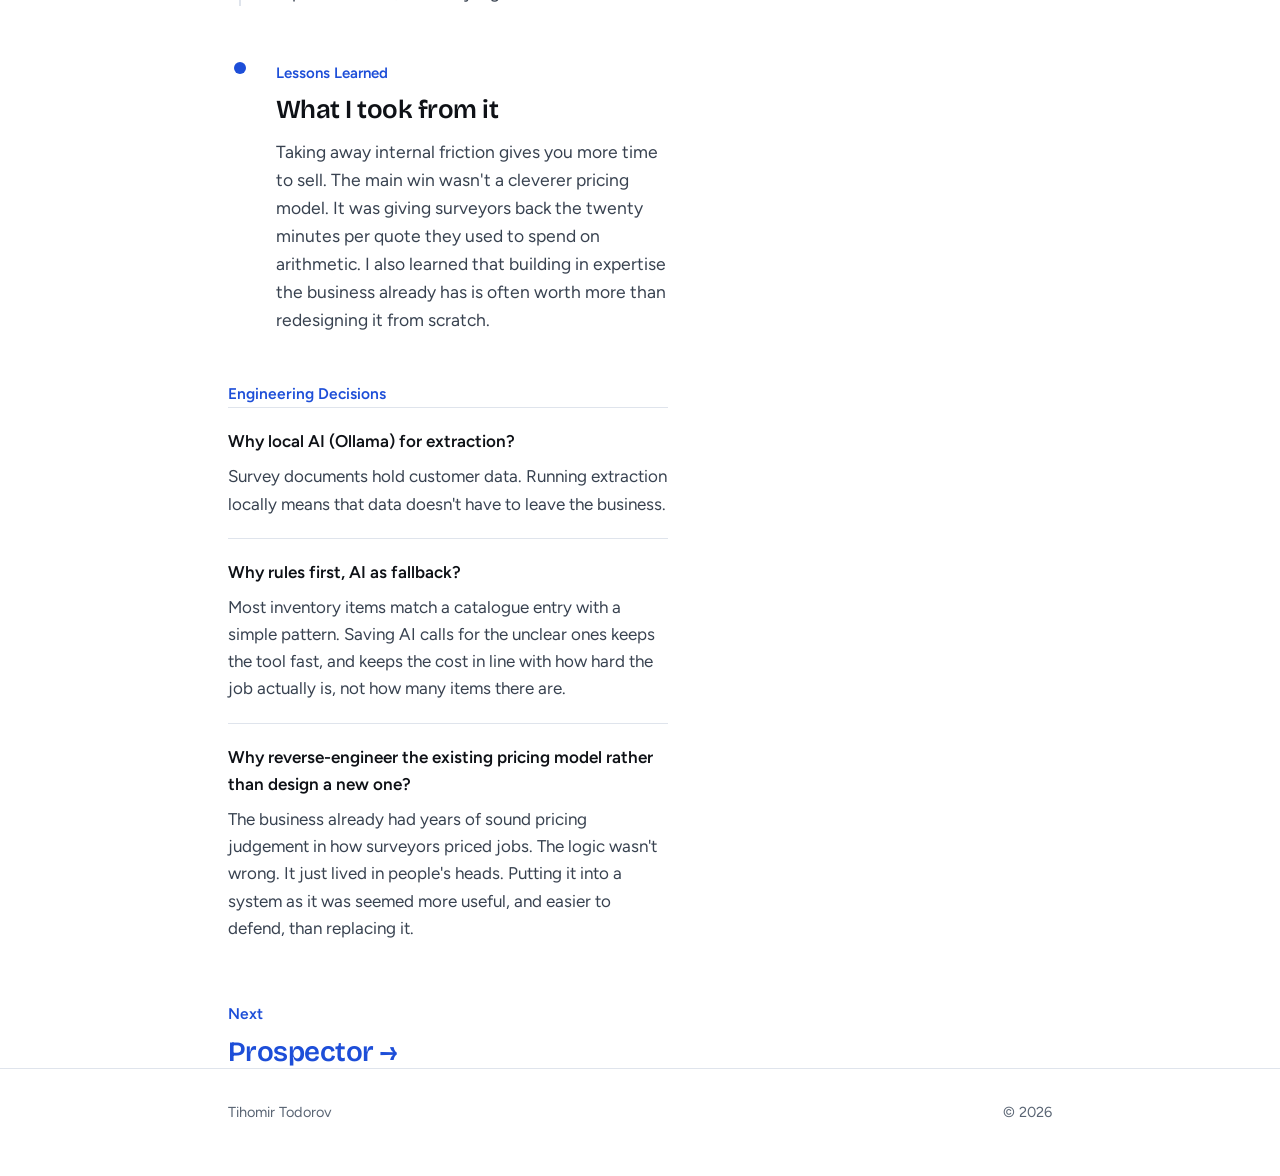
==== commit a570dd94: "Add files via upload" ====
--- a/work/ai-quoting-system.html
+++ b/work/ai-quoting-system.html
@@ -3,22 +3,21 @@
 <head>
 <meta charset="UTF-8" />
 <meta name="viewport" content="width=device-width, initial-scale=1.0" />
-<title>AI Quoting System — Tihomir Todorov</title>
-<meta name="description" content="Quote preparation took up to twenty minutes and varied by whoever wrote it. I reverse-engineered the business’s existing pricing logic and encoded it into software — I didn’t invent a new pricing model, I standardised the real one." />
+<title>AI Quoting Tool | Tihomir Todorov</title>
+<meta name="description" content="A quote could take up to twenty minutes and came out differently depending on who wrote it. I worked out the pricing rules the business already used and built them into software. I didn't invent a new pricing model. I made the existing one consistent." />
 <link rel="preconnect" href="https://fonts.googleapis.com">
 <link rel="preconnect" href="https://fonts.gstatic.com" crossorigin>
-<link href="https://fonts.googleapis.com/css2?family=Fraunces:opsz,wght@9..144,400;9..144,500;9..144,600&family=IBM+Plex+Sans:wght@400;500;600&family=IBM+Plex+Mono:wght@400;500&display=swap" rel="stylesheet">
 <link rel="stylesheet" href="../styles/tokens.css">
 <link rel="stylesheet" href="../styles/global.css">
 </head>
 <body>
 <header class="site-nav">
   <div class="site-nav__inner">
-    <a class="site-nav__logo" href="../index.html">Tihomir Todorov<span class="site-nav__logo-sub">Commercial Systems Builder</span></a>
+    <a class="site-nav__logo" href="../index.html">Tihomir Todorov<span class="site-nav__logo-sub">Sales × Technology</span></a>
     <ul class="site-nav__links">
-      <li><a href="../index.html#track-record">Track Record</a></li>
-      <li><a href="../index.html#case-studies">Case Studies</a></li>
-      <li><a href="../index.html#how-i-work">How I Work</a></li>
+      <li><a href="../index.html#track-record">Track record</a></li>
+      <li><a href="../index.html#how-i-work">How I work</a></li>
+      <li><a href="../index.html#case-studies">Tools I've built</a></li>
       <li><a href="../index.html#contact">Contact</a></li>
     </ul>
   </div>
@@ -28,22 +27,22 @@
   <div class="container">
     <a class="case-header__back" href="../index.html#case-studies">← All case studies</a>
     <p class="case-header__tag reveal">Pricing & Quoting</p>
-    <h1 class="case-header__title reveal">AI Quoting System</h1>
-    <p class="case-header__dek reveal">Quote preparation took up to twenty minutes and varied by whoever wrote it. I reverse-engineered the business’s existing pricing logic and encoded it into software — I didn’t invent a new pricing model, I standardised the real one.</p>
+    <h1 class="case-header__title reveal">AI Quoting Tool</h1>
+    <p class="case-header__dek reveal">A quote could take up to twenty minutes and came out differently depending on who wrote it. I worked out the pricing rules the business already used and built them into software. I didn't invent a new pricing model. I made the existing one consistent.</p>
     <div class="outcome-card reveal">
     <div class="outcome-card__cell">
       <div class="outcome-card__label">Business Problem</div>
-      <div class="outcome-card__value">Quotes took 10–20 minutes and varied by surveyor</div>
+      <div class="outcome-card__value">Quotes took 10 to 20 minutes and varied by surveyor</div>
     </div>
     <div class="outcome-card__arrow" aria-hidden="true">→</div>
     <div class="outcome-card__cell">
       <div class="outcome-card__label">Solution</div>
-      <div class="outcome-card__value">AI extraction + reverse-engineered pricing engine + rules-first Volume Calculator</div>
+      <div class="outcome-card__value">AI inventory extraction, a pricing engine built from real jobs, and a rules-first Volume Calculator</div>
     </div>
     <div class="outcome-card__arrow" aria-hidden="true">→</div>
     <div class="outcome-card__cell outcome-card__cell--outcome">
       <div class="outcome-card__label">Outcome</div>
-      <div class="outcome-card__value">Under 1 minute per quote, with standardised pricing logic</div>
+      <div class="outcome-card__value">Under a minute per quote, with the same pricing logic every time</div>
     </div>
   </div>
   </div>
@@ -76,7 +75,7 @@
   </div>
 
   <div class="section--tight">
-    <p class="section__eyebrow reveal" style="margin-top:var(--space-5)">System Flow</p>
+    <p class="section__eyebrow reveal" style="margin-top:var(--space-5)">How it flows</p>
     <div class="flow-diagram reveal" aria-label="System flow diagram">
     <span class="flow-step">Docx survey upload</span><span class="flow-arrow" aria-hidden="true">→</span><span class="flow-step">AI inventory extraction</span><span class="flow-arrow" aria-hidden="true">→</span><span class="flow-step">Volume Calculator (rules + AI fallback)</span><span class="flow-arrow" aria-hidden="true">→</span><span class="flow-step">Pricing engine</span><span class="flow-arrow" aria-hidden="true">→</span><span class="flow-step">Quote output</span>
   </div>
@@ -94,7 +93,7 @@
       <div class="stage__content">
         <span class="stage__label">Business Problem</span>
         <h3 class="stage__title">What was costing the business</h3>
-        <p class="stage__body">Quotes took anywhere from ten to twenty minutes to prepare, and pricing varied depending on which surveyor wrote it. In a market where the fastest, most consistent quote often wins the job, that variability was a direct cost — both in lost deals to faster competitors and in margin risk from under- or over-quoting.</p>
+        <p class="stage__body">A quote took anywhere from ten to twenty minutes to put together, and the price depended on which surveyor wrote it. In a market where the quickest, most consistent quote often wins the job, that cost us. We lost jobs to faster competitors, and we risked our margins by quoting too low or too high.</p>
       </div>
     </div>
 
@@ -106,7 +105,7 @@
       <div class="stage__content">
         <span class="stage__label">My Goal</span>
         <h3 class="stage__title">What I set out to do</h3>
-        <p class="stage__body">Deliberately not to invent a new pricing model. The business already had years of operational pricing knowledge — staff cost, fuel, vehicle profit margins, packing material pricing, van capacity rules — it just lived in individual surveyors' heads rather than in a system. My goal was to reverse-engineer that existing logic from real jobs and encode it faithfully, so every quote reflected the same commercial judgement regardless of who produced it.</p>
+        <p class="stage__body">I didn't want to invent a new pricing model. The business already had years of pricing knowledge in staff costs, fuel, vehicle profit margins, packing material prices and van capacity rules. It just lived in individual surveyors' heads instead of in a system. I wanted to work that logic out from real jobs and build it in as it was, so every quote reflected the same judgement whoever produced it.</p>
       </div>
     </div>
 
@@ -118,7 +117,7 @@
       <div class="stage__content">
         <span class="stage__label">Architecture</span>
         <h3 class="stage__title">How it’s built</h3>
-        <p class="stage__body">A client-side web app that accepts a docx survey upload, extracts room-by-room inventory using a local AI model, and runs it through a pricing engine built directly from real historical jobs — covering staff costs, fuel, vehicle profit, packing materials, and van capacity constraints. A companion Volume Calculator handles the inventory-to-cubic-footage step: it matches item descriptions against a catalogue of hundreds of standard furniture items using a deterministic rules engine first, and only calls an AI model for the handful of items the rules can't confidently match — keeping AI cost and latency reserved for genuine edge cases rather than every line item.</p>
+        <p class="stage__body">It's a web app that runs in the browser. You upload a docx survey, a local AI model pulls out the inventory room by room, and a pricing engine built from real past jobs does the rest, covering staff costs, fuel, vehicle profit, packing materials and van capacity. A companion Volume Calculator turns the inventory into cubic footage. It matches item descriptions against a catalogue of hundreds of standard furniture items using fixed rules first, and only asks an AI model about the few items the rules can't confidently match. That keeps the AI cost and delay for the odd cases instead of every line.</p>
       </div>
     </div>
 
@@ -130,7 +129,7 @@
       <div class="stage__content">
         <span class="stage__label">Implementation</span>
         <h3 class="stage__title">The details that mattered</h3>
-        <p class="stage__body">The rules-first, AI-fallback design in the Volume Calculator was a deliberate cost and speed decision: most inventory items match cleanly against the catalogue with rule-based matching, and only genuinely ambiguous or typo-heavy entries get sent to an AI model, with automatic fallback across models if one is rate-limited. The pricing logic itself came from studying real completed jobs rather than working from a theoretical formula, which meant the tool had to accommodate the actual messiness of real quotes, not an idealised version of them.</p>
+        <p class="stage__body">I put rules first and AI second in the Volume Calculator to keep it cheap and quick. Most items match the catalogue cleanly, and only ambiguous or badly typed entries go to an AI model, which falls back to another model automatically if one is rate-limited. I built the pricing logic by studying real completed jobs instead of starting from a theoretical formula, so the tool had to cope with how messy real quotes are.</p>
       </div>
     </div>
 
@@ -154,7 +153,7 @@
       <div class="stage__content">
         <span class="stage__label">Business Outcome</span>
         <h3 class="stage__title">What changed</h3>
-        <p class="stage__body">Quote preparation reduced from approximately ten to twenty minutes to under one minute for a standard survey, while applying consistent commercial pricing logic regardless of who runs the quote. The salesperson still reviews and finalises every output — the tool removes the repetitive manual work, not the judgement.</p>
+        <p class="stage__body">Quote preparation dropped from roughly ten to twenty minutes to under one minute for a standard survey, and the pricing logic is the same whoever runs it. The salesperson still checks and signs off every quote. The tool takes away the repetitive work, not the judgement.</p>
       </div>
     </div>
 
@@ -166,7 +165,7 @@
       <div class="stage__content">
         <span class="stage__label">Lessons Learned</span>
         <h3 class="stage__title">What I took from it</h3>
-        <p class="stage__body">Removing internal friction creates more selling time — the real win here wasn't a smarter pricing model, it was giving surveyors back the twenty minutes per quote they used to spend on arithmetic. I also learned that encoding existing expertise faithfully is often more valuable, and more defensible, than trying to redesign it from scratch.</p>
+        <p class="stage__body">Taking away internal friction gives you more time to sell. The main win wasn't a cleverer pricing model. It was giving surveyors back the twenty minutes per quote they used to spend on arithmetic. I also learned that building in expertise the business already has is often worth more than redesigning it from scratch.</p>
       </div>
     </div>
   </div>
@@ -175,21 +174,16 @@
         <p class="section__eyebrow reveal">Engineering Decisions</p>
         <div class="rationale reveal">
     <div class="rationale__q">Why local AI (Ollama) for extraction?</div>
-    <div class="rationale__a">Survey documents contain customer data. Running extraction locally means that data never has to leave the business.</div>
+    <div class="rationale__a">Survey documents hold customer data. Running extraction locally means that data doesn't have to leave the business.</div>
   </div>
 <div class="rationale reveal">
     <div class="rationale__q">Why rules first, AI as fallback?</div>
-    <div class="rationale__a">Most inventory items match a known catalogue entry with a simple pattern. Reserving AI calls for genuinely ambiguous items keeps the tool fast and keeps AI cost proportional to actual difficulty, not total volume.</div>
+    <div class="rationale__a">Most inventory items match a catalogue entry with a simple pattern. Saving AI calls for the unclear ones keeps the tool fast, and keeps the cost in line with how hard the job actually is, not how many items there are.</div>
   </div>
 <div class="rationale reveal">
     <div class="rationale__q">Why reverse-engineer the existing pricing model rather than design a new one?</div>
-    <div class="rationale__a">The business already had years of correct commercial judgement built into how surveyors priced jobs. The risk wasn’t that the logic was wrong — it was that it only lived in people’s heads. Encoding it faithfully was more valuable, and more defensible, than replacing it.</div>
-  </div>
-      </div>
-
-      <div class="section--tight">
-        <p class="section__eyebrow reveal">Under the Hood</p>
-        
+    <div class="rationale__a">The business already had years of sound pricing judgement in how surveyors priced jobs. The logic wasn't wrong. It just lived in people's heads. Putting it into a system as it was seemed more useful, and easier to defend, than replacing it.</div>
+  </div>
       </div>
     </div>
 
@@ -207,8 +201,8 @@
         <div class="aside-shot__caption">Volume calculator using fuzzy logic and AI</div>
       </div>
 <div class="aside-shot reveal">
-        <img src="../assets/Calculator1.jpg" alt="Volume calculator — calculating volume, weight, and more" loading="lazy">
-        <div class="aside-shot__caption">Volume calculator — calculating volume, weight, and more</div>
+        <img src="../assets/Calculator1.jpg" alt="Volume calculator: calculating volume, weight, and more" loading="lazy">
+        <div class="aside-shot__caption">Volume calculator: calculating volume, weight, and more</div>
       </div>
     </div>
   </div>
@@ -223,8 +217,8 @@
 
 <footer class="footer">
   <div class="container footer__inner">
-    <span>Tihomir Todorov — Commercial Systems Builder</span>
-    <span>Copyright 2026</span>
+    <span>Tihomir Todorov</span>
+    <span>© 2026</span>
   </div>
 </footer>
 <script src="../assets/app.js" defer></script>
--- a/styles/tokens.css
+++ b/styles/tokens.css
@@ -1,39 +1,41 @@
 :root {
-  /* Color */
-  --paper: #F7F7F3;
-  --paper-raised: #FFFFFF;
-  --ink: #16191C;
-  --ink-soft: #52565A;
-  --ink-faint: #8A8D87;
-  --signal: #1F5F58;
-  --signal-soft: #E4EEEC;
-  --ledger: #A8672B;
-  --ledger-soft: #F5EBDF;
-  --line: #DEDCD3;
-  --line-strong: #C7C4B8;
-  --down: #A8402F;
+  /* ---- color ---- */
+  --paper:      #ffffff;   /* page background */
+  --paper-2:    #f3f5f9;   /* panels, tiles, image frames */
+  --ink:        #0e1116;
+  --ink-soft:   #384250;   /* body copy: strong contrast on white */
+  --ink-faint:  #596473;   /* small text: still passes AA on white */
+  --line:       #dfe4ec;
+  --line-strong:#c3cad6;
 
-  /* Type */
-  --font-display: 'Fraunces', Georgia, serif;
-  --font-body: 'IBM Plex Sans', -apple-system, sans-serif;
-  --font-mono: 'IBM Plex Mono', 'SF Mono', monospace;
+  --accent:     #1d4ed8;   /* cobalt blue */
+  --accent-2:   #17368f;
+  --accent-soft:#e8eefc;
+  --accent-on-dark:#a9bcff; /* accent for text on the dark panel */
 
-  /* Scale */
-  --space-1: 0.5rem;
-  --space-2: 1rem;
-  --space-3: 1.75rem;
-  --space-4: 2.75rem;
-  --space-5: 4.5rem;
-  --space-6: 7rem;
-  --space-7: 10rem;
-  --space-8: 13rem;
+  --before:     #b4382a;   /* "before" state */
+  --after:      var(--accent);
 
-  --radius: 4px;
-  --max-width: 1160px;
-  --measure: 62ch;
+  --code-bg:    #0f1319;
+  --code-text:  #e6eaf1;
+  --code-comment: #7f93a8;
+
+  /* ---- type ---- */
+  --font-display: 'Bricolage Grotesque', system-ui, sans-serif;
+  --font-body:    'Figtree', system-ui, sans-serif;
+  --font-mono:    'IBM Plex Mono', ui-monospace, monospace;
+
+  /* ---- space ---- */
+  --space-1: 4px;
+  --space-2: 8px;
+  --space-3: 14px;
+  --space-4: 22px;
+  --space-5: 34px;
+  --space-6: 52px;
+  --space-7: 76px;
+  --space-8: 108px;
+
+  --radius: 12px;
+  --container: 880px;
+  --container-wide: 1120px;
 }
-
-@media (prefers-color-scheme: dark) {
-  /* Intentionally not implementing a dark mode variant right now —
-     the editorial paper/ledger concept is the design, not a theme toggle. */
-}
--- a/styles/global.css
+++ b/styles/global.css
@@ -1,992 +1,262 @@
-@import './tokens.css';
-
-* { box-sizing: border-box; }
-html { scroll-behavior: smooth; }
-@media (prefers-reduced-motion: reduce) {
-  html { scroll-behavior: auto; }
-  *, *::before, *::after { animation-duration: 0.001ms !important; transition-duration: 0.001ms !important; }
-}
-
+@import url('https://fonts.googleapis.com/css2?family=Bricolage+Grotesque:opsz,wght@12..96,500;12..96,600;12..96,700&family=Figtree:wght@400;500;600;700&family=IBM+Plex+Mono:wght@400;500&display=swap');
+
+* , *::before, *::after { box-sizing: border-box; }
+html { scroll-behavior: smooth; scroll-padding-top: 88px; }
 body {
   margin: 0;
   background: var(--paper);
   color: var(--ink);
   font-family: var(--font-body);
-  font-size: 16px;
+  font-size: 18px;
   line-height: 1.6;
   -webkit-font-smoothing: antialiased;
-}
-
-h1, h2, h3, h4 {
-  font-family: var(--font-display);
-  font-weight: 500;
-  line-height: 1.1;
-  margin: 0;
-  letter-spacing: -0.01em;
-}
-
-p { margin: 0 0 1em; }
-a { color: inherit; }
-a:focus-visible, button:focus-visible, input:focus-visible {
-  outline: 2px solid var(--signal);
-  outline-offset: 3px;
-}
-
-.container {
-  max-width: var(--max-width);
-  margin: 0 auto;
-  padding: 0 var(--space-3);
-}
-
-/* ---------- Nav ---------- */
-.site-nav {
-  position: sticky;
-  top: 0;
-  z-index: 10;
-  background: rgba(247, 247, 243, 0.92);
-  backdrop-filter: blur(6px);
-  border-bottom: 1px solid var(--line);
-}
-.site-nav__inner {
-  display: flex;
-  align-items: center;
-  justify-content: space-between;
-  padding: var(--space-2) var(--space-3);
-  max-width: var(--max-width);
-  margin: 0 auto;
-  gap: var(--space-2);
-}
-@media (max-width: 640px) {
-  .site-nav__inner {
-    flex-direction: column;
-    align-items: flex-start;
-    gap: 0.6em;
-    padding: var(--space-2) var(--space-2);
-  }
-  .site-nav__links {
-    flex-wrap: wrap;
-    gap: var(--space-2);
-    row-gap: 0.3em;
-  }
-  .site-nav__links a { font-size: 0.82rem; }
-}
-.site-nav__logo {
-  font-family: var(--font-display);
-  font-size: 1.05rem;
-  text-decoration: none;
-  color: var(--ink);
-  display: flex;
-  flex-direction: column;
-  line-height: 1.2;
-}
-.site-nav__logo-sub {
-  font-family: var(--font-mono);
-  font-size: 0.68rem;
-  text-transform: uppercase;
-  letter-spacing: 0.08em;
-  color: var(--ink-faint);
-}
-.site-nav__links {
-  display: flex;
-  gap: var(--space-3);
-  list-style: none;
-  margin: 0;
-  padding: 0;
-}
-.site-nav__links a {
-  text-decoration: none;
-  font-size: 0.9rem;
-  color: var(--ink-soft);
-  position: relative;
-  padding-bottom: 2px;
-}
-.site-nav__links a::after {
-  content: '';
-  position: absolute;
-  left: 0;
-  bottom: 0;
-  width: 0;
-  height: 1px;
-  background: var(--signal);
-  transition: width 0.2s ease;
-}
-.site-nav__links a:hover { color: var(--ink); }
-.site-nav__links a:hover::after { width: 100%; }
-
-/* ---------- Hero ---------- */
-.hero {
-  padding: var(--space-7) 0 var(--space-5);
-  border-bottom: 1px solid var(--line);
-}
-.hero__grid {
-  display: grid;
-  grid-template-columns: 1fr 280px;
-  gap: var(--space-5);
-  align-items: start;
-}
-@media (max-width: 860px) {
-  .hero__grid { grid-template-columns: 1fr; }
-  .hero__portrait { display: none; }
-}
-.hero__portrait {
-  width: 100%;
-  aspect-ratio: 4 / 5;
-  border-radius: var(--radius);
-  overflow: hidden;
-  background: var(--paper-raised);
-  border: 1px solid var(--line);
-}
-.hero__portrait img {
-  width: 100%;
-  height: 100%;
-  object-fit: cover;
-  filter: grayscale(1) contrast(1.05);
-  display: block;
-}
-.hero__name {
-  font-size: clamp(1.6rem, 3vw, 2rem);
-  letter-spacing: -0.01em;
-}
-.hero__role {
-  font-family: var(--font-mono);
-  font-size: 0.85rem;
-  text-transform: uppercase;
-  letter-spacing: 0.08em;
-  color: var(--signal);
-  margin-top: 0.4em;
-}
-.hero__eyebrow {
-  font-family: var(--font-mono);
-  font-size: 0.78rem;
-  text-transform: uppercase;
-  letter-spacing: 0.08em;
-  color: var(--signal);
-  margin-bottom: var(--space-2);
-}
-.hero__headline {
-  margin-top: var(--space-3);
-  font-size: clamp(2.4rem, 6vw, 4.2rem);
-  max-width: 16ch;
-}
-.hero__subhead {
-  margin-top: var(--space-3);
-  max-width: var(--measure);
-  font-size: 1.15rem;
-  color: var(--ink-soft);
-}
-.hero__thesis {
-  margin-top: var(--space-5);
-  padding-top: var(--space-4);
-  border-top: 1px solid var(--line);
-  font-family: var(--font-display);
-  font-style: italic;
-  font-size: 1.35rem;
-  line-height: 1.5;
-  max-width: 46ch;
-  color: var(--ink);
-}
-.hero__differentiator {
-  margin-top: var(--space-3);
-  max-width: var(--measure);
-  font-size: 1rem;
-  color: var(--ink-soft);
-  line-height: 1.7;
-}
-.hero__differentiator strong { color: var(--ink); font-weight: 600; }
-
-/* ---------- Metric strip ---------- */
-.metric-strip {
-  display: grid;
-  grid-template-columns: repeat(4, 1fr);
-  gap: var(--space-3);
-  margin-top: var(--space-5);
-}
-.metric__value {
-  font-family: var(--font-mono);
-  font-size: 1.9rem;
-  color: var(--ledger);
-}
-.metric__label {
-  font-size: 0.82rem;
-  color: var(--ink-soft);
-  margin-top: 0.25em;
-}
+  text-rendering: optimizeLegibility;
+}
+img, video { max-width: 100%; display: block; }
+a { color: inherit; text-decoration: none; }
+h1, h2, h3 { font-family: var(--font-display); font-weight: 600; line-height: 1.12; margin: 0; letter-spacing: -0.02em; }
+p { margin: 0; }
+ul { margin: 0; padding: 0; list-style: none; }
+
+:focus-visible { outline: 3px solid var(--accent); outline-offset: 3px; border-radius: 6px; }
+.skip-link { position: absolute; left: 16px; top: -60px; z-index: 300; background: var(--ink); color: #fff; padding: 10px 16px; border-radius: 8px; font-weight: 600; }
+.skip-link:focus { top: 12px; }
+
+.container { max-width: var(--container); margin: 0 auto; padding-left: 28px; padding-right: 28px; }
+.container--wide { max-width: var(--container-wide); }
+
+/* .reveal is kept so older pages don't break, but content is always visible */
+.reveal { opacity: 1; transform: none; }
+
+/* ---------- NAV ---------- */
+.site-nav { position: sticky; top: 0; z-index: 50; background: rgba(255,255,255,0.9); backdrop-filter: blur(10px); -webkit-backdrop-filter: blur(10px); border-bottom: 1px solid var(--line); }
+.site-nav__inner { max-width: var(--container-wide); margin: 0 auto; padding: 14px 28px; display: flex; align-items: center; justify-content: space-between; gap: 20px; }
+.site-nav__logo { font-family: var(--font-display); font-size: 19px; font-weight: 700; letter-spacing: -0.01em; display: flex; flex-direction: column; line-height: 1.2; }
+.site-nav__logo-sub { font-family: var(--font-body); font-size: 13.5px; font-weight: 500; color: var(--ink-faint); letter-spacing: 0; margin-top: 1px; }
+.site-nav__links { display: flex; gap: 4px; align-items: center; }
+.site-nav__links a { display: block; font-size: 15.5px; font-weight: 500; color: var(--ink-soft); padding: 8px 14px; border-radius: 999px; }
+.site-nav__links a:hover { background: var(--accent-soft); color: var(--accent-2); }
+.site-nav__links li:last-child a { background: var(--ink); color: #fff; margin-left: 6px; }
+.site-nav__links li:last-child a:hover { background: var(--accent); color: #fff; }
 @media (max-width: 720px) {
-  .metric-strip { grid-template-columns: repeat(2, 1fr); }
-}
-
-/* ---------- Section ---------- */
-.section {
-  padding: var(--space-6) 0;
-  border-bottom: 1px solid var(--line);
-}
-.section--tight { padding: var(--space-5) 0; }
-.section__eyebrow {
-  font-family: var(--font-mono);
-  font-size: 0.78rem;
-  text-transform: uppercase;
-  letter-spacing: 0.08em;
-  color: var(--ink-faint);
-  margin-bottom: var(--space-1);
-}
-.section__title {
-  font-size: clamp(1.6rem, 3vw, 2.2rem);
-  max-width: 24ch;
-}
-.section__intro {
-  margin-top: var(--space-2);
-  max-width: 60ch;
-  color: var(--ink-soft);
-  font-size: 1.05rem;
-}
-
-/* ---------- Track record (ledger table) ---------- */
-.ledger {
-  margin-top: var(--space-4);
-  border: 1px solid var(--line-strong);
-  border-radius: var(--radius);
-  overflow: hidden;
-  background: var(--paper-raised);
-}
-.ledger__scroll {
-  overflow-x: auto;
-}
-.ledger table {
-  width: 100%;
-  border-collapse: collapse;
-  font-family: var(--font-mono);
-  font-size: 0.88rem;
-}
-.ledger th {
-  text-align: left;
-  font-family: var(--font-body);
-  font-weight: 500;
-  font-size: 0.78rem;
-  text-transform: uppercase;
-  letter-spacing: 0.04em;
-  color: var(--ink-faint);
-  padding: 0.7em 1em;
-  border-bottom: 1px solid var(--line);
-  background: var(--paper);
-  white-space: nowrap;
-}
-.ledger td {
-  padding: 0.7em 1em;
-  border-bottom: 1px solid var(--line);
-  white-space: nowrap;
-}
-.ledger tr:last-child td { border-bottom: none; }
-.ledger td.num { text-align: right; }
-.ledger tr.is-down td.sales { color: var(--down); }
-.ledger-note {
-  font-family: var(--font-body);
-  font-size: 0.82rem;
-  color: var(--ink-faint);
-  font-style: italic;
-  white-space: normal;
-  min-width: 220px;
-}
-.ledger-bar-row td { padding: 0.4em 1em 1em; }
-.ledger-bar {
-  height: 6px;
-  border-radius: 3px;
-  background: var(--signal);
-}
-.ledger-bar.is-down { background: var(--down); opacity: 0.75; }
-
-.headline-stat {
-  display: flex;
-  gap: var(--space-5);
-  margin-top: var(--space-4);
-  flex-wrap: wrap;
-}
-.headline-stat__value {
-  font-family: var(--font-mono);
-  font-size: 2.4rem;
-  color: var(--ledger);
-}
-.headline-stat__label {
-  font-size: 0.9rem;
-  color: var(--ink-soft);
-  max-width: 22ch;
-}
-
-/* ---------- Case study cards ---------- */
-.case-grid {
-  margin-top: var(--space-4);
-  display: grid;
-  grid-template-columns: repeat(2, 1fr);
-  gap: 1px;
-  background: var(--line);
-  border: 1px solid var(--line);
-}
-@media (max-width: 780px) {
-  .case-grid { grid-template-columns: 1fr; }
-}
-.case-card {
-  background: var(--paper-raised);
-  padding: var(--space-4);
-  text-decoration: none;
-  color: var(--ink);
-  display: flex;
-  flex-direction: column;
-  transition: transform 0.2s ease, box-shadow 0.2s ease, background 0.2s ease;
-  position: relative;
-}
-.case-card:hover {
-  background: var(--paper-raised);
-  transform: translateY(-3px);
-  box-shadow: 0 12px 24px -16px rgba(22, 25, 28, 0.25);
-  z-index: 1;
-}
-.case-card:hover .case-card__cta { color: var(--signal); }
-.case-card__cta { transition: color 0.15s ease; }
-.case-card__tag {
-  font-family: var(--font-mono);
-  font-size: 0.75rem;
-  text-transform: uppercase;
-  letter-spacing: 0.06em;
-  color: var(--signal);
-}
-.case-card__title {
-  font-size: 1.5rem;
-  margin-top: 0.5em;
-}
-.case-card__dek {
-  margin-top: 0.6em;
-  color: var(--ink-soft);
-  font-size: 0.95rem;
-  flex-grow: 1;
-}
-.case-card__cta {
-  margin-top: var(--space-2);
-  font-family: var(--font-mono);
-  font-size: 0.82rem;
-  color: var(--ink);
-}
-
-/* ---------- Other work grid ---------- */
-.other-grid {
-  margin-top: var(--space-4);
-  display: grid;
-  grid-template-columns: repeat(3, 1fr);
-  gap: var(--space-4);
-}
-@media (max-width: 780px) {
-  .other-grid { grid-template-columns: 1fr; }
-}
-.other-item__title {
-  font-size: 1.05rem;
-  font-family: var(--font-body);
-  font-weight: 600;
-}
-.other-item__body {
-  margin-top: 0.4em;
-  font-size: 0.92rem;
-  color: var(--ink-soft);
-}
-
-/* ---------- Tech list ---------- */
-.tech-list {
-  margin-top: var(--space-4);
-  display: flex;
-  flex-direction: column;
-}
-.tech-item {
-  display: grid;
-  grid-template-columns: 220px 1fr;
-  gap: var(--space-3);
-  padding: var(--space-2) 0;
-  border-top: 1px solid var(--line);
-}
-.tech-item:last-child { border-bottom: 1px solid var(--line); }
-.tech-item__name {
-  font-family: var(--font-mono);
-  font-size: 0.95rem;
-  color: var(--ink);
-}
-.tech-item__reason {
-  color: var(--ink-soft);
-  font-size: 0.95rem;
-}
-@media (max-width: 640px) {
-  .tech-item { grid-template-columns: 1fr; gap: 0.3em; }
-}
-
-/* ---------- Currently building ---------- */
-.building-grid {
-  margin-top: var(--space-4);
-  display: grid;
-  grid-template-columns: repeat(auto-fit, minmax(200px, 1fr));
-  gap: var(--space-3);
-}
-@media (max-width: 780px) {
-  .building-grid { grid-template-columns: repeat(2, 1fr); }
-}
-.building-item {
-  border: 1px solid var(--line);
-  border-radius: var(--radius);
-  padding: var(--space-3);
-  background: var(--paper-raised);
-  transition: transform 0.2s ease, box-shadow 0.2s ease;
-}
-.building-item:hover {
-  transform: translateY(-2px);
-  box-shadow: 0 10px 20px -16px rgba(22, 25, 28, 0.3);
-}
-.building-item__dot {
-  width: 8px;
-  height: 8px;
-  border-radius: 50%;
-  background: var(--signal);
-  margin-bottom: var(--space-2);
-}
-.building-item__title {
-  font-family: var(--font-body);
-  font-weight: 600;
-  font-size: 0.95rem;
-}
-.building-item__body {
-  margin-top: 0.4em;
-  font-size: 0.85rem;
-  color: var(--ink-soft);
-}
-
-/* ---------- How I Work ---------- */
-.principles {
-  margin-top: var(--space-4);
-  display: grid;
-  grid-template-columns: repeat(4, 1fr);
-  gap: var(--space-3);
-}
-@media (max-width: 780px) {
-  .principles { grid-template-columns: repeat(2, 1fr); }
-}
-.principle__index {
-  font-family: var(--font-mono);
-  font-size: 0.8rem;
-  color: var(--signal);
-}
-.principle__title {
-  font-family: var(--font-display);
-  font-size: 1.2rem;
-  margin-top: 0.4em;
-}
-.principle__body {
-  margin-top: 0.4em;
-  font-size: 0.9rem;
-  color: var(--ink-soft);
-}
-
-/* ---------- Case study page: the schematic spine ---------- */
-.case-header {
-  padding: var(--space-6) 0 var(--space-5);
-  border-bottom: 1px solid var(--line);
-}
-.case-header__back {
-  font-family: var(--font-mono);
-  font-size: 0.82rem;
-  color: var(--ink-soft);
-  text-decoration: none;
-}
-.case-header__back:hover { color: var(--ink); }
-.case-header__tag {
-  font-family: var(--font-mono);
-  font-size: 0.8rem;
-  text-transform: uppercase;
-  letter-spacing: 0.06em;
-  color: var(--signal);
-  margin-top: var(--space-3);
-}
-.case-header__title {
-  font-size: clamp(2rem, 5vw, 3rem);
-  margin-top: 0.3em;
-  max-width: 20ch;
-}
-.case-header__dek {
-  margin-top: var(--space-2);
-  max-width: 56ch;
-  font-size: 1.1rem;
-  color: var(--ink-soft);
-}
-
-.spine {
-  padding: var(--space-5) 0;
-}
-.stage {
-  display: grid;
-  grid-template-columns: 24px 1fr;
-  gap: var(--space-4);
-  padding-bottom: var(--space-5);
-}
-.stage:last-child { padding-bottom: 0; }
-.stage__rail {
-  display: flex;
-  flex-direction: column;
-  align-items: center;
-}
-.stage__node {
-  width: 11px;
-  height: 11px;
-  border-radius: 50%;
-  background: var(--signal);
-  border: 2px solid var(--paper);
-  box-shadow: 0 0 0 1px var(--signal);
-  flex-shrink: 0;
-  margin-top: 0.3em;
-}
-.stage__line {
-  width: 2px;
-  flex-grow: 1;
-  background: var(--line-strong);
-  margin-top: 6px;
-}
-.stage__label {
-  font-family: var(--font-mono);
-  font-size: 0.8rem;
-  text-transform: uppercase;
-  letter-spacing: 0.06em;
-  color: var(--ink-faint);
-}
-.stage__title {
-  font-size: 1.5rem;
-  margin-top: 0.3em;
-}
-.stage__body {
-  margin-top: var(--space-2);
-  max-width: var(--measure);
-  color: var(--ink-soft);
-  font-size: 1.02rem;
-  line-height: 1.75;
-}
-.stage--outcome .stage__title,
-.stage--lessons .stage__title { color: var(--signal); }
-
-@media (max-width: 640px) {
-  .spine { gap: var(--space-2); }
-  .spine__rail { width: 16px; }
-}
-
-/* ---------- Closing / What's Next ---------- */
-.contact {
-  text-align: left;
-}
-.contact__title {
-  font-size: clamp(1.8rem, 4vw, 2.6rem);
-  max-width: 22ch;
-}
-.contact__vision {
-  margin-top: var(--space-3);
-  max-width: var(--measure);
-  font-size: 1.08rem;
-  color: var(--ink-soft);
-  line-height: 1.75;
-}
-.contact__links {
-  margin-top: var(--space-4);
-  display: flex;
-  gap: var(--space-3);
-  flex-wrap: wrap;
-}
-.contact__links a {
-  font-family: var(--font-mono);
-  font-size: 0.95rem;
-  text-decoration: none;
-  border-bottom: 1px solid var(--ink);
-  padding-bottom: 2px;
-  transition: color 0.15s ease, border-color 0.15s ease;
-}
-.contact__links a:hover { color: var(--signal); border-color: var(--signal); }
-
-/* ---------- Footer ---------- */
-.footer {
-  padding: var(--space-4) 0;
-}
-.footer__inner {
-  display: flex;
-  justify-content: space-between;
-  font-size: 0.82rem;
-  color: var(--ink-faint);
-  flex-wrap: wrap;
-  gap: var(--space-1);
-}
-
-/* ---------- Buttons / links ---------- */
-.btn-link {
-  display: inline-block;
-  font-family: var(--font-mono);
-  font-size: 0.88rem;
-  text-decoration: none;
-  color: var(--ink);
-  border-bottom: 1px solid var(--ink);
-  padding-bottom: 2px;
-}
-.btn-link:hover { color: var(--signal); border-color: var(--signal); }
-
-/* ---------- Scroll reveal (restrained fade-up) ---------- */
-.reveal {
-  opacity: 0;
-  transform: translateY(14px);
-  transition: opacity 0.6s ease, transform 0.6s ease;
-}
-.reveal.is-visible {
-  opacity: 1;
-  transform: translateY(0);
+  .site-nav__inner { flex-direction: column; align-items: flex-start; gap: 8px; padding-top: 12px; padding-bottom: 10px; }
+  .site-nav__links { width: 100%; overflow-x: auto; gap: 2px; padding-bottom: 2px; -webkit-overflow-scrolling: touch; }
+  .site-nav__links a { white-space: nowrap; font-size: 14.5px; padding: 7px 12px; }
+  .site-nav__links li:last-child a { margin-left: 2px; }
+}
+
+/* ---------- CASE HEADER ---------- */
+.case-header { padding: 64px 0 48px; border-bottom: 1px solid var(--line); }
+.case-header__back { font-size: 15.5px; font-weight: 500; color: var(--ink-faint); }
+.case-header__back:hover { color: var(--accent); }
+.case-header__tag { font-size: 15.5px; font-weight: 600; color: var(--accent); margin-top: 28px; }
+.case-header__title { font-size: clamp(34px, 5.4vw, 58px); font-weight: 700; letter-spacing: -0.03em; margin-top: 12px; max-width: 18ch; }
+.case-header__dek { margin-top: 20px; color: var(--ink-soft); font-size: 20px; max-width: 58ch; }
+
+.outcome-card { display: flex; align-items: stretch; gap: 0; margin-top: 36px; border: 1px solid var(--line); border-radius: 16px; overflow: hidden; background: var(--paper-2); flex-wrap: wrap; }
+.outcome-card__cell { flex: 1; min-width: 190px; padding: 22px 24px; }
+.outcome-card__cell--outcome { background: var(--accent-soft); }
+.outcome-card__label { font-size: 14px; font-weight: 600; color: var(--ink-faint); }
+.outcome-card__cell--outcome .outcome-card__label { color: var(--accent-2); }
+.outcome-card__value { font-size: 17px; margin-top: 6px; line-height: 1.45; }
+.outcome-card__arrow { display: flex; align-items: center; padding: 0 4px; color: var(--ink-faint); }
+@media (max-width: 700px) { .outcome-card { flex-direction: column; } .outcome-card__arrow { display: none; } .outcome-card__cell { border-top: 1px solid var(--line); } .outcome-card__cell:first-child { border-top: none; } }
+
+/* ---------- COMPARE GRID ---------- */
+.compare-grid { display: grid; grid-template-columns: repeat(2, 1fr); gap: 28px; margin-top: 52px; }
+.compare-item { border-top: 2px solid var(--line-strong); padding-top: 16px; }
+.compare-item__title { font-size: 15px; font-weight: 600; color: var(--ink-faint); margin-bottom: 10px; }
+.compare-item__row { display: flex; align-items: baseline; gap: 12px; padding: 5px 0; }
+.compare-item__row-label { font-size: 14px; font-weight: 700; width: 56px; flex-shrink: 0; }
+.compare-item__row--before .compare-item__row-label { color: var(--before); }
+.compare-item__row--after .compare-item__row-label { color: var(--after); }
+.compare-item__row-value { font-size: 17px; }
+@media (max-width: 640px) { .compare-grid { grid-template-columns: 1fr; } }
+
+/* ---------- SECTION SCAFFOLD ---------- */
+.section { padding-top: 88px; padding-bottom: 88px; }
+.section--tight { padding-top: 40px; padding-bottom: 0; }
+.section__eyebrow { font-size: 15.5px; font-weight: 600; color: var(--accent); }
+.section__title { font-size: clamp(22px, 2.6vw, 28px); margin-top: 10px; }
+.section__heading { font-size: clamp(30px, 4.2vw, 46px); font-weight: 700; letter-spacing: -0.025em; max-width: 22ch; margin-top: 10px; }
+.section__lede { margin-top: 18px; color: var(--ink-soft); font-size: 19px; max-width: 60ch; }
+.btn-link { color: var(--accent); font-weight: 600; }
+.btn-link:hover { text-decoration: underline; }
+
+/* ---------- FLOW DIAGRAM ---------- */
+.flow-diagram { display: flex; flex-wrap: wrap; align-items: center; gap: 10px; margin-top: 20px; }
+.flow-step { font-family: var(--font-mono); font-size: 13.5px; padding: 9px 14px; border: 1px solid var(--line-strong); border-radius: 8px; background: var(--paper-2); }
+.flow-arrow { color: var(--ink-faint); font-size: 15px; }
+
+/* ---------- CASE BODY / SPINE ---------- */
+.case-body { display: grid; grid-template-columns: 1fr 320px; gap: 64px; margin-top: 64px; align-items: start; }
+.case-body__aside { position: sticky; top: 104px; display: flex; flex-direction: column; gap: 20px; }
+@media (max-width: 900px) { .case-body { grid-template-columns: 1fr; gap: 40px; } .case-body__aside { position: static; } }
+
+.spine { display: flex; flex-direction: column; }
+.stage { display: grid; grid-template-columns: 24px 1fr; gap: 24px; padding-bottom: 52px; }
+.stage__rail { display: flex; flex-direction: column; align-items: center; }
+.stage__node { width: 12px; height: 12px; border-radius: 50%; background: var(--accent); flex-shrink: 0; margin-top: 4px; }
+.stage__line { width: 2px; flex: 1; background: var(--line); margin-top: 8px; }
+.stage__label { font-size: 15px; font-weight: 600; color: var(--accent); }
+.stage__title { font-size: 26px; margin-top: 8px; }
+.stage__body { margin-top: 14px; color: var(--ink-soft); font-size: 17.5px; max-width: 64ch; }
+.stage--outcome .stage__node { background: var(--ink); width: 16px; height: 16px; margin-top: 2px; }
+.stage--outcome .stage__title { color: var(--accent-2); }
+.stage--lessons { padding-bottom: 8px; }
+
+.rationale { border-top: 1px solid var(--line); padding: 20px 0; }
+.rationale__q { font-size: 17px; color: var(--ink); font-weight: 600; }
+.rationale__a { margin-top: 8px; color: var(--ink-soft); font-size: 17px; max-width: 64ch; }
+
+.code-block { background: var(--code-bg); color: var(--code-text); margin-top: 20px; border-radius: 12px; overflow: hidden; }
+.code-block__title { font-family: var(--font-mono); font-size: 12.5px; padding: 12px 18px; border-bottom: 1px solid #252c37; color: #a7b2c0; }
+.code-block pre { margin: 0; padding: 18px; overflow-x: auto; font-family: var(--font-mono); font-size: 13.5px; line-height: 1.65; }
+.code-block .cm { color: var(--code-comment); }
+
+.aside-shot { border: 1px solid var(--line); border-radius: 14px; overflow: hidden; background: var(--paper-2); }
+.aside-shot img, .aside-shot video { width: 100%; }
+.aside-shot__caption { font-size: 14px; color: var(--ink-soft); padding: 12px 14px; border-top: 1px solid var(--line); background: var(--paper); }
+
+.shot-grid { display: grid; grid-template-columns: repeat(2, 1fr); gap: 24px; margin-top: 32px; }
+.shot-grid .aside-shot { margin: 0; }
+@media (max-width: 700px) { .shot-grid { grid-template-columns: 1fr; } }
+
+.stack-chips { display: flex; flex-wrap: wrap; gap: 8px; margin-top: 14px; }
+.stack-chip { font-size: 14.5px; font-weight: 500; padding: 6px 14px; border: 1px solid var(--line-strong); border-radius: 999px; background: var(--paper-2); color: var(--ink-soft); }
+
+/* ---------- FOOTER ---------- */
+.footer { border-top: 1px solid var(--line); padding: 32px 0 52px; }
+.footer__inner { display: flex; justify-content: space-between; font-size: 14.5px; color: var(--ink-faint); flex-wrap: wrap; gap: 8px; }
+
+/* ============================================================
+   INDEX-ONLY COMPONENTS
+   ============================================================ */
+.hero { padding-top: 96px; padding-bottom: 80px; }
+.hero__eyebrow { font-size: 17px; font-weight: 600; color: var(--accent); }
+.hero__intro { display: flex; align-items: center; gap: 22px; }
+.hero__intro + .hero__title { margin-top: 40px; }
+.hero__name { font-family: var(--font-display); font-weight: 700; font-size: clamp(22px, 2.6vw, 28px); letter-spacing: -0.02em; line-height: 1.15; }
+.hero__name + .hero__eyebrow { margin-top: 6px; }
+.portrait { position: relative; margin: 0; flex-shrink: 0; width: 112px; height: 112px; border-radius: 22px; overflow: hidden; background: var(--accent-soft); border: 1px solid var(--line); display: grid; place-items: center; }
+.portrait::before { content: attr(data-initials); font-family: var(--font-display); font-weight: 700; font-size: 36px; color: var(--accent-2); }
+.portrait img { position: absolute; inset: 0; width: 100%; height: 100%; object-fit: cover; }
+@media (max-width: 520px) { .portrait { width: 88px; height: 88px; border-radius: 18px; } .portrait::before { font-size: 28px; } .hero__intro { gap: 16px; } }
+.hero__title { font-size: clamp(44px, 7.6vw, 88px); font-weight: 700; letter-spacing: -0.035em; line-height: 1.02; margin-top: 20px; max-width: 16ch; }
+.hero__lede { margin-top: 30px; font-size: clamp(19px, 2.2vw, 22px); color: var(--ink-soft); max-width: 58ch; }
+.hero__quote { margin-top: 40px; padding-left: 24px; border-left: 4px solid var(--accent); font-family: var(--font-display); font-weight: 500; font-size: clamp(19px, 2.2vw, 22px); line-height: 1.4; max-width: 54ch; }
+.hero__split { margin-top: 26px; font-size: 17.5px; color: var(--ink-soft); max-width: 62ch; }
+.hero__split b { color: var(--ink); font-weight: 700; }
+
+.stat-strip { display: grid; grid-template-columns: repeat(4, 1fr); gap: 1px; background: var(--line); border: 1px solid var(--line); border-radius: 18px; overflow: hidden; margin-top: 68px; }
+.stat-strip__item { background: var(--paper-2); padding: 26px 24px; }
+.stat-strip__item .n { font-family: var(--font-display); font-weight: 700; font-size: clamp(28px, 3.4vw, 38px); letter-spacing: -0.02em; color: var(--accent-2); line-height: 1.1; }
+.stat-strip__item .l { font-size: 15.5px; color: var(--ink-soft); margin-top: 8px; line-height: 1.4; }
+@media (max-width: 760px) { .stat-strip { grid-template-columns: repeat(2, 1fr); } .stat-strip__item { padding: 20px 18px; } }
+
+.track-stats { display: grid; grid-template-columns: repeat(3, 1fr); gap: 24px; margin-top: 44px; }
+.track-stat { border-top: 3px solid var(--accent); padding-top: 16px; }
+.track-stat .n { font-family: var(--font-display); font-weight: 700; font-size: clamp(28px, 3vw, 36px); letter-spacing: -0.02em; }
+.track-stat .l { font-size: 16px; color: var(--ink-soft); margin-top: 6px; }
+@media (max-width: 640px) { .track-stats { grid-template-columns: 1fr; gap: 20px; } }
+
+table.ledger { width: 100%; border-collapse: collapse; margin-top: 40px; font-size: 17px; }
+table.ledger th { text-align: left; font-size: 14.5px; color: var(--ink-faint); font-weight: 600; padding: 12px 10px; border-bottom: 2px solid var(--line-strong); }
+table.ledger td { padding: 16px 10px; border-bottom: 1px solid var(--line); color: var(--ink-soft); }
+table.ledger td:first-child, table.ledger td:nth-child(2) { color: var(--ink); font-weight: 600; font-variant-numeric: tabular-nums; white-space: nowrap; }
+@media (max-width: 640px) { table.ledger { font-size: 15.5px; } table.ledger td, table.ledger th { padding: 12px 6px; } }
+
+.method-grid { display: grid; grid-template-columns: repeat(4, 1fr); gap: 16px; margin-top: 44px; }
+.method-item { background: var(--paper-2); border: 1px solid var(--line); border-radius: 16px; padding: 26px 22px; }
+.method-item .idx { font-size: 14px; font-weight: 600; color: var(--accent); }
+.method-item h3 { font-size: 20px; }
+.method-item p { font-size: 16px; color: var(--ink-soft); margin-top: 10px; line-height: 1.55; }
+@media (max-width: 900px) { .method-grid { grid-template-columns: 1fr 1fr; } }
+@media (max-width: 520px) { .method-grid { grid-template-columns: 1fr; } }
+
+.case-list { margin-top: 44px; display: flex; flex-direction: column; }
+.case-preview { display: grid; grid-template-columns: 150px 1fr auto; gap: 28px; align-items: start; padding: 32px 20px; border-top: 1px solid var(--line); border-radius: 14px; transition: background 0.15s ease; }
+.case-preview:last-child { border-bottom: 1px solid var(--line); }
+.case-preview:hover { background: var(--paper-2); }
+.case-preview__tag { font-size: 15px; font-weight: 600; color: var(--ink-faint); padding-top: 5px; line-height: 1.35; }
+.case-preview h3 { font-size: 24px; }
+.case-preview p { margin-top: 10px; color: var(--ink-soft); font-size: 17px; max-width: 60ch; }
+.case-preview__link { font-size: 16px; font-weight: 600; color: var(--accent); align-self: center; white-space: nowrap; border-bottom: 2px solid transparent; }
+.case-preview:hover .case-preview__link { border-bottom-color: var(--accent); }
+@media (max-width: 760px) { .case-preview { grid-template-columns: 1fr; gap: 10px; padding: 26px 16px; } .case-preview__link { align-self: start; } }
+
+/* featured case: the one dark panel on the page */
+.case-preview.featured { background: var(--ink); color: #fff; border: none; border-radius: 22px; padding: 40px 36px; margin-bottom: 14px; }
+.case-preview.featured:hover { background: #171c25; }
+.case-preview.featured .case-preview__tag { color: var(--accent-on-dark); }
+.case-preview.featured h3 { font-size: clamp(26px, 3vw, 32px); color: #fff; }
+.case-preview.featured p { color: #cfd6e1; }
+.case-preview.featured .case-preview__link { color: var(--accent-on-dark); }
+.case-preview.featured:hover .case-preview__link { border-bottom-color: var(--accent-on-dark); }
+@media (max-width: 760px) { .case-preview.featured { padding: 30px 22px; } }
+
+.other-grid { display: grid; grid-template-columns: repeat(3, 1fr); gap: 32px; margin-top: 40px; }
+.other-item { border-top: 2px solid var(--line-strong); padding-top: 18px; }
+.other-item h3 { font-size: 20px; }
+.other-item p { font-size: 16.5px; color: var(--ink-soft); margin-top: 10px; }
+@media (max-width: 820px) { .other-grid { grid-template-columns: 1fr; gap: 28px; } }
+
+.stack-grid-2 { display: grid; grid-template-columns: repeat(2, 1fr); gap: 28px 48px; margin-top: 40px; }
+.stack-row { display: flex; gap: 16px; }
+.stack-row .dot { width: 9px; height: 9px; border-radius: 50%; background: var(--accent); margin-top: 10px; flex-shrink: 0; }
+.stack-row h3 { font-size: 20px; }
+.stack-row p { font-size: 16.5px; color: var(--ink-soft); margin-top: 6px; }
+@media (max-width: 720px) { .stack-grid-2 { grid-template-columns: 1fr; } }
+
+.now-grid { margin-top: 40px; display: grid; grid-template-columns: repeat(2, 1fr); gap: 1px; background: var(--line); border: 1px solid var(--line); border-radius: 18px; overflow: hidden; }
+.now-item { background: var(--paper-2); padding: 24px 26px; }
+.now-item .l { font-family: var(--font-display); font-size: 19px; font-weight: 600; color: var(--accent-2); }
+.now-item p { font-size: 16.5px; margin-top: 8px; color: var(--ink-soft); }
+@media (max-width: 720px) { .now-grid { grid-template-columns: 1fr; } }
+
+.contact-section { padding-top: 104px; padding-bottom: 112px; }
+.contact-section h2 { font-size: clamp(32px, 5vw, 54px); font-weight: 700; letter-spacing: -0.03em; max-width: 20ch; margin-top: 10px; }
+.contact-roles { margin-top: 22px; color: var(--ink-soft); font-size: 19px; max-width: 62ch; }
+.contact-links { margin-top: 36px; display: flex; gap: 12px; flex-wrap: wrap; }
+.contact-links a { font-size: 17px; font-weight: 600; padding: 14px 24px; border: 2px solid var(--line-strong); border-radius: 12px; color: var(--ink); }
+.contact-links a:hover { border-color: var(--accent); color: var(--accent); }
+.contact-links a:first-child { background: var(--accent); border-color: var(--accent); color: #fff; }
+.contact-links a:first-child:hover { background: var(--accent-2); border-color: var(--accent-2); color: #fff; }
+
+/* ============================================================
+   LIGHTBOX
+   ============================================================ */
+img[data-lb] { cursor: zoom-in; }
+img[data-lb]:hover { filter: brightness(0.97); }
+
+.lb { position: fixed; inset: 0; z-index: 200; display: flex; align-items: center; justify-content: center; background: rgba(8, 10, 14, 0.94); padding: 64px 72px 28px; opacity: 0; transition: opacity 0.2s ease; }
+.lb[hidden] { display: none; }
+.lb.is-open { opacity: 1; }
+.lb__fig { margin: 0; display: flex; flex-direction: column; align-items: center; max-width: 100%; }
+.lb__img { max-width: min(1500px, 100%); max-height: calc(100vh - 170px); width: auto; height: auto; object-fit: contain; border-radius: 10px; background: #fff; transform: scale(0.97); transition: transform 0.2s ease; box-shadow: 0 20px 60px rgba(0,0,0,0.5); }
+.lb.is-open .lb__img { transform: none; }
+.lb__cap { color: #e6eaf1; font-size: 16px; line-height: 1.5; margin-top: 16px; max-width: 70ch; text-align: center; }
+.lb__cap:empty { display: none; }
+.lb__count { position: absolute; top: 24px; left: 28px; color: #b9c2cf; font-size: 15px; font-weight: 500; font-variant-numeric: tabular-nums; }
+.lb__btn { position: absolute; width: 48px; height: 48px; display: flex; align-items: center; justify-content: center; border: none; border-radius: 50%; background: rgba(255,255,255,0.12); color: #fff; cursor: pointer; transition: background 0.15s ease; padding: 0; }
+.lb__btn:hover { background: rgba(255,255,255,0.24); }
+.lb__btn svg { width: 22px; height: 22px; }
+.lb__close { top: 16px; right: 20px; }
+.lb__prev { left: 16px; top: 50%; margin-top: -24px; }
+.lb__next { right: 16px; top: 50%; margin-top: -24px; }
+.lb__btn[hidden] { display: none; }
+.lb :focus-visible { outline: 3px solid #fff; outline-offset: 3px; }
+@media (max-width: 700px) {
+  .lb { padding: 64px 12px 20px; }
+  .lb__prev { left: 8px; top: auto; bottom: 16px; margin-top: 0; }
+  .lb__next { right: 8px; top: auto; bottom: 16px; margin-top: 0; }
+  .lb__img { max-height: calc(100vh - 220px); }
 }
 @media (prefers-reduced-motion: reduce) {
-  .reveal { opacity: 1; transform: none; transition: none; }
-}
-
-/* ---------- Outcome summary card (top of each case study) ---------- */
-.outcome-card {
-  margin-top: var(--space-4);
-  border: 1px solid var(--line-strong);
-  border-radius: var(--radius);
-  background: var(--paper-raised);
-  display: grid;
-  grid-template-columns: 1fr auto 1fr auto 1fr;
-  align-items: center;
-}
-@media (max-width: 780px) {
-  .outcome-card { grid-template-columns: 1fr; }
-  .outcome-card__arrow { transform: rotate(90deg); padding: 0.5em 0; }
-}
-.outcome-card__cell {
-  padding: var(--space-3) var(--space-4);
-}
-.outcome-card__label {
-  font-family: var(--font-mono);
-  font-size: 0.72rem;
-  text-transform: uppercase;
-  letter-spacing: 0.06em;
-  color: var(--ink-faint);
-}
-.outcome-card__value {
-  margin-top: 0.4em;
-  font-size: 1rem;
-  color: var(--ink);
-  line-height: 1.5;
-}
-.outcome-card__cell--outcome .outcome-card__value {
-  color: var(--signal);
-  font-weight: 500;
-}
-.outcome-card__arrow {
-  color: var(--line-strong);
-  font-size: 1.1rem;
-  padding: 0 var(--space-2);
-}
-
-/* ---------- Before / After comparison ---------- */
-.compare-grid {
-  margin-top: var(--space-2);
-  display: grid;
-  grid-template-columns: repeat(auto-fit, minmax(220px, 1fr));
-  gap: 1px;
-  background: var(--line);
-  border: 1px solid var(--line);
-  border-radius: var(--radius);
-  overflow: hidden;
-}
-.compare-item {
-  background: var(--paper-raised);
-  padding: var(--space-3);
-}
-.compare-item__title {
-  font-family: var(--font-mono);
-  font-size: 0.75rem;
-  text-transform: uppercase;
-  letter-spacing: 0.05em;
-  color: var(--ink-faint);
-  margin-bottom: var(--space-2);
-}
-.compare-item__row {
-  display: flex;
-  align-items: baseline;
-  gap: 0.6em;
-  padding: 0.3em 0;
-}
-.compare-item__row-label {
-  font-size: 0.78rem;
-  color: var(--ink-faint);
-  width: 3.5em;
-  flex-shrink: 0;
-}
-.compare-item__row--before .compare-item__row-value { color: var(--ink-soft); }
-.compare-item__row--after .compare-item__row-value { color: var(--signal); font-weight: 500; }
-
-/* ---------- Flow diagram (pure HTML/CSS, no images) ---------- */
-.flow-diagram {
-  margin: var(--space-2) 0 var(--space-4);
-  display: flex;
-  flex-wrap: wrap;
-  align-items: center;
-  gap: 0;
-}
-.flow-step {
-  font-family: var(--font-mono);
-  font-size: 0.85rem;
-  padding: 0.6em 1em;
-  border: 1px solid var(--line-strong);
-  border-radius: var(--radius);
-  background: var(--paper-raised);
-  color: var(--ink);
-  white-space: nowrap;
-}
-.flow-arrow {
-  color: var(--ink-faint);
-  padding: 0 0.6em;
-  font-size: 0.9rem;
-}
-@media (max-width: 640px) {
-  .flow-diagram { flex-direction: column; align-items: flex-start; }
-  .flow-arrow { transform: rotate(90deg); padding: 0.2em 0; }
-}
-
-/* ---------- Rationale callout ("why this decision") ---------- */
-.rationale {
-  margin-top: var(--space-3);
-  border-left: 2px solid var(--signal);
-  padding: 0.9em 0 0.9em var(--space-3);
-}
-.rationale__q {
-  font-family: var(--font-mono);
-  font-size: 0.82rem;
-  color: var(--signal);
-}
-.rationale__a {
-  margin-top: 0.3em;
-  font-size: 0.95rem;
-  color: var(--ink-soft);
-  line-height: 1.65;
-  max-width: var(--measure);
-}
-
-/* ---------- Screenshot slot ---------- */
-.screenshot-slot {
-  margin-top: var(--space-3);
-  border: 1px dashed var(--line-strong);
-  border-radius: var(--radius);
-  padding: var(--space-5) var(--space-3);
-  text-align: center;
-  color: var(--ink-faint);
-  font-size: 0.85rem;
-  background: var(--paper);
-}
-.screenshot-slot img {
-  width: 100%;
-  border-radius: var(--radius);
-  display: block;
-}
-
-/* ---------- Career timeline ---------- */
-.timeline {
-  margin-top: var(--space-4);
-  display: flex;
-  flex-wrap: wrap;
-  align-items: center;
-}
-.timeline-step {
-  font-family: var(--font-mono);
-  font-size: 0.82rem;
-  color: var(--ink-soft);
-  padding: 0.4em 0;
-}
-.timeline-step--current { color: var(--signal); font-weight: 500; }
-.timeline-arrow {
-  color: var(--line-strong);
-  padding: 0 0.8em;
-}
-@media (max-width: 780px) {
-  .timeline { flex-direction: column; align-items: flex-start; }
-  .timeline-arrow { transform: rotate(90deg); padding: 0.3em 0; margin-left: 0.1em; }
-}
-
-/* ---------- Stack chips (Technology Used stage) ---------- */
-.stack-chips {
-  margin-top: var(--space-2);
-  display: flex;
-  flex-wrap: wrap;
-  gap: 0.6em;
-}
-.stack-chip {
-  font-family: var(--font-mono);
-  font-size: 0.85rem;
-  padding: 0.4em 0.9em;
-  border: 1px solid var(--line-strong);
-  border-radius: 999px;
-  color: var(--ink-soft);
-  background: var(--paper-raised);
-}
-
-/* ---------- Split media (text + screenshot side by side) ---------- */
-.split-media {
-  margin-top: var(--space-3);
-  display: grid;
-  grid-template-columns: 0.9fr 1.1fr;
-  gap: var(--space-4);
-  align-items: center;
-}
-.split-media--reverse .split-media__text { order: 2; }
-.split-media--reverse .split-media__image { order: 1; }
-@media (max-width: 780px) {
-  .split-media { grid-template-columns: 1fr; }
-  .split-media--reverse .split-media__text,
-  .split-media--reverse .split-media__image { order: initial; }
-}
-.split-media__text {
-  font-size: 0.95rem;
-  color: var(--ink-soft);
-  line-height: 1.7;
-}
-.split-media__caption {
-  font-family: var(--font-mono);
-  font-size: 0.78rem;
-  text-transform: uppercase;
-  letter-spacing: 0.05em;
-  color: var(--signal);
-  margin-bottom: 0.5em;
-}
-.split-media__image {
-  border: 1px solid var(--line-strong);
-  border-radius: var(--radius);
-  overflow: hidden;
-  background: var(--paper-raised);
-}
-.split-media__image img {
-  width: 100%;
-  display: block;
-}
-
-/* ---------- Code snippet block ---------- */
-.code-block {
-  margin-top: var(--space-3);
-  border: 1px solid var(--line-strong);
-  border-radius: var(--radius);
-  background: var(--ink);
-  overflow-x: auto;
-}
-.code-block__title {
-  font-family: var(--font-mono);
-  font-size: 0.75rem;
-  text-transform: uppercase;
-  letter-spacing: 0.05em;
-  color: var(--paper-raised);
-  opacity: 0.6;
-  padding: 0.8em 1.2em 0;
-}
-.code-block pre {
-  margin: 0;
-  padding: 0.6em 1.2em 1.2em;
-  font-family: var(--font-mono);
-  font-size: 0.82rem;
-  line-height: 1.65;
-  color: #E4E2D8;
-}
-.code-block .cm { color: #7A8A82; }
-
-/* ---------- Case body: text + sticky screenshot rail ---------- */
-.case-body {
-  display: grid;
-  grid-template-columns: 1fr 320px;
-  gap: var(--space-5);
-  align-items: start;
-}
-.case-body--single { grid-template-columns: 1fr; }
-.case-body__aside {
-  position: sticky;
-  top: calc(var(--space-2) + 64px);
-  display: flex;
-  flex-direction: column;
-  gap: var(--space-3);
-}
-.aside-shot {
-  border: 1px solid var(--line-strong);
-  border-radius: var(--radius);
-  overflow: hidden;
-  background: var(--paper-raised);
-}
-.aside-shot img {
-  width: 100%;
-  display: block;
-}
-.aside-shot__caption {
-  padding: 0.7em 0.9em;
-  font-size: 0.82rem;
-  color: var(--ink-soft);
-  border-top: 1px solid var(--line);
-}
-@media (max-width: 960px) {
-  .case-body { grid-template-columns: 1fr; }
-  .case-body__aside {
-    position: static;
-    flex-direction: row;
-    flex-wrap: wrap;
-  }
-  .aside-shot { flex: 1 1 260px; }
-}
-
-/* ---------- Lightbox ---------- */
-.aside-shot img,
-.split-media__image img {
-  cursor: zoom-in;
-  transition: opacity 0.15s ease;
-}
-.aside-shot img:hover,
-.split-media__image img:hover {
-  opacity: 0.9;
-}
-.lightbox-overlay {
-  position: fixed;
-  inset: 0;
-  background: rgba(22, 25, 28, 0.92);
-  display: flex;
-  align-items: center;
-  justify-content: center;
-  z-index: 100;
-  opacity: 0;
-  pointer-events: none;
-  transition: opacity 0.2s ease;
-  padding: var(--space-4);
-}
-.lightbox-overlay.is-open {
-  opacity: 1;
-  pointer-events: auto;
-}
-.lightbox-overlay img {
-  max-width: 90vw;
-  max-height: 85vh;
-  border-radius: var(--radius);
-  box-shadow: 0 24px 48px -12px rgba(0, 0, 0, 0.5);
-  display: block;
-}
-.lightbox-caption {
-  position: absolute;
-  bottom: var(--space-3);
-  left: 0;
-  right: 0;
-  text-align: center;
-  font-family: var(--font-mono);
-  font-size: 0.82rem;
-  color: rgba(247, 247, 243, 0.75);
-}
-.lightbox-close {
-  position: absolute;
-  top: var(--space-3);
-  right: var(--space-3);
-  background: none;
-  border: 1px solid rgba(247, 247, 243, 0.35);
-  color: var(--paper-raised);
-  font-family: var(--font-mono);
-  font-size: 0.8rem;
-  padding: 0.5em 0.9em;
-  border-radius: 999px;
-  cursor: pointer;
-  transition: border-color 0.15s ease, color 0.15s ease;
-}
-.lightbox-close:hover {
-  border-color: var(--paper-raised);
-}
-@media (prefers-reduced-motion: reduce) {
-  .lightbox-overlay { transition: none; }
-}
+  html { scroll-behavior: auto; }
+  .lb, .lb__img { transition: none; }
+}
+
+/* linked project titles */
+.other-item h3 a { color: var(--accent); border-bottom: 2px solid var(--accent-soft); }
+.other-item h3 a:hover { border-bottom-color: var(--accent); }
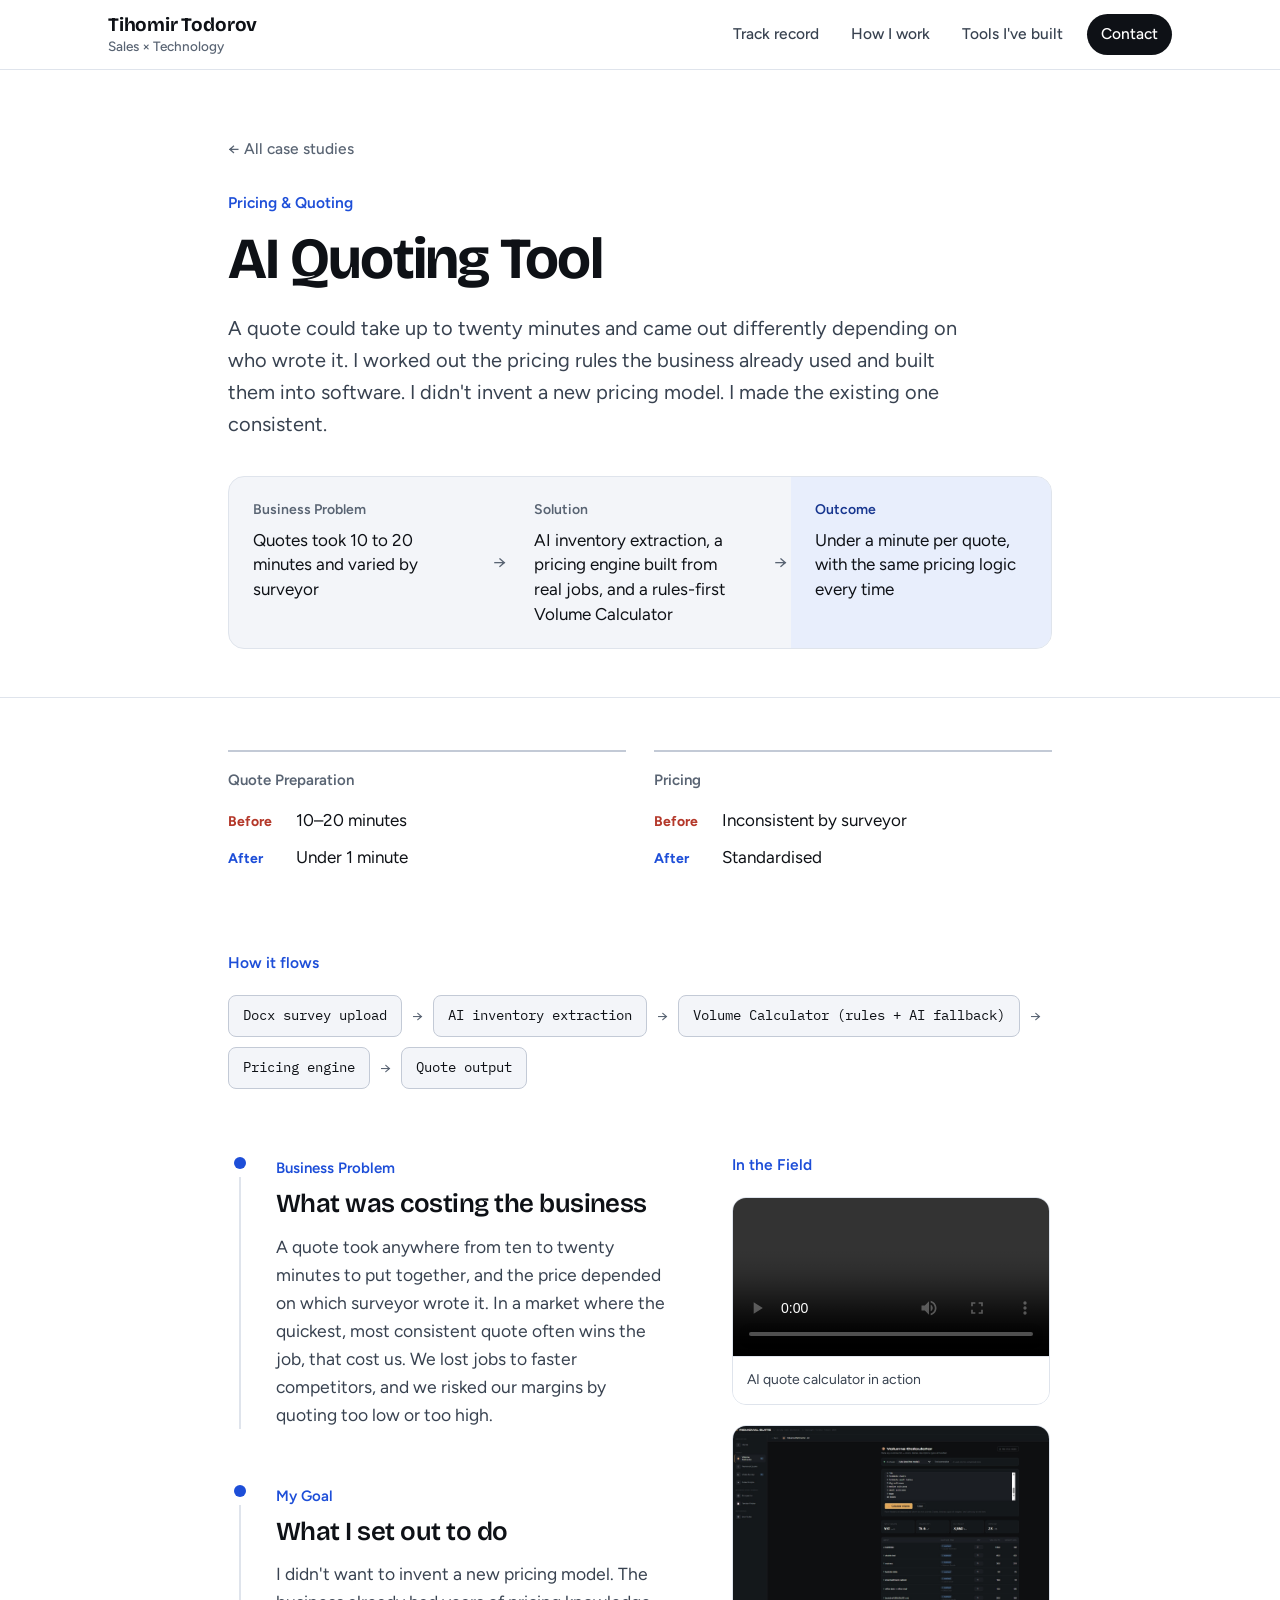
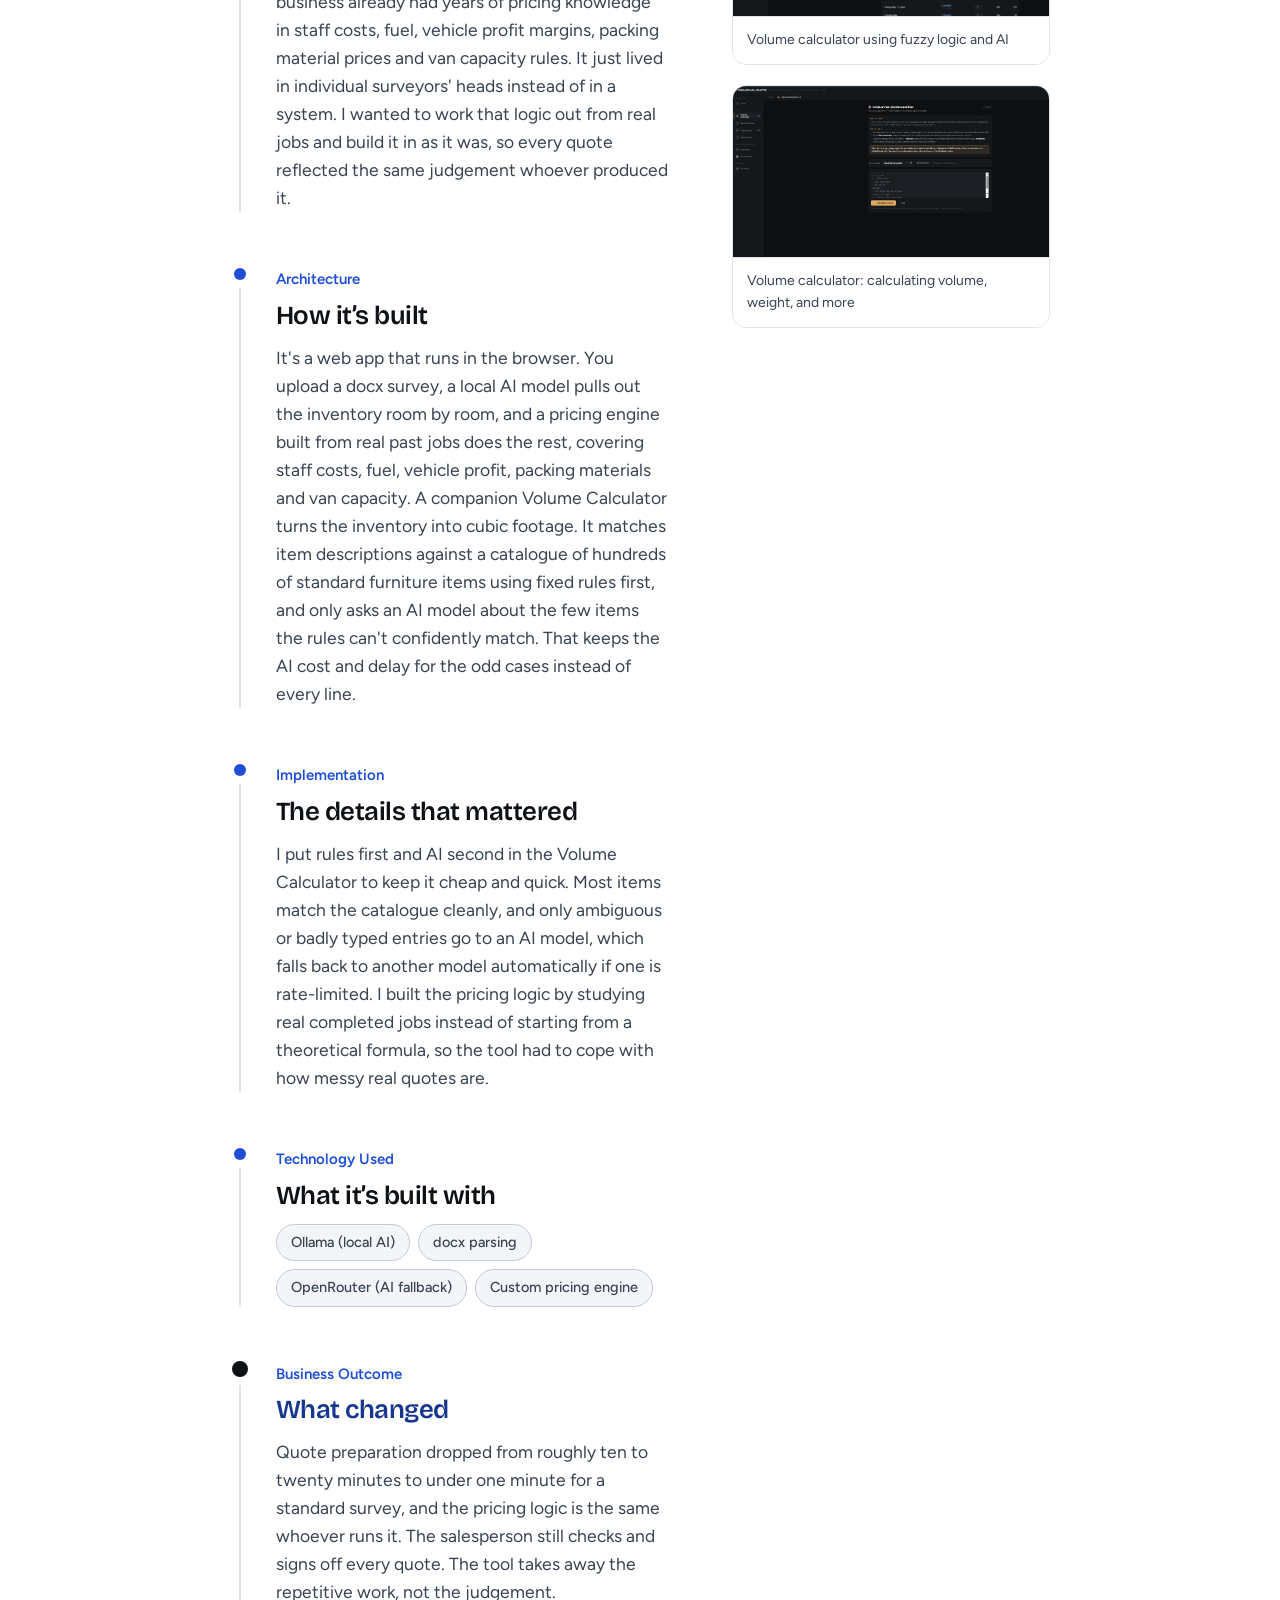
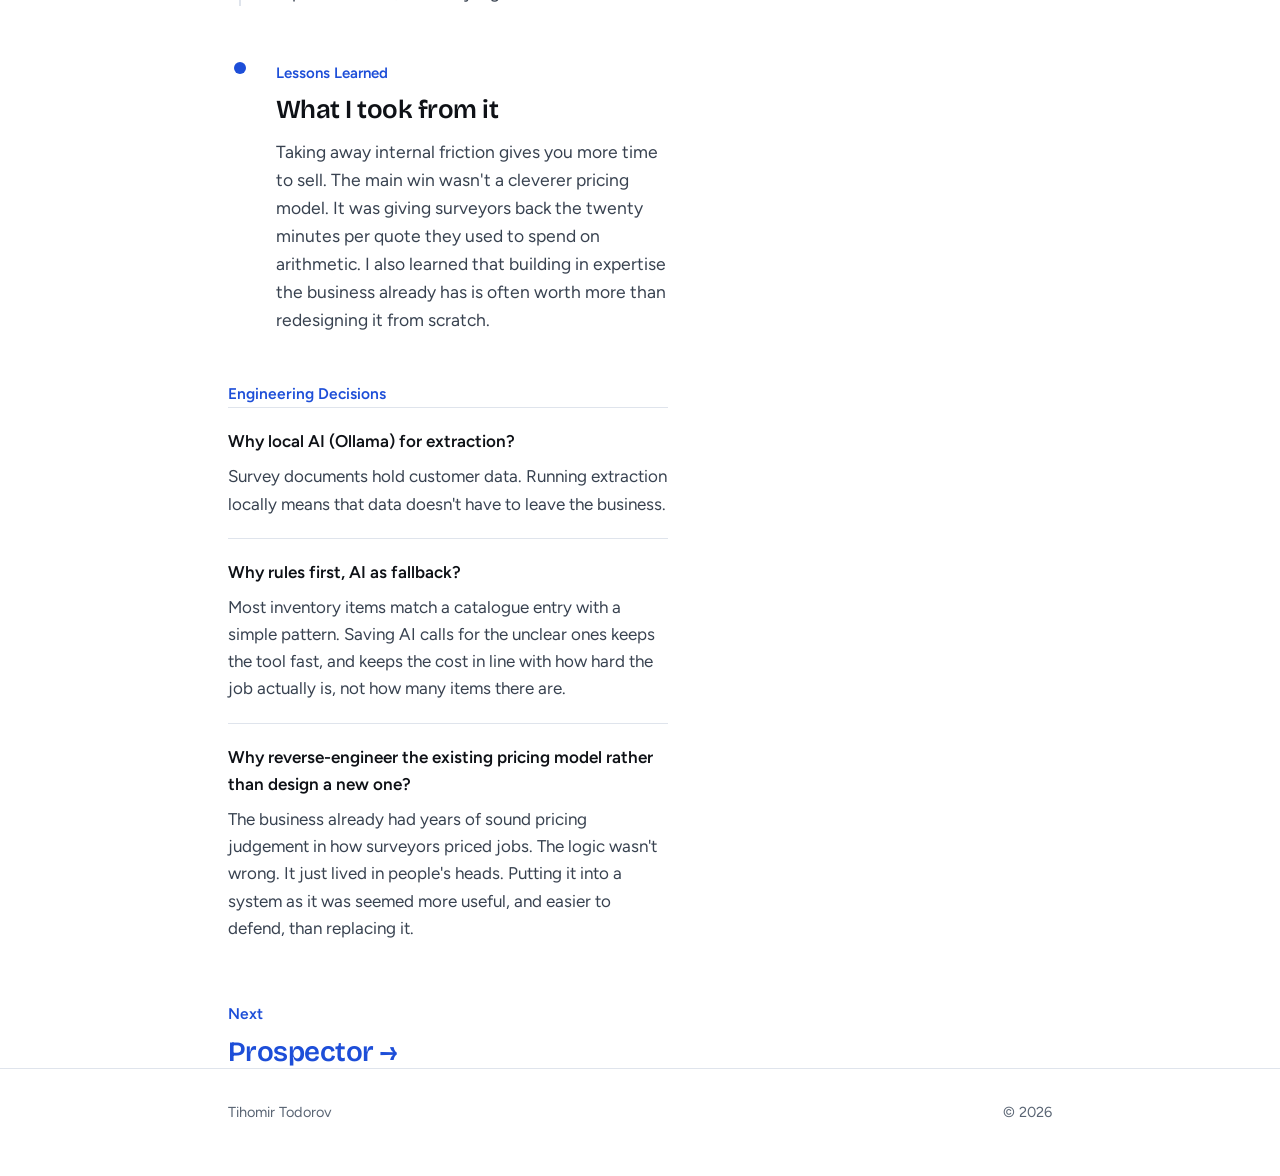
==== commit 5d23cb6a: "Add files via upload" ====
--- a/work/ai-quoting-system.html
+++ b/work/ai-quoting-system.html
@@ -2,7 +2,7 @@
 <html lang="en">
 <head>
 <meta charset="UTF-8" />
-<meta name="viewport" content="width=device-width, initial-scale=1.0" />
+<meta name="viewport" content="width=device-width, initial-scale=1.0, viewport-fit=cover" />
 <title>AI Quoting Tool | Tihomir Todorov</title>
 <meta name="description" content="A quote could take up to twenty minutes and came out differently depending on who wrote it. I worked out the pricing rules the business already used and built them into software. I didn't invent a new pricing model. I made the existing one consistent." />
 <link rel="preconnect" href="https://fonts.googleapis.com">
--- a/styles/global.css
+++ b/styles/global.css
@@ -260,3 +260,176 @@
 /* linked project titles */
 .other-item h3 a { color: var(--accent); border-bottom: 2px solid var(--accent-soft); }
 .other-item h3 a:hover { border-bottom-color: var(--accent); }
+
+/* ============================================================
+   RESPONSIVE LAYER
+   Large screens 1600+ | laptops | tablets 901-1024 | tablets 721-900 | phones 720 and under | small phones 400 and under
+   This block sits last on purpose, so it can adjust anything above.
+   ============================================================ */
+
+html { -webkit-text-size-adjust: 100%; text-size-adjust: 100%; }
+img, video { height: auto; }
+h1, h2, h3, p, li, td, a { overflow-wrap: break-word; }
+
+/* stop wide content (code, long chips) from stretching the page */
+.case-body__main, .case-body__aside, .stage__content { min-width: 0; }
+.flow-step { max-width: 100%; }
+
+/* keep content clear of phone notches and rounded corners */
+.container, .site-nav__inner {
+  padding-left: max(28px, env(safe-area-inset-left));
+  padding-right: max(28px, env(safe-area-inset-right));
+}
+.footer { padding-bottom: calc(52px + env(safe-area-inset-bottom)); }
+
+/* the side images column: scroll inside itself if it is taller than the screen */
+@media (min-width: 901px) {
+  .case-body__aside {
+    max-height: calc(100vh - 124px);
+    max-height: calc(100dvh - 124px);
+    overflow-y: auto;
+    overscroll-behavior: contain;
+    padding-right: 2px;
+  }
+}
+
+/* ---------- large screens ---------- */
+@media (min-width: 1600px) {
+  :root { --container: 960px; --container-wide: 1280px; }
+  body { font-size: 19px; }
+}
+@media (min-width: 2200px) {
+  :root { --container-wide: 1440px; }
+  body { font-size: 20px; }
+}
+
+/* ---------- tablets, landscape (901 to 1024) ---------- */
+@media (min-width: 901px) and (max-width: 1024px) {
+  .container, .site-nav__inner { padding-left: max(24px, env(safe-area-inset-left)); padding-right: max(24px, env(safe-area-inset-right)); }
+  .section { padding-top: 72px; padding-bottom: 72px; }
+  .hero { padding-top: 72px; padding-bottom: 64px; }
+  .case-body { grid-template-columns: 1fr 280px; gap: 40px; }
+  .method-grid { gap: 12px; }
+  .method-item { padding: 22px 18px; }
+}
+
+/* ---------- tablets, portrait and large phones landscape (721 to 1000) ---------- */
+@media (min-width: 761px) and (max-width: 1000px) {
+  .case-preview { grid-template-columns: 130px 1fr; gap: 10px 24px; }
+  .case-preview__link { grid-column: 2; align-self: start; }
+  .case-preview.featured { padding: 34px 28px; }
+}
+@media (max-width: 900px) {
+  .case-body { margin-top: 48px; }
+  .case-body__aside { display: grid; grid-template-columns: repeat(auto-fit, minmax(240px, 1fr)); gap: 20px; }
+  .case-body__aside > .section__eyebrow { grid-column: 1 / -1; }
+  .section { padding-top: 64px; padding-bottom: 64px; }
+}
+
+/* lightbox sizing that follows the real visible height on phones */
+.lb__img { max-height: calc(100dvh - 170px); }
+.lb__close { top: max(16px, env(safe-area-inset-top)); right: max(20px, env(safe-area-inset-right)); }
+
+/* ---------- phones (720 and under) ---------- */
+@media (max-width: 720px) {
+  html { scroll-padding-top: 112px; }
+  body { font-size: 17px; }
+  .container, .site-nav__inner { padding-left: max(20px, env(safe-area-inset-left)); padding-right: max(20px, env(safe-area-inset-right)); }
+  .section { padding-top: 56px; padding-bottom: 56px; }
+  .hero { padding-top: 40px; padding-bottom: 48px; }
+  .hero__intro + .hero__title { margin-top: 28px; }
+  .hero__quote { padding-left: 18px; margin-top: 32px; }
+  .stat-strip { margin-top: 44px; }
+  .case-header { padding: 36px 0 32px; }
+  .case-header__dek, .section__lede, .contact-roles { font-size: 17.5px; }
+  .case-header__tag { margin-top: 20px; }
+  .outcome-card { margin-top: 28px; }
+  .compare-grid { margin-top: 36px; gap: 22px; }
+  .stage { grid-template-columns: 16px 1fr; gap: 16px; padding-bottom: 40px; }
+  .stage__title { font-size: 22px; }
+  .stage__body, .rationale__a, .rationale__q, .case-preview p, .stack-row p, .other-item p, .now-item p { font-size: 16.5px; }
+  .case-preview h3 { font-size: 21px; }
+  .case-list { margin-top: 32px; }
+  .stack-chip { border-radius: 14px; }
+  .code-block pre { font-size: 12.5px; padding: 14px; }
+  .contact-section { padding-top: 64px; padding-bottom: 72px; }
+  .contact-links { flex-direction: column; }
+  .contact-links a { text-align: center; width: 100%; }
+  .footer__inner { flex-direction: column; gap: 4px; }
+  .case-body__aside { grid-template-columns: 1fr; }
+}
+
+/* the sales table turns into stacked rows on phones */
+@media (max-width: 560px) {
+  table.ledger, table.ledger tbody { display: block; width: 100%; }
+  table.ledger thead { position: absolute; width: 1px; height: 1px; overflow: hidden; clip: rect(0 0 0 0); white-space: nowrap; }
+  table.ledger tr { display: grid; grid-template-columns: auto 1fr; column-gap: 16px; padding: 14px 0; border-bottom: 1px solid var(--line); }
+  table.ledger td { border: none; padding: 2px 0; }
+  table.ledger td:first-child { color: var(--accent-2); }
+  table.ledger td:nth-child(2) { text-align: right; }
+  table.ledger td:nth-child(3) { grid-column: 1 / -1; font-size: 15px; padding-top: 4px; }
+  table.ledger td:nth-child(3):empty { display: none; }
+}
+
+@media (max-width: 700px) {
+  .lb__img { max-height: calc(100dvh - 220px); }
+  .lb__prev { bottom: max(16px, env(safe-area-inset-bottom)); }
+  .lb__next { bottom: max(16px, env(safe-area-inset-bottom)); }
+}
+
+/* ---------- small phones (400 and under) ---------- */
+@media (max-width: 400px) {
+  .container, .site-nav__inner { padding-left: max(16px, env(safe-area-inset-left)); padding-right: max(16px, env(safe-area-inset-right)); }
+  .hero__title { font-size: 40px; }
+  .section__heading { font-size: 28px; }
+  .stat-strip { grid-template-columns: 1fr; }
+  .case-preview.featured { padding: 26px 18px; }
+  .method-item, .now-item { padding: 20px 18px; }
+}
+
+/* ---------- touch screens ---------- */
+@media (pointer: coarse) {
+  .site-nav__links a { display: flex; align-items: center; min-height: 44px; }
+  .case-header__back { display: inline-flex; align-items: center; min-height: 44px; }
+  .btn-link { display: inline-block; padding: 10px 0; }
+  .lb__btn { width: 52px; height: 52px; }
+}
+/* no sticky hover colours after a tap */
+@media (hover: none) {
+  .case-preview:hover { background: transparent; }
+  .case-preview.featured:hover { background: var(--ink); }
+  img[data-lb]:hover { filter: none; }
+}
+
+/* ---------- short landscape screens (phones turned sideways) ---------- */
+@media (max-height: 520px) and (orientation: landscape) {
+  .site-nav { position: static; }
+  html { scroll-padding-top: 16px; }
+  .case-body__aside { position: static; max-height: none; overflow: visible; }
+  .lb { padding-top: 56px; padding-bottom: 12px; }
+  .lb__img { max-height: calc(100dvh - 110px); }
+  .lb__cap { font-size: 14px; margin-top: 8px; }
+}
+
+/* ---------- print ---------- */
+@media print {
+  .site-nav, .skip-link, .lb { display: none; }
+  body { font-size: 11pt; }
+  .section, .contact-section { padding-top: 28px; padding-bottom: 28px; }
+  .hero { padding-top: 24px; padding-bottom: 28px; }
+  .case-preview.featured { background: none; color: #000; border: 1px solid #999; }
+  .case-preview.featured h3, .case-preview.featured p, .case-preview.featured .case-preview__tag, .case-preview.featured .case-preview__link { color: #000; }
+  .case-body__aside { position: static; max-height: none; overflow: visible; }
+}
+
+/* ---------- phone nav: all four links visible, solid background ---------- */
+.site-nav { background: rgba(255,255,255,0.97); }
+@media (max-width: 720px) {
+  .site-nav__inner { gap: 4px; padding-top: 10px; padding-bottom: 8px; }
+  .site-nav__links { gap: 0; flex-wrap: wrap; overflow-x: visible; }
+  .site-nav__links a { font-size: 14px; padding: 7px 9px; }
+  .site-nav__links li:last-child a { margin-left: 0; }
+}
+@media (max-width: 430px) {
+  .site-nav__links a { font-size: 13px; padding: 7px 6px; }
+}
